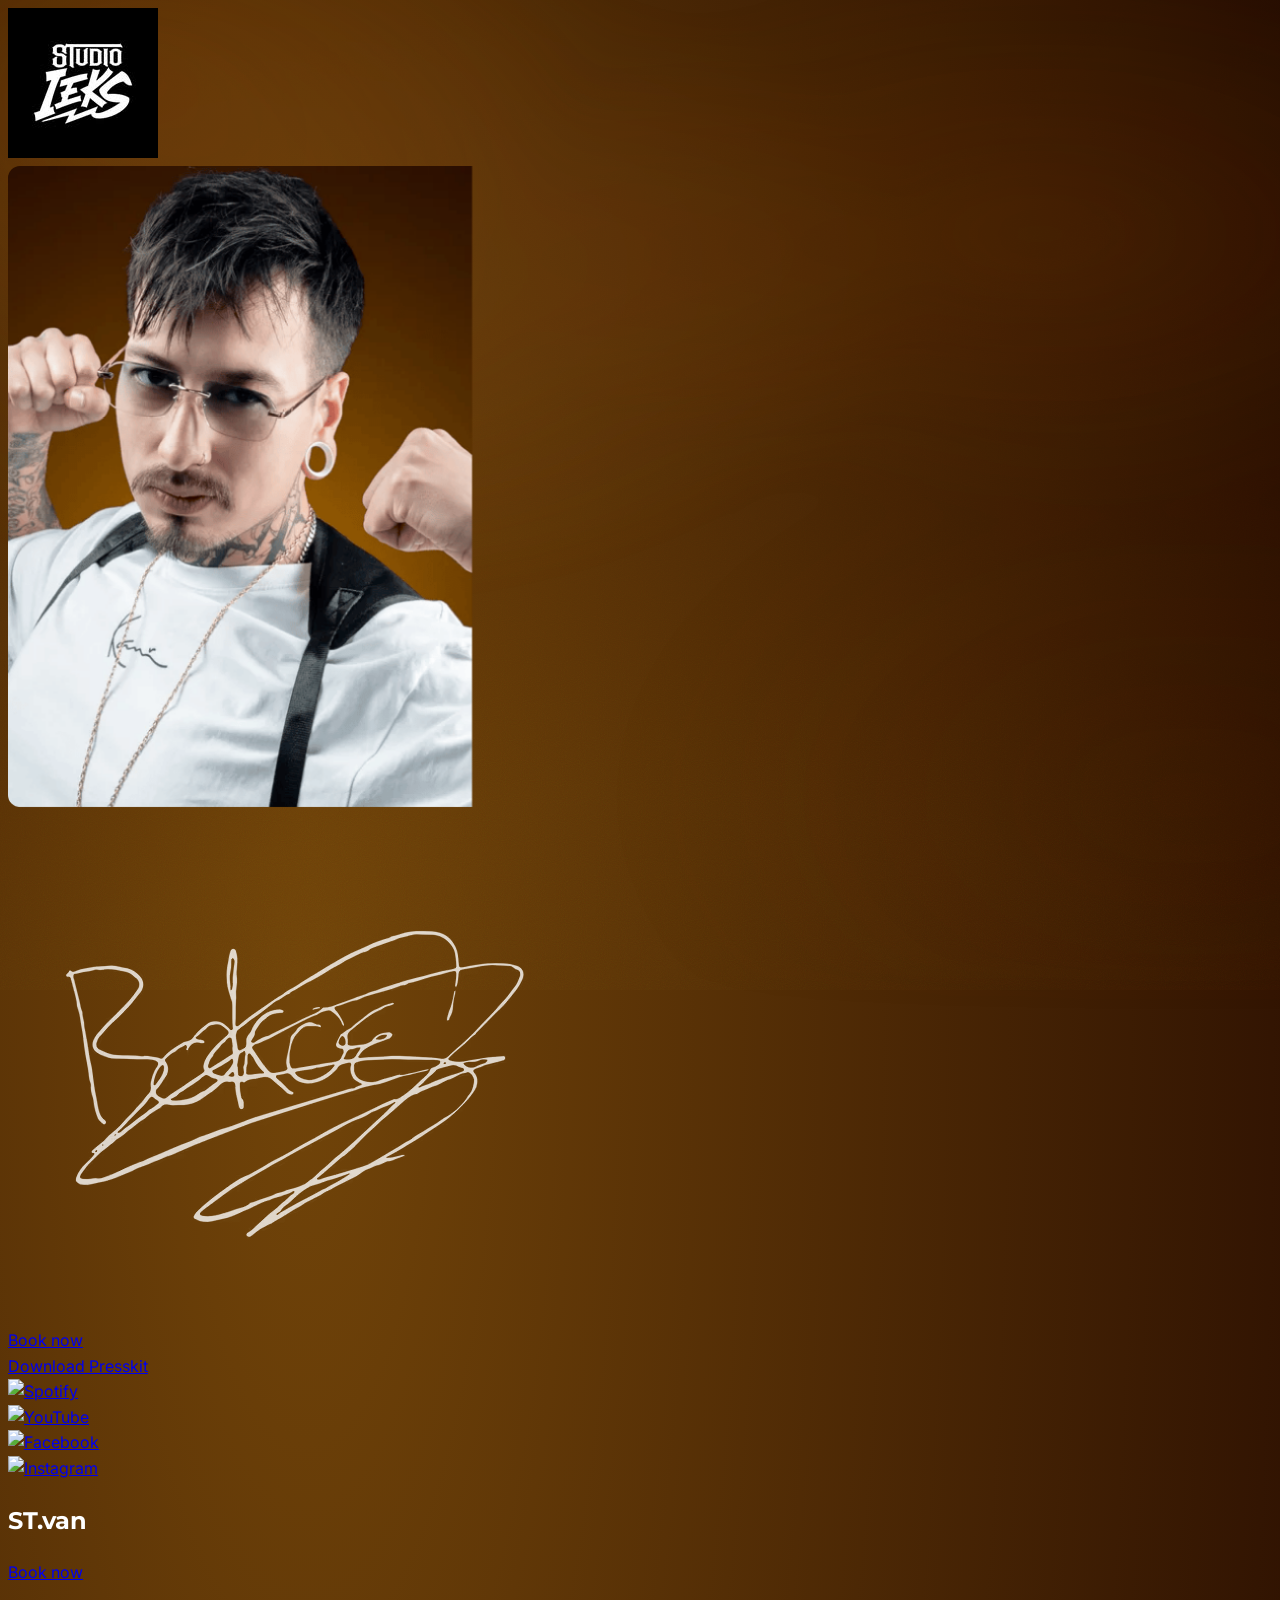
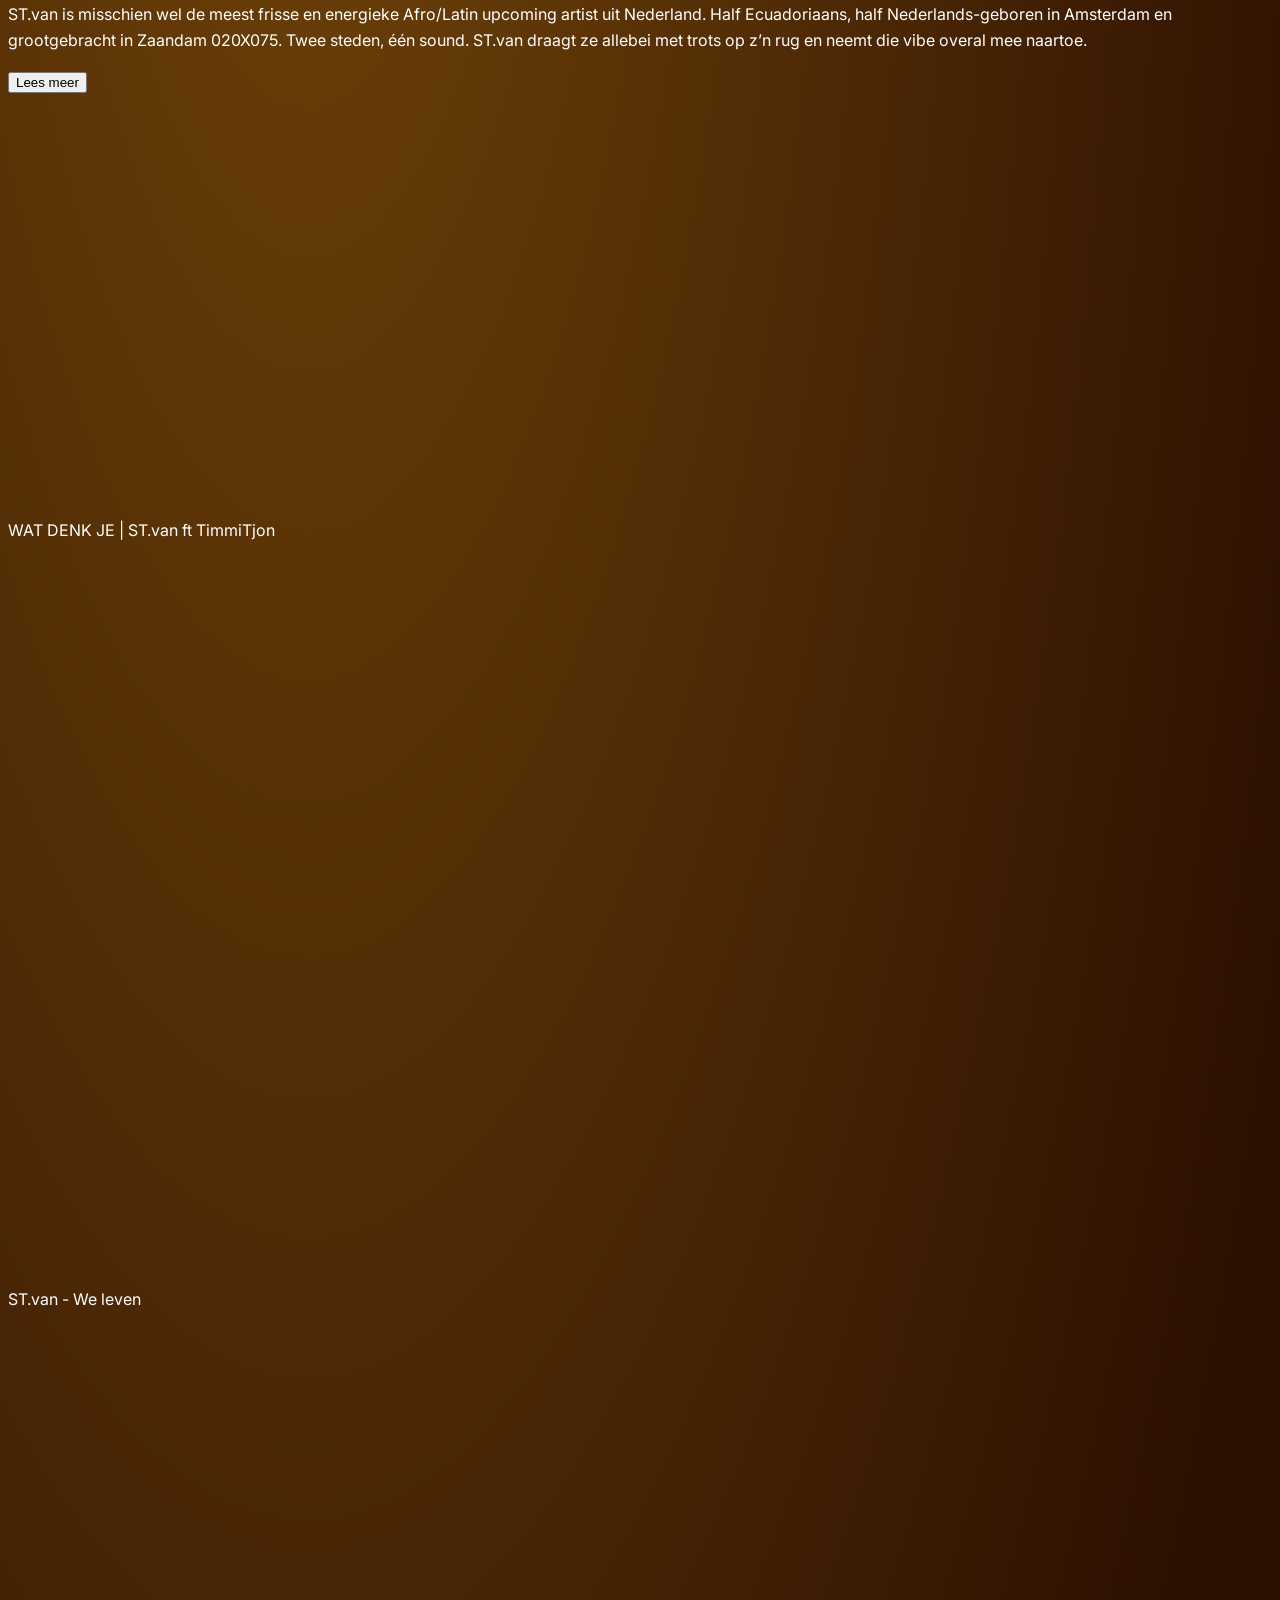
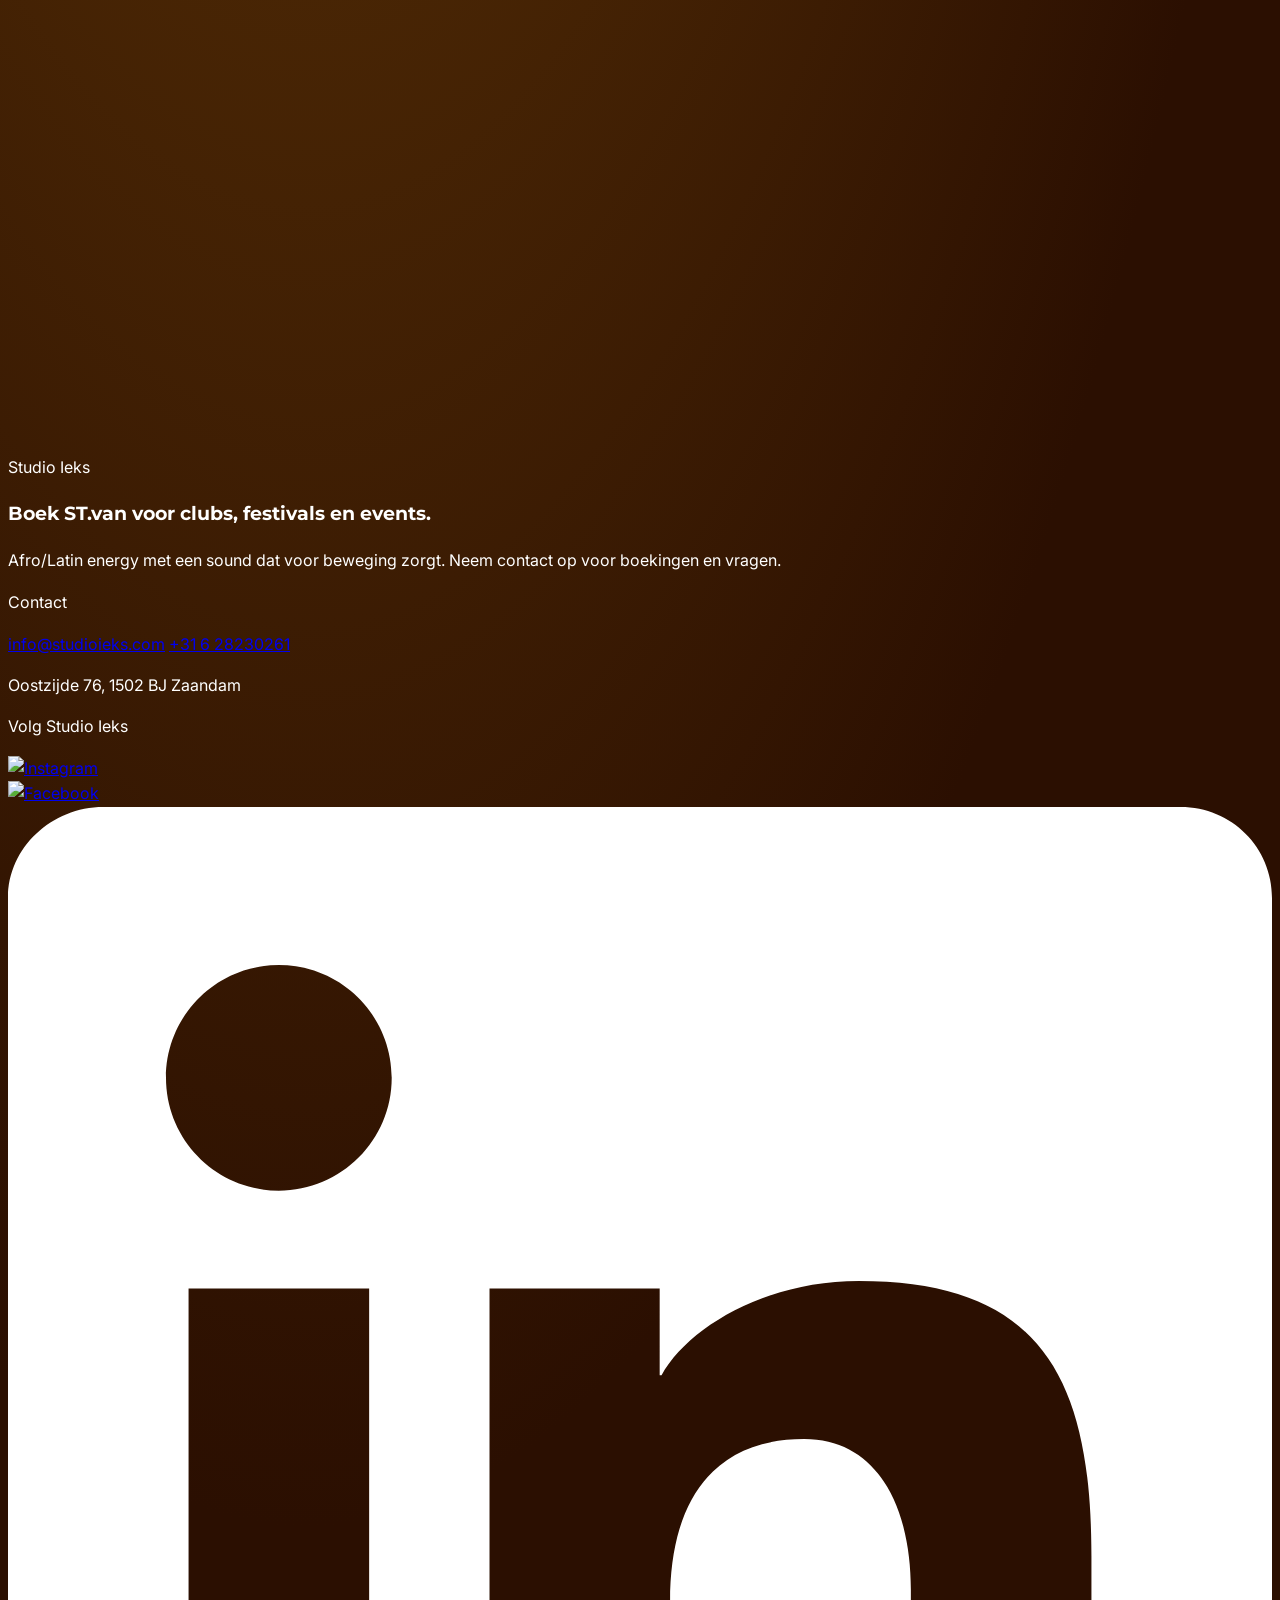
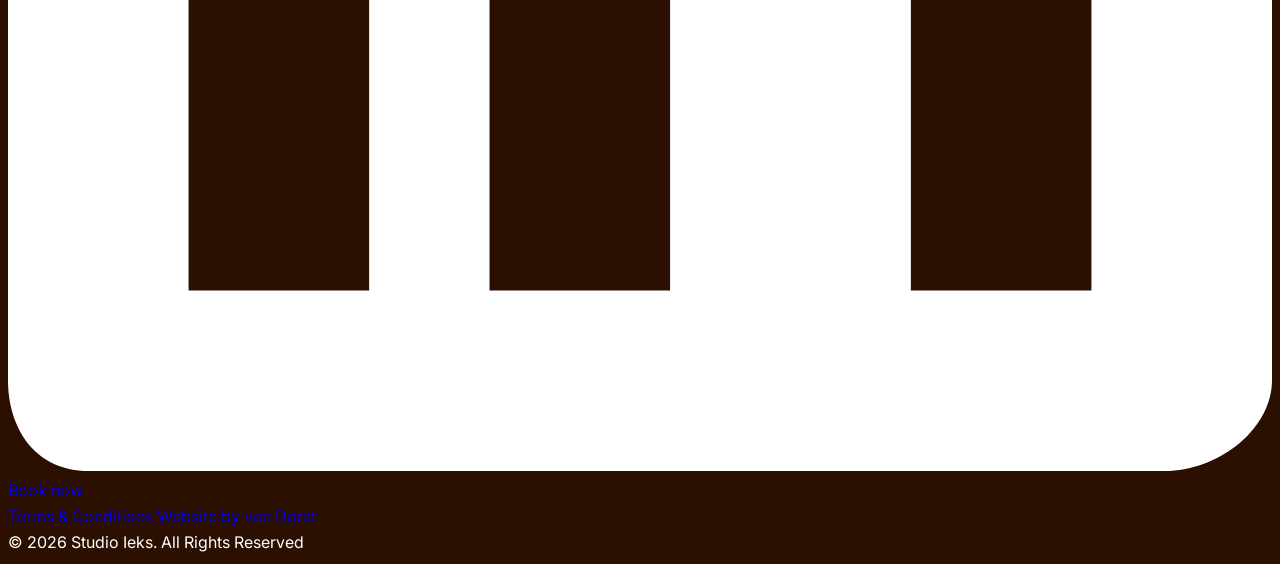
==== src/index.html @ 08482578 "Href fix" ====
﻿<!DOCTYPE html>
<html lang="en">

<head>
  <meta charset="UTF-8" />
  <meta name="viewport" content="width=device-width, initial-scale=1.0" />
  <title>Artist | ST.van</title>
  <link rel="icon" type="image/x-icon" href="./assets/icons/favicon.ico">
  <!-- Google Fonts -->
  <link
    href="https://fonts.googleapis.com/css2?family=Montserrat:wght@300;400;600;700;800&family=Inter:wght@300;400;500;600;700&display=swap"
    rel="stylesheet" />
  <!-- Tailwind CSS CDN -->
  <script src="https://cdn.tailwindcss.com"></script>
  <!-- Font Awesome for social and copy icons -->
  <link rel="stylesheet" href="https://cdnjs.cloudflare.com/ajax/libs/font-awesome/6.5.0/css/all.min.css"
    integrity="sha512-p6w0zg5H10bkYVt/c9lqLDsuyZbEI//F8qS4xdI9gNzZfpm2iACz9G+XvCTe0OPBf2Mfr2ndfJQpe4ef4uHb6w=="
    crossorigin="anonymous" referrerpolicy="no-referrer" />
  <style>
    /* Base colours derived from the original site */
    :root {
      --black: #000;
      --white: #ffffff;
      --grey: #4b4b4b;
      --purp: #60267f;
    }

    body {
      font-family: 'Inter', sans-serif;
      background:
        radial-gradient(118% 96% at 24% 19%, #714409 0%, #2b0f01 72%),
        radial-gradient(82% 68% at 84% 76%, rgba(141, 85, 2, 0.08) 0%, rgba(43, 15, 1, 0) 76%),
        #2b0f01;
      color: var(--white);
      line-height: 1.6;
      position: relative;
      overflow-x: hidden;
    }

    body::before,
    body::after {
      content: "";
      position: fixed;
      inset: -10%;
      z-index: -1;
      pointer-events: none;
    }

    body::before {
      background:
        radial-gradient(135% 118% at 50% 122%, rgba(0, 0, 0, 0) 34%, rgba(0, 0, 0, 0.55) 72%, rgba(0, 0, 0, 0.86) 100%),
        url("data:image/svg+xml,%3Csvg xmlns='http://www.w3.org/2000/svg' width='220' height='220' viewBox='0 0 220 220'%3E%3Cfilter id='n'%3E%3CfeTurbulence type='fractalNoise' baseFrequency='0.95' numOctaves='2' stitchTiles='stitch'/%3E%3C/filter%3E%3Crect width='220' height='220' filter='url(%23n)' opacity='0.72'/%3E%3C/svg%3E");
      background-size: cover, 220px 220px;
      background-repeat: no-repeat, repeat;
      mix-blend-mode: soft-light;
      opacity: 0.24;
      animation: grain-shift 900ms steps(3) infinite;
    }

    body::after {
      background:
        radial-gradient(42% 36% at 16% 14%, rgba(192, 108, 18, 0.18) 0%, rgba(192, 108, 18, 0) 74%),
        radial-gradient(48% 34% at 76% 30%, rgba(168, 80, 15, 0.14) 0%, rgba(168, 80, 15, 0) 76%),
        radial-gradient(54% 44% at 30% 34%, rgba(255, 169, 86, 0.12) 0%, rgba(255, 169, 86, 0) 72%),
        radial-gradient(52% 48% at 86% 82%, rgba(117, 56, 10, 0.08) 0%, rgba(117, 56, 10, 0) 78%);
      filter: blur(18px) saturate(112%);
      opacity: 0.82;
      animation: smoke-drift 18s ease-in-out infinite alternate, spotlight-pulse 8s ease-in-out infinite;
    }

    h1,
    h2,
    h3,
    h4 {
      font-family: 'Montserrat', sans-serif;
    }

    /* Buttons */
    .btn {
      @apply inline-block uppercase tracking-wider font-semibold transition-all duration-300 px-8 py-3 text-sm;
    }

    .btn-primary {
      @apply bg-white text-black border border-transparent hover:px-5;
    }

    .btn-secondary {
      @apply text-white border border-gray-500 hover:border-gray-300 hover:text-gray-300;
    }

    /* Social icon squares */
    .social-icon {
      @apply flex items-center justify-center w-10 h-10 border border-gray-500 rounded transition-colors duration-200;
    }

    .social-icon:hover {
      @apply border-gray-300 text-gray-300;
    }

    /* Footer styling */
    .footer-link {
      @apply hover:text-gray-300 underline underline-offset-2;
    }

    .bio-more {
      overflow: hidden;
      max-height: 0;
      opacity: 0;
      transform: translateY(-6px);
      transition: max-height 420ms ease, opacity 280ms ease, transform 320ms ease;
      will-change: max-height, opacity, transform;
    }

    .bio-more.is-open {
      opacity: 1;
      transform: translateY(0);
    }

    .portrait-frame {
      animation: portrait-enter 1.45s cubic-bezier(0.16, 1, 0.3, 1) both,
        portrait-float-grow 5.2s ease-in-out 1.45s infinite;
      transform-origin: center top;
      overflow: visible;
      will-change: transform;
    }

    .portrait-media {
      position: relative;
      overflow: hidden;
      border-radius: 0.75rem;
    }

    .portrait-media img {
      display: block;
      position: relative;
      z-index: 0;
    }

    .portrait-noise {
      position: absolute;
      inset: 0;
      z-index: 1;
      pointer-events: none;
      background-image: url("https://www.onlygfx.com/wp-content/uploads/2019/02/7-noise-texture-overlays-4.png");
      background-size: cover;
      background-position: center;
      mix-blend-mode: soft-light;
      opacity: 0.4;
      animation: portrait-noise-fade-in 1.1s ease-out 0.45s both;
    }

    .portrait-frame::after {
      content: "";
      position: absolute;
      inset: -20% -0% auto -0%;
      height: 80%;
      z-index: 1;
      background: linear-gradient(180deg,
          rgba(255, 255, 255, 0) 0%,
          rgba(255, 255, 255, 0.2) 45%,
          rgba(255, 255, 255, 0) 100%);
      transform: translateY(120%) skewY(-8deg);
      opacity: 0;
      pointer-events: none;
      mix-blend-mode: screen;
      animation: portrait-gloss 1.1s ease-out 0.25s both;
    }

    .signature-overlay {
      z-index: 2;
      animation: signature-enter 1.5s ease-out 0.5s both;
      will-change: transform, opacity;
    }

    .reveal-item {
      opacity: 0;
      transform: translateY(26px) scale(0.985);
      transition: opacity 620ms ease, transform 680ms cubic-bezier(0.2, 0.8, 0.2, 1);
      transition-delay: var(--reveal-delay, 0ms);
      will-change: opacity, transform;
    }

    .reveal-item.is-visible {
      opacity: 1;
      transform: translateY(0) scale(1);
    }

    .embed-reveal {
      transform: translateY(30px) scale(0.98);
    }

    .embed-reveal.is-visible {
      transform: translateY(0) scale(1);
    }

    .logo-reveal {
      transition: opacity 980ms ease, transform 1100ms cubic-bezier(0.2, 0.8, 0.2, 1);
    }

    .footer-reveal {
      transform: translateY(34px);
    }

    .footer-reveal.is-visible {
      transform: translateY(0);
    }

    .contact-modal {
      position: fixed;
      inset: 0;
      z-index: 200;
      display: flex;
      align-items: center;
      justify-content: center;
      padding: 1rem;
      background: rgba(0, 0, 0, 0.78);
      backdrop-filter: blur(8px);
      opacity: 0;
      visibility: hidden;
      pointer-events: none;
      transition: opacity 280ms ease, visibility 280ms ease;
    }

    .contact-modal.is-open {
      opacity: 1;
      visibility: visible;
      pointer-events: auto;
    }

    .contact-panel {
      width: min(100%, 560px);
      border: 1px solid rgba(255, 255, 255, 0.14);
      background:
        radial-gradient(circle at 10% 0%, rgba(175, 40, 40, 0.2), transparent 52%),
        radial-gradient(circle at 100% 100%, rgba(140, 140, 140, 0.2), transparent 45%),
        #080808;
      border-radius: 18px;
      padding: 1.25rem;
      box-shadow: 0 24px 80px rgba(0, 0, 0, 0.55);
      transform: translateY(20px) scale(0.98);
      transition: transform 280ms ease;
      max-height: calc(100dvh - 2rem);
      overflow-y: auto;
    }

    .contact-modal.is-open .contact-panel {
      transform: translateY(0) scale(1);
    }

    .contact-input {
      width: 100%;
      border: 1px solid rgba(255, 255, 255, 0.2);
      background: rgba(255, 255, 255, 0.03);
      color: var(--white);
      border-radius: 0.75rem;
      padding: 0.75rem 0.875rem;
      font-size: 0.95rem;
      transition: border-color 180ms ease, box-shadow 180ms ease;
    }

    .contact-input:focus {
      outline: none;
      border-color: rgba(255, 255, 255, 0.45);
      box-shadow: 0 0 0 3px rgba(255, 255, 255, 0.1);
    }

    .contact-input::placeholder {
      color: rgba(255, 255, 255, 0.52);
    }

    .contact-note {
      font-size: 0.78rem;
      color: rgba(255, 255, 255, 0.72);
    }

    @keyframes portrait-enter {
      0% {
        transform: translateY(92px) scale(0.92) rotate(-4deg);
        opacity: 0;
        filter: blur(8px) brightness(0.65);
      }

      62% {
        transform: translateY(-8px) scale(1.03) rotate(0.8deg);
        opacity: 1;
        filter: blur(0) brightness(1.08);
      }

      100% {
        transform: translateY(0) scale(1) rotate(0deg);
        opacity: 1;
        filter: blur(0) brightness(1);
      }
    }

    @keyframes portrait-float-grow {

      0%,
      100% {
        transform: translateY(0) scale(1);
      }

      50% {
        transform: translateY(-24px) scale(1.02);
      }
    }

    @keyframes portrait-gloss {
      0% {
        transform: translateY(120%) skewY(-8deg);
        opacity: 0;
      }

      30% {
        opacity: 0.55;
      }

      100% {
        transform: translateY(-35%) skewY(-8deg);
        opacity: 0;
      }
    }

    @keyframes portrait-noise-fade-in {
      0% {
        opacity: 0;
      }

      100% {
        opacity: 0.4;
      }
    }

    @keyframes signature-enter {
      0% {
        transform: translateY(26px) scale(0.97);
        opacity: 0;
      }

      100% {
        transform: translateY(0) scale(1);
        opacity: 0.8;
      }
    }

    @keyframes smoke-drift {
      0% {
        transform: translate3d(-2.2%, -1.4%, 0) scale(1);
      }

      50% {
        transform: translate3d(1.4%, 1.8%, 0) scale(1.03);
      }

      100% {
        transform: translate3d(-1%, 1.1%, 0) scale(1.01);
      }
    }

    @keyframes spotlight-pulse {

      0%,
      100% {
        opacity: 0.76;
      }

      50% {
        opacity: 0.9;
      }
    }

    @keyframes grain-shift {
      0% {
        transform: translate3d(0, 0, 0);
      }

      50% {
        transform: translate3d(-0.6%, 0.5%, 0);
      }

      100% {
        transform: translate3d(0.5%, -0.5%, 0);
      }
    }

    @media (prefers-reduced-motion: reduce) {

      .portrait-frame,
      .portrait-frame::after,
      .portrait-noise,
      .signature-overlay,
      .reveal-item {
        animation: none;
        transition: none;
        opacity: 1;
        transform: none;
      }

      body::before,
      body::after {
        animation: none;
      }
    }
  </style>
</head>

<body>
  <!-- Header -->
  <header class="md:absolute top-0 left-0 w-full px-4 flex items-center justify-center pointer-events-none mx-auto">
    <div class="w-full max-w-7xl flex items-center justify-center">
      <!-- Logo -->
      <div class="flex items-center space-x-3">
        <!-- Replace with downloaded logo if available -->
        <a href="./"
          class="transition-all duration-[400ms] hover:opacity-80 pointer-events-auto reveal-item embed-reveal logo-reveal"
          data-reveal style="--reveal-delay: 0ms;">
          <img src="./assets/images/logo.jpg" alt="StudioIEKS logo" class="h-28 w-auto" />
        </a>
      </div>
    </div>
  </header>

  <!-- Hero section -->
  <section
    class="container mx-auto px-4 pb-10 pt-[15px] flex flex-col md:flex-row items-start gap-12 md:gap-18 lg:gap-24 max-w-7xl">
    <!-- Left column: portrait -->
    <div
      class="flex justify-center pt-10 sm:pt-8 md:pt-20 items-center w-full z-[90] md:w-1/2 md:sticky md:top-8 md:self-start">

      <div class="flex flex-col gap-8">
        <!-- Portrait with signature overlay -->
        <div class="relative flex flex-col justify-center items-center">
          <div class="portrait-frame relative flex justify-end items-end shadow-lg mx-8 sm:mx-0">
            <div class="portrait-media">
              <img src="./assets/images/portrait.png" alt="Artist portrait"
                class="max-w-[350px] sm:max-w-[450px] max-h-[50vh] md:max-h-[60vh] object-cover object-top w-full" />
              <div class="portrait-noise" aria-hidden="true"></div>
            </div>

            <!-- Signature overlay (placed at bottom right) -->
            <div class="signature-overlay absolute max-w-xs bottom-[-55px] right-[-35px]">
              <!-- Use image or text-based signature -->
              <img src="./assets/images/signature.avif" alt="Signature"
                class="w-36 md:w-36 h-auto mix-blend-screen z-[91]" />
            </div>
          </div>
        </div>

        <!-- CTA buttons -->
        <div class="flex flex-col items-start gap-2 reveal-item" data-reveal style="--reveal-delay: 120ms;">
          <div class="w-full flex flex-wrap items-center gap-2 mt-6">
            <a href="#"
              class="w-full lg:w-max btn btn-primary transition-all duration-150 hover:opacity-80 reveal-item js-open-contact"
              data-reveal style="--reveal-delay: 180ms;">
              <div
                class="w-full py-3 px-8 uppercase text-sm tracking-wider bg-white text-center text-black rounded-xl font-semibold transition-all duration-300 hover:px-10">
                Book now
              </div>
            </a>
            <a href="presskit.pdf"
              class="w-full lg:w-max btn btn-primary transition-all duration-150 hover:opacity-80 reveal-item"
              data-reveal style="--reveal-delay: 240ms;">
              <div
                class="w-full py-3 px-8 uppercase text-sm tracking-wider text-center text-white border-[1px] rounded-xl border-white/30 font-semibold transition-all duration-300 hover:px-10">
                Download Presskit
              </div>
            </a>
          </div>
          <div class="flex items-center justify-center flex-wrap gap-2 reveal-item" data-reveal
            style="--reveal-delay: 300ms;">
            <a href="https://open.spotify.com/artist/4udVTEt1fdLiDL9lQuHX2u" aria-label="Spotify" class="relative">
              <div style="clip-path: url(#squircleClip)"
                class="w-10 h-10 bg-gradient-to-br from-green-400 to-green-600 rounded-xl flex items-center justify-center shadow-lg cursor-pointer transform transition-all duration-300 ease-out hover:scale-110 hover:-translate-y-2 hover:shadow-2xl">
                <img src="https://cdn.simpleicons.org/spotify/white" alt="Spotify" class="w-5 h-5" />
              </div>
            </a>
            <a href="https://www.youtube.com/@STvan94" aria-label="YouTube" class="relative">
              <div style="clip-path: url(#squircleClip)"
                class="w-10 h-10 bg-gradient-to-br from-red-600 to-red-800 rounded-xl flex items-center justify-center shadow-lg cursor-pointer transform transition-all duration-300 ease-out hover:scale-110 hover:-translate-y-2 hover:shadow-2xl">
                <img src="https://cdn.simpleicons.org/youtube/white" alt="YouTube" class="w-5 h-5" />
              </div>
            </a>
            <a href="https://www.facebook.com/st.van444" aria-label="Facebook" class="relative">
              <div style="clip-path: url(#squircleClip)"
                class="w-10 h-10 bg-gradient-to-br from-blue-600 to-blue-800 rounded-xl flex items-center justify-center shadow-lg cursor-pointer transform transition-all duration-300 ease-out hover:scale-110 hover:-translate-y-2 hover:shadow-2xl">
                <img src="https://cdn.simpleicons.org/facebook/white" alt="Facebook" class="w-5 h-5" />
              </div>
            </a>
            <a href="https://www.instagram.com/st.van444" aria-label="Instagram" class="relative">
              <div style="clip-path: url(#squircleClip)"
                class="w-10 h-10 bg-gradient-to-br from-[#405DE6] via-[#C13584] via-[#FD1D1D] to-[#FCAF45] rounded-xl flex items-center justify-center shadow-lg cursor-pointer transform transition-all duration-300 ease-out hover:scale-110 hover:-translate-y-2 hover:shadow-2xl">
                <img src="https://cdn.simpleicons.org/instagram/white" alt="Instagram" class="w-5 h-5" />
              </div>
            </a>
          </div>
        </div>
      </div>
    </div>
    <!-- Right column: biography and controls -->
    <div class="container mx-auto w-full flex flex-col md:w-1/2 md:mt-36">
      <div class="w-full flex flex-col gap-4">
        <div class="flex justify-between">
          <h1 class="text-4xl font-semibold tracking-wide mb-6 reveal-item" data-reveal style="--reveal-delay: 80ms;">
            ST.van</h1>
          <a href="#" class="hidden md:block btn btn-primary hover:opacity-80 reveal-item js-open-contact" data-reveal
            style="--reveal-delay: 140ms;">
            <div
              class="py-3 px-8 uppercase text-sm tracking-wider bg-white text-black font-semibold rounded-xl transition-all duration-300 hover:px-10">
              Book now
            </div>
          </a>
        </div>
        <p id="bioExcerpt" class="text-sm tracking-wide reveal-item" data-reveal style="--reveal-delay: 180ms;">
          ST.van is misschien wel de meest frisse en energieke Afro/Latin upcoming artist uit Nederland. Half
          Ecuadoriaans, half Nederlands-geboren in Amsterdam en grootgebracht in Zaandam 020X075. Twee steden, één
          sound. ST.van draagt ze allebei met trots op z’n rug en neemt die vibe overal mee naartoe.
        </p>
        <div id="bioMore" class="bio-more text-sm tracking-wide" aria-hidden="true">
          <p class="mb-4">
            “Ik draag Zaandam en Amsterdam met trots op m’n rug. Overal waar ik kom, je hoort het in de muziek.”
          </p>
          <p class="mb-4">
            Wie ST.van checkt, weet wat je krijgt. Clubvibes, domme dansies, goeie energie en fresh afrobeat sounds die
            je
            niet rustig laten staan. Hij bouwt sets en tracks die voelen als een warme nacht met te veel champagne, te
            veel beweging en precies genoeg brutale melodieën om het smerig lekker te maken. Dit is muziek voor mensen
            die
            niet komen zitten, maar komen springen.
          </p>
          <p>
            Laat je niet misleiden door de losse houding en de party talk. Achter die fun zit iemand die z’n identiteit,
            roots en stad in elke track stopt en precies weet hoe je een room laat draaien. ST.van is geen
            achtergrondmuziek, ST.van is het moment. Disclaimer: kom ‘m checken als je die vunzige deuntjes loeft en zin
            hebt in een avond champagne popping & domme dansies.
          </p>
        </div>
        <span class="reveal-item" data-reveal style="--reveal-delay: 260ms;">
          <button id="toggleMore"
            class="w-max px-6 py-3 border-b-[1px] border-[#8c7070] text-sm uppercase tracking-wide text-white font-medium self-start transition-opacity duration-50 hover:opacity-80">
            Lees meer
          </button>
        </span>
      </div>
      <!-- Spotify embed -->
      <div class="overflow-hidden rounded-lg my-10 reveal-item embed-reveal" data-reveal style="--reveal-delay: 500ms;">
        <iframe src="https://open.spotify.com/embed/artist/4udVTEt1fdLiDL9lQuHX2u" width="100%" height="400"
          frameborder="0" allow="autoplay; clipboard-write; encrypted-media; picture-in-picture" allowfullscreen
          loading="lazy"></iframe>
      </div>
      <p class="mb-3 text-xs md:text-sm uppercase tracking-[0.14em] text-[#d6a565] font-semibold reveal-item"
        data-reveal style="--reveal-delay: 540ms;">
        WAT DENK JE | ST.van ft TimmiTjon
      </p>
      <!-- YouTube embed -->
      <div class="overflow-hidden rounded-lg bg-white/50 w-full rounded-lg overflow-hidden reveal-item embed-reveal"
        data-reveal style="--reveal-delay: 560ms; padding-top: 56.25%; position: relative;">
        <iframe src="https://www.youtube.com/embed/6TP1lIe-ZLk" title="YouTube video" frameborder="0"
          allow="accelerometer; autoplay; clipboard-write; encrypted-media; gyroscope; picture-in-picture"
          allowfullscreen style="position: absolute; top: 0; left: 0; width: 100%; height: 100%;"
          loading="lazy"></iframe>
      </div>
      <p class="mt-5 mb-3 text-xs md:text-sm uppercase tracking-[0.14em] text-[#d6a565] font-semibold reveal-item"
        data-reveal style="--reveal-delay: 600ms;">
        ST.van - We leven
      </p>
      <div class="overflow-hidden rounded-lg bg-white/50 w-full reveal-item embed-reveal" data-reveal
        style="--reveal-delay: 620ms; padding-top: 56.25%; position: relative;">
        <iframe src="https://www.youtube.com/embed/eGV2xKk31F8?si=9cuVMQ8PPA5dZBPg" title="YouTube video 2"
          frameborder="0"
          allow="accelerometer; autoplay; clipboard-write; encrypted-media; gyroscope; picture-in-picture"
          allowfullscreen style="position: absolute; top: 0; left: 0; width: 100%; height: 100%;"
          loading="lazy"></iframe>
      </div>
    </div>
  </section>

  <!-- Footer -->
  <footer class="container max-w-7xl mx-auto px-4 py-10 border-t border-white/20 overflow-hidden reveal-item footer-reveal"
    data-reveal style="--reveal-delay: 120ms;">
    <div class="grid grid-cols-1 md:grid-cols-12 gap-8 text-sm">
      <div class="md:col-span-5 reveal-item" data-reveal style="--reveal-delay: 170ms;">
        <p class="uppercase text-[11px] text-white/55 tracking-[0.2em] font-semibold mb-3">Studio Ieks</p>
        <h3 class="text-sm text-white/70 leading-tight font-semibold mb-2">Boek ST.van voor clubs, festivals en events.
        </h3>
        <p class="text-white/85 max-w-md">
          Afro/Latin energy met een sound dat voor beweging zorgt. Neem contact op voor boekingen en vragen.
        </p>
      </div>

      <div class="md:col-span-4 reveal-item" data-reveal style="--reveal-delay: 220ms;">
        <p class="uppercase text-[11px] tracking-[0.2em] text-white/55 font-semibold mb-3">Contact</p>
        <div class="space-y-2 text-white/80">
          <a href="mailto:info@studioieks.com" class="footer-link block w-max">info@studioieks.com</a>
          <a href="tel:+31628230261" class="footer-link block w-max">+31 6 28230261</a>
          <p class="text-white/60">Oostzijde 76, 1502 BJ Zaandam</p>
        </div>
      </div>

      <div class="md:col-span-3 reveal-item" data-reveal style="--reveal-delay: 270ms;">
        <p class="uppercase text-[11px] tracking-[0.2em] text-white/55 font-semibold mb-3">Volg Studio Ieks</p>
        <div class="flex items-center gap-3 mb-4">
          <a href="https://www.instagram.com/studioieks/" target="_blank" aria-label="Instagram" class="relative">
            <div style="clip-path: url(#squircleClip)"
              class="w-9 h-9 bg-gradient-to-br from-[#405DE6] via-[#C13584] via-[#FD1D1D] to-[#FCAF45] rounded-xl flex items-center justify-center shadow-lg cursor-pointer transform transition-all duration-300 ease-out hover:scale-110 hover:-translate-y-2 hover:shadow-2xl">
              <img src="https://cdn.simpleicons.org/instagram/white" alt="Instagram" class="h-4 h-4" />
            </div>
          </a>
          <a href="https://www.facebook.com/studioieks/" target="_blank" aria-label="Facebook" class="relative">
            <div style="clip-path: url(#squircleClip)"
              class="w-9 h-9 bg-gradient-to-br from-blue-600 to-blue-800 rounded-xl flex items-center justify-center shadow-lg cursor-pointer transform transition-all duration-300 ease-out hover:scale-110 hover:-translate-y-2 hover:shadow-2xl">
              <img src="https://cdn.simpleicons.org/facebook/white" alt="Facebook" class="h-4 h-4" />
            </div>
          </a>
          <a href="https://www.linkedin.com/company/studioieks" target="_blank" aria-label="LinkedIn" class="relative">
            <div style="clip-path: url(#squircleClip)"
              class="w-9 h-9 bg-gradient-to-br from-blue-500 to-blue-700 rounded-xl flex items-center justify-center shadow-lg cursor-pointer transform transition-all duration-300 ease-out hover:scale-110 hover:-translate-y-2 hover:shadow-2xl">
              <svg class="h-4 h-4" xmlns="http://www.w3.org/2000/svg" shape-rendering="geometricPrecision"
                text-rendering="geometricPrecision" image-rendering="optimizeQuality" fill-rule="evenodd"
                clip-rule="evenodd" viewBox="0 0 512 512">
                <path fill="#fff"
                  d="M474.919 0H38.592C17.72 0 0 16.504 0 36.841V475.14C0 495.496 11.629 512 32.492 512h436.327C489.718 512 512 495.496 512 475.14V36.841C512 16.504 495.809 0 474.919 0zM195.043 195.043h68.928v35.136h.755c10.505-18.945 41.541-38.177 79.921-38.177 73.655 0 94.214 39.108 94.214 111.538v135.321h-73.148V316.883c0-32.427-12.947-60.883-43.227-60.883-36.768 0-54.295 24.889-54.295 65.758v117.103h-73.148V195.043zM73.139 438.861h73.148V195.043H73.139v243.818zm82.289-329.148c0 25.258-20.457 45.715-45.715 45.715-25.258 0-45.715-20.457-45.715-45.715 0-25.258 20.457-45.715 45.715-45.715 25.258 0 45.715 20.457 45.715 45.715z" />
              </svg>
            </div>
          </a>
        </div>
        <a href="#"
          class="js-open-contact inline-flex items-center justify-center px-8 py-3 text-xs uppercase tracking-[0.16em] font-semibold border border-white/30 rounded-xl hover:border-white/60 transition-colors">
          Book now
        </a>
      </div>
    </div>

    <div
      class="mt-8 pt-4 border-t border-white/10 flex flex-col md:flex-row md:items-center md:justify-between gap-5 md:gap-3 text-xs text-white/60 reveal-item"
      data-reveal style="--reveal-delay: 320ms;">
      <div class="flex justify-between md:gap-3">
        <a href="https://cdn.prod.website-files.com/67615e8f41f98e91d0261d31" class="footer-link" target="_blank">Terms
          &amp; Conditions</a>
        <a href="https://www.mauricevandorst.com/" class="footer-link order-1" target="_blank">Website by <span
            class="inline-flex text-white/80">van Dorst</span></a>
      </div>
      <span class="text-center md:text-start">© <span id="currentYear"></span> Studio Ieks. All Rights Reserved</span>
    </div>
  </footer>

  <!-- Contact Modal -->
  <div id="contactModal" class="contact-modal" aria-hidden="true">
    <div class="contact-panel">
      <div class="flex items-start justify-between gap-3 mb-5">
        <div>
          <p class="uppercase text-xs tracking-[0.22em] text-white/65">Bookings</p>
          <h2 class="text-2xl font-semibold mt-1">Boekingsformulier</h2>
        </div>
        <button id="closeContactModal" type="button"
          class="w-10 h-10 flex items-center justify-center rounded-full border border-white/20 hover:opacity-80 transition-colors text-white"
          aria-label="Sluit contactformulier">
          <img src="https://api.iconify.design/fa6-solid:xmark.svg?color=%23fff" alt="" aria-hidden="true"
            class="w-5 h-5 opacity-[80%]" />
        </button>
      </div>

      <form id="contactForm" class="space-y-3">
        <div>
          <label for="contactName" class="block text-sm mb-1">Naam</label>
          <input id="contactName" name="name" class="contact-input" type="text" placeholder="" required />
        </div>
        <div class="grid grid-cols-1 sm:grid-cols-2 gap-3">
          <div>
            <label for="contactEmail" class="block text-sm mb-1">E-mail</label>
            <input id="contactEmail" name="email" class="contact-input" type="email" placeholder="" required />
          </div>
          <div>
            <label for="contactPhone" class="block text-sm mb-1">Telefoon</label>
            <input id="contactPhone" name="phone" class="contact-input" type="tel" placeholder="" />
          </div>
        </div>
        <div>
          <label for="contactMessage" class="block text-sm mb-1">Bericht</label>
          <textarea id="contactMessage" name="message" class="contact-input min-h-[140px]"
            placeholder="Vertel kort wat je wilt boeken..." required></textarea>
        </div>

        <div class="flex flex-col sm:flex-row sm:items-center gap-3 pt-2">
          <button id="submitContact" type="submit"
            class="w-full sm:w-auto py-3 px-7 uppercase text-sm tracking-wider bg-white rounded-xl text-black font-semibold transition-all duration-300 hover:px-9">
            Verstuur aanvraag
          </button>
          <button id="mailtoFallback" type="button"
            class="w-full sm:w-auto py-3 px-7 uppercase text-sm tracking-wider text-white border border-white/30 rounded-xl font-semibold transition-all duration-300 hover:border-white/60">
            Open email
          </button>
        </div>
        <p id="contactStatus" class="contact-note pt-1" role="status" aria-live="polite">
          Voor bookings kun je ook mailen of bellen via <a href="tel:+0628230261" class="underline">+06 28230261</a>.
        </p>
      </form>
    </div>
  </div>

  <!-- JavaScript for toggling biography and copying text -->
  <script>
    document.getElementById('currentYear').textContent = new Date().getFullYear();

    const toggleButton = document.getElementById('toggleMore');
    const bioMore = document.getElementById('bioMore');
    let expanded = false;

    function setExpandedState(isExpanded) {
      if (isExpanded) {
        bioMore.classList.add('is-open');
        bioMore.setAttribute('aria-hidden', 'false');
        bioMore.style.maxHeight = `${bioMore.scrollHeight}px`;
        return;
      }

      bioMore.style.maxHeight = `${bioMore.scrollHeight}px`;
      // Force reflow so the collapse transition always starts from the current height.
      bioMore.offsetHeight;
      bioMore.classList.remove('is-open');
      bioMore.setAttribute('aria-hidden', 'true');
      bioMore.style.maxHeight = '0px';
    }

    toggleButton.addEventListener('click', () => {
      expanded = !expanded;
      setExpandedState(expanded);
      toggleButton.textContent = expanded ? 'Lees minder' : 'Lees meer';
    });

    window.addEventListener('resize', () => {
      if (expanded) {
        bioMore.style.maxHeight = `${bioMore.scrollHeight}px`;
      }
    });

    const revealTargets = document.querySelectorAll('[data-reveal]');

    window.addEventListener('load', () => {
      requestAnimationFrame(() => {
        revealTargets.forEach((target) => target.classList.add('is-visible'));
      });
    });

    function copyToClipboard(text) {
      navigator.clipboard
        .writeText(text)
        .then(() => {
          alert('Copied to clipboard');
        })
        .catch((err) => {
          console.error('Failed to copy: ', err);
        });
    }

    const contactModal = document.getElementById('contactModal');
    const contactForm = document.getElementById('contactForm');
    const closeContactModalButton = document.getElementById('closeContactModal');
    const openContactButtons = document.querySelectorAll('.js-open-contact');
    const contactStatus = document.getElementById('contactStatus');
    const submitContactButton = document.getElementById('submitContact');
    const mailtoFallbackButton = document.getElementById('mailtoFallback');

    function buildMailtoUrl() {
      const name = document.getElementById('contactName').value.trim();
      const email = document.getElementById('contactEmail').value.trim();
      const phone = document.getElementById('contactPhone').value.trim();
      const message = document.getElementById('contactMessage').value.trim();

      const subject = encodeURIComponent(`Nieuwe booking aanvraag van ${name || 'websitebezoeker'}`);
      const body = encodeURIComponent(
        `Naam: ${name || '-'}\nE-mail: ${email || '-'}\nTelefoon: ${phone || '-'}\n\nBericht:\n${message || '-'}`
      );

      return `mailto:info@studioieks.com?subject=${subject}&body=${body}`;
    }

    function openContactModal() {
      contactModal.classList.add('is-open');
      contactModal.setAttribute('aria-hidden', 'false');
      document.body.style.overflow = 'hidden';
      document.getElementById('contactName').focus();
    }

    function closeContactModal() {
      contactModal.classList.remove('is-open');
      contactModal.setAttribute('aria-hidden', 'true');
      document.body.style.overflow = '';
    }

    openContactButtons.forEach((button) => {
      button.addEventListener('click', (event) => {
        event.preventDefault();
        openContactModal();
      });
    });

    closeContactModalButton.addEventListener('click', closeContactModal);

    contactModal.addEventListener('click', (event) => {
      if (event.target === contactModal) {
        closeContactModal();
      }
    });

    document.addEventListener('keydown', (event) => {
      if (event.key === 'Escape' && contactModal.classList.contains('is-open')) {
        closeContactModal();
      }
    });

    mailtoFallbackButton.addEventListener('click', () => {
      window.location.href = buildMailtoUrl();
    });

    contactForm.addEventListener('submit', async (event) => {
      event.preventDefault();

      submitContactButton.disabled = true;
      submitContactButton.classList.add('opacity-70', 'cursor-not-allowed');
      contactStatus.textContent = 'Bezig met verzenden...';

      const payload = {
        name: document.getElementById('contactName').value.trim(),
        email: document.getElementById('contactEmail').value.trim(),
        phone: document.getElementById('contactPhone').value.trim(),
        message: document.getElementById('contactMessage').value.trim(),
        _subject: 'Nieuwe booking aanvraag via Studio Ieks',
        _template: 'table',
        _captcha: 'false'
      };

      try {
        const response = await fetch('https://formsubmit.co/ajax/vandorstmaurice@gmail.com', {
          method: 'POST',
          headers: {
            'Content-Type': 'application/json',
            Accept: 'application/json'
          },
          body: JSON.stringify(payload)
        });

        if (!response.ok) {
          throw new Error('FormSubmit request failed');
        }

        contactStatus.textContent = 'Je aanvraag is verzonden. We nemen zo snel mogelijk contact op.';
        contactForm.reset();
      } catch (error) {
        console.error(error);
        contactStatus.textContent =
          'Verzenden via lukte niet. Gebruik de knop "Open e-mail app".';
      } finally {
        submitContactButton.disabled = false;
        submitContactButton.classList.remove('opacity-70', 'cursor-not-allowed');
      }
    });
  </script>
</body>

</html>
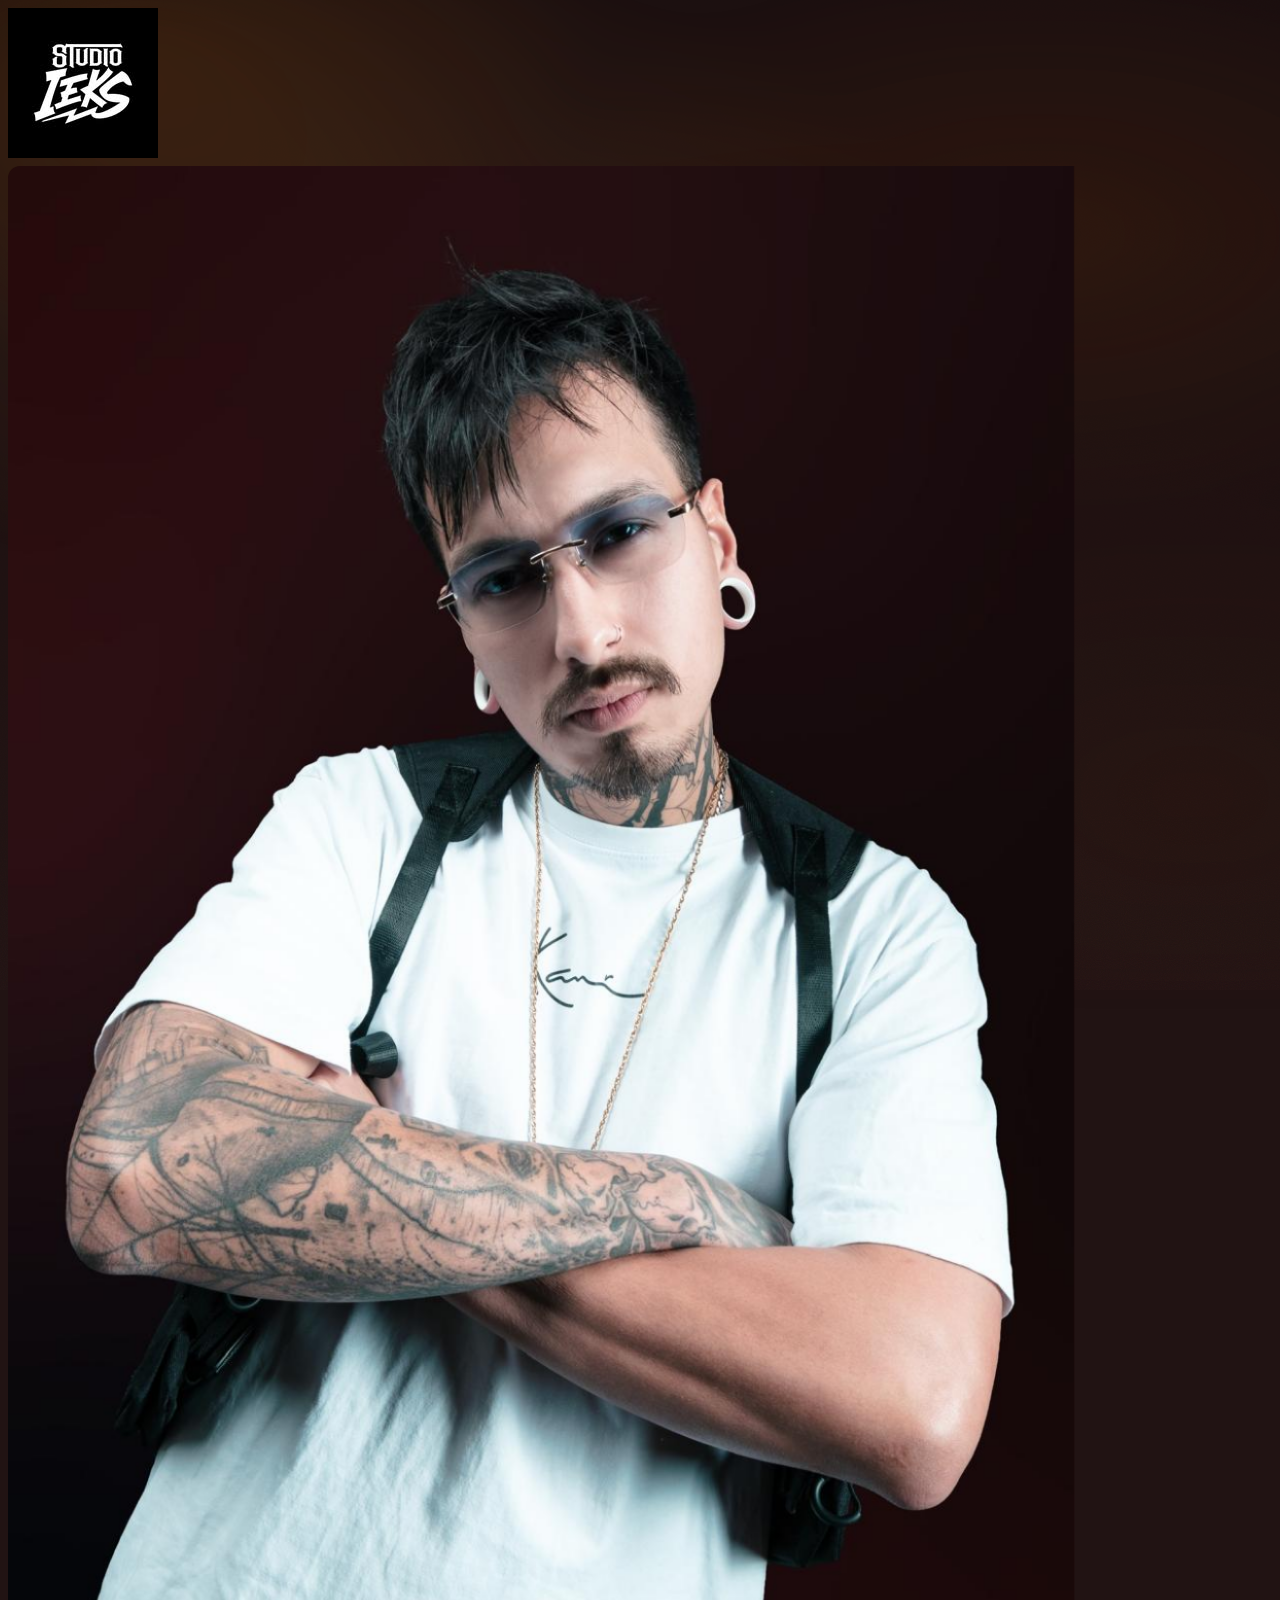
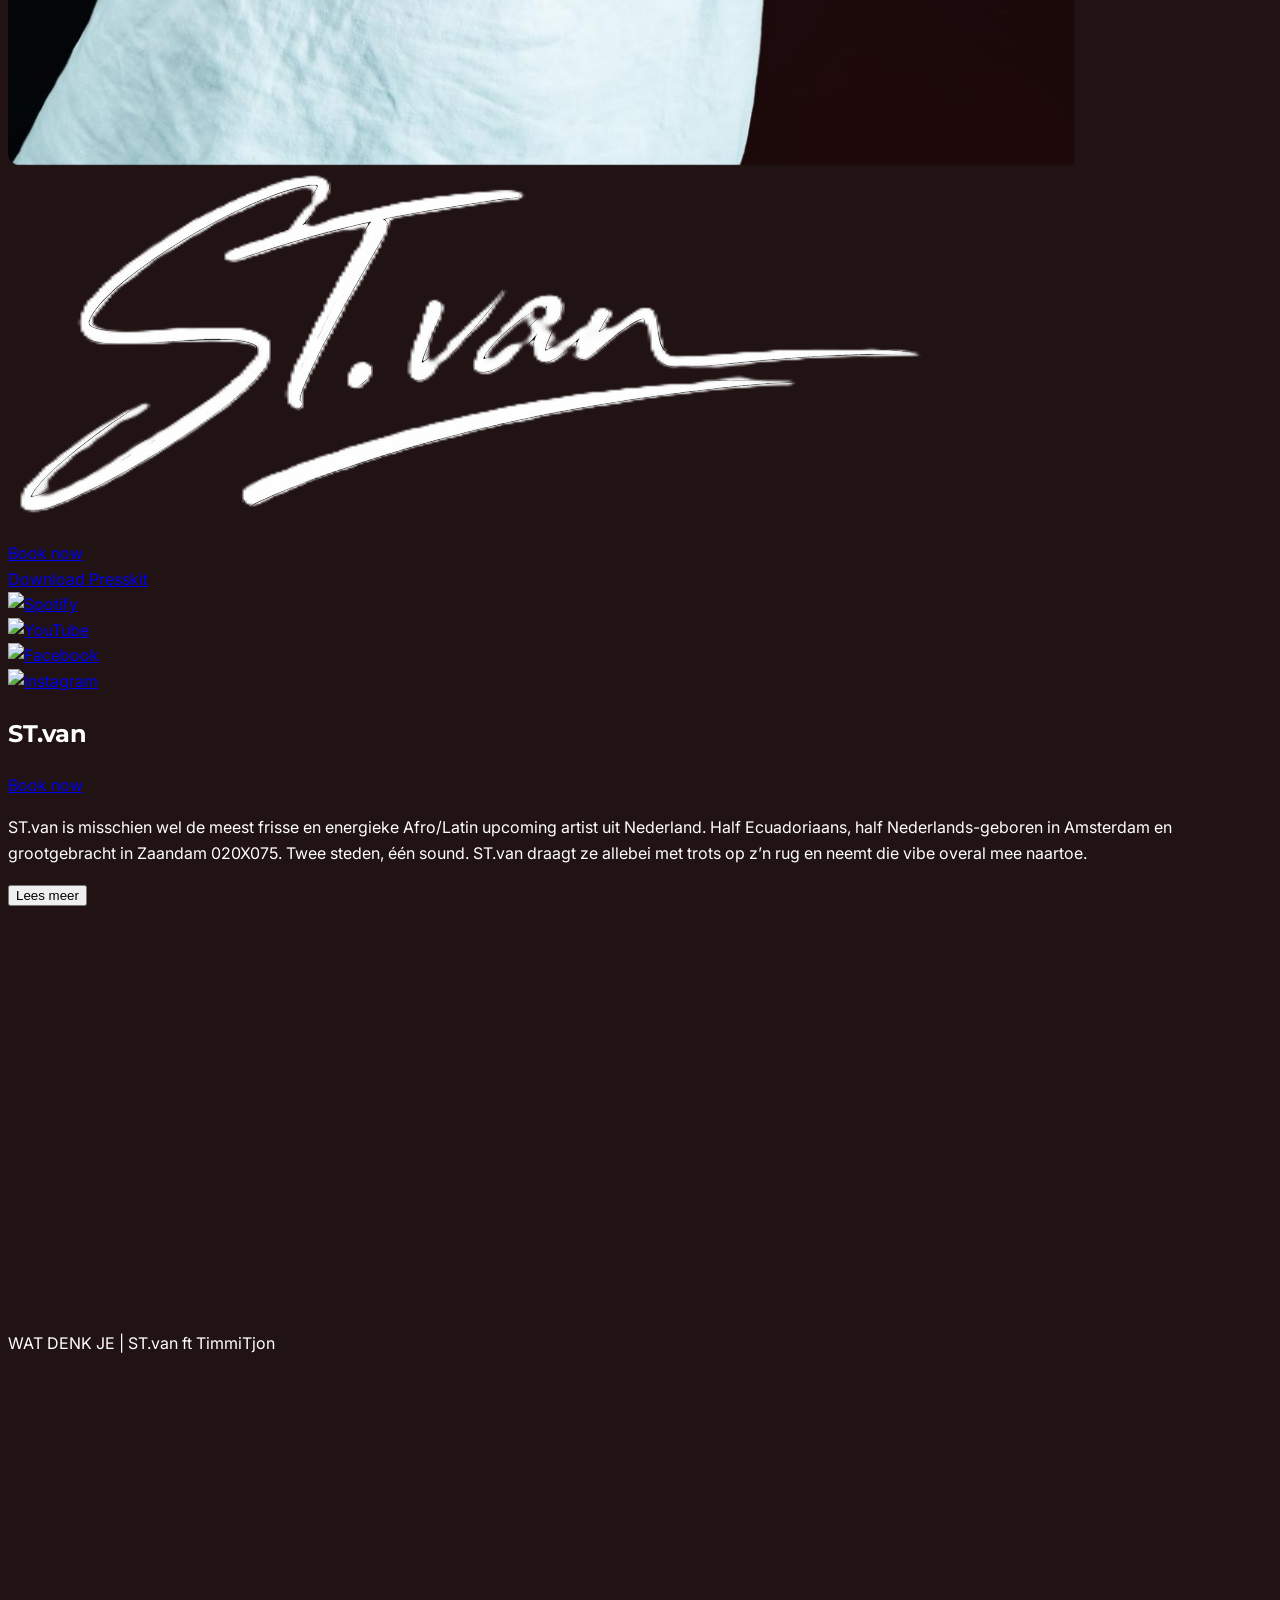
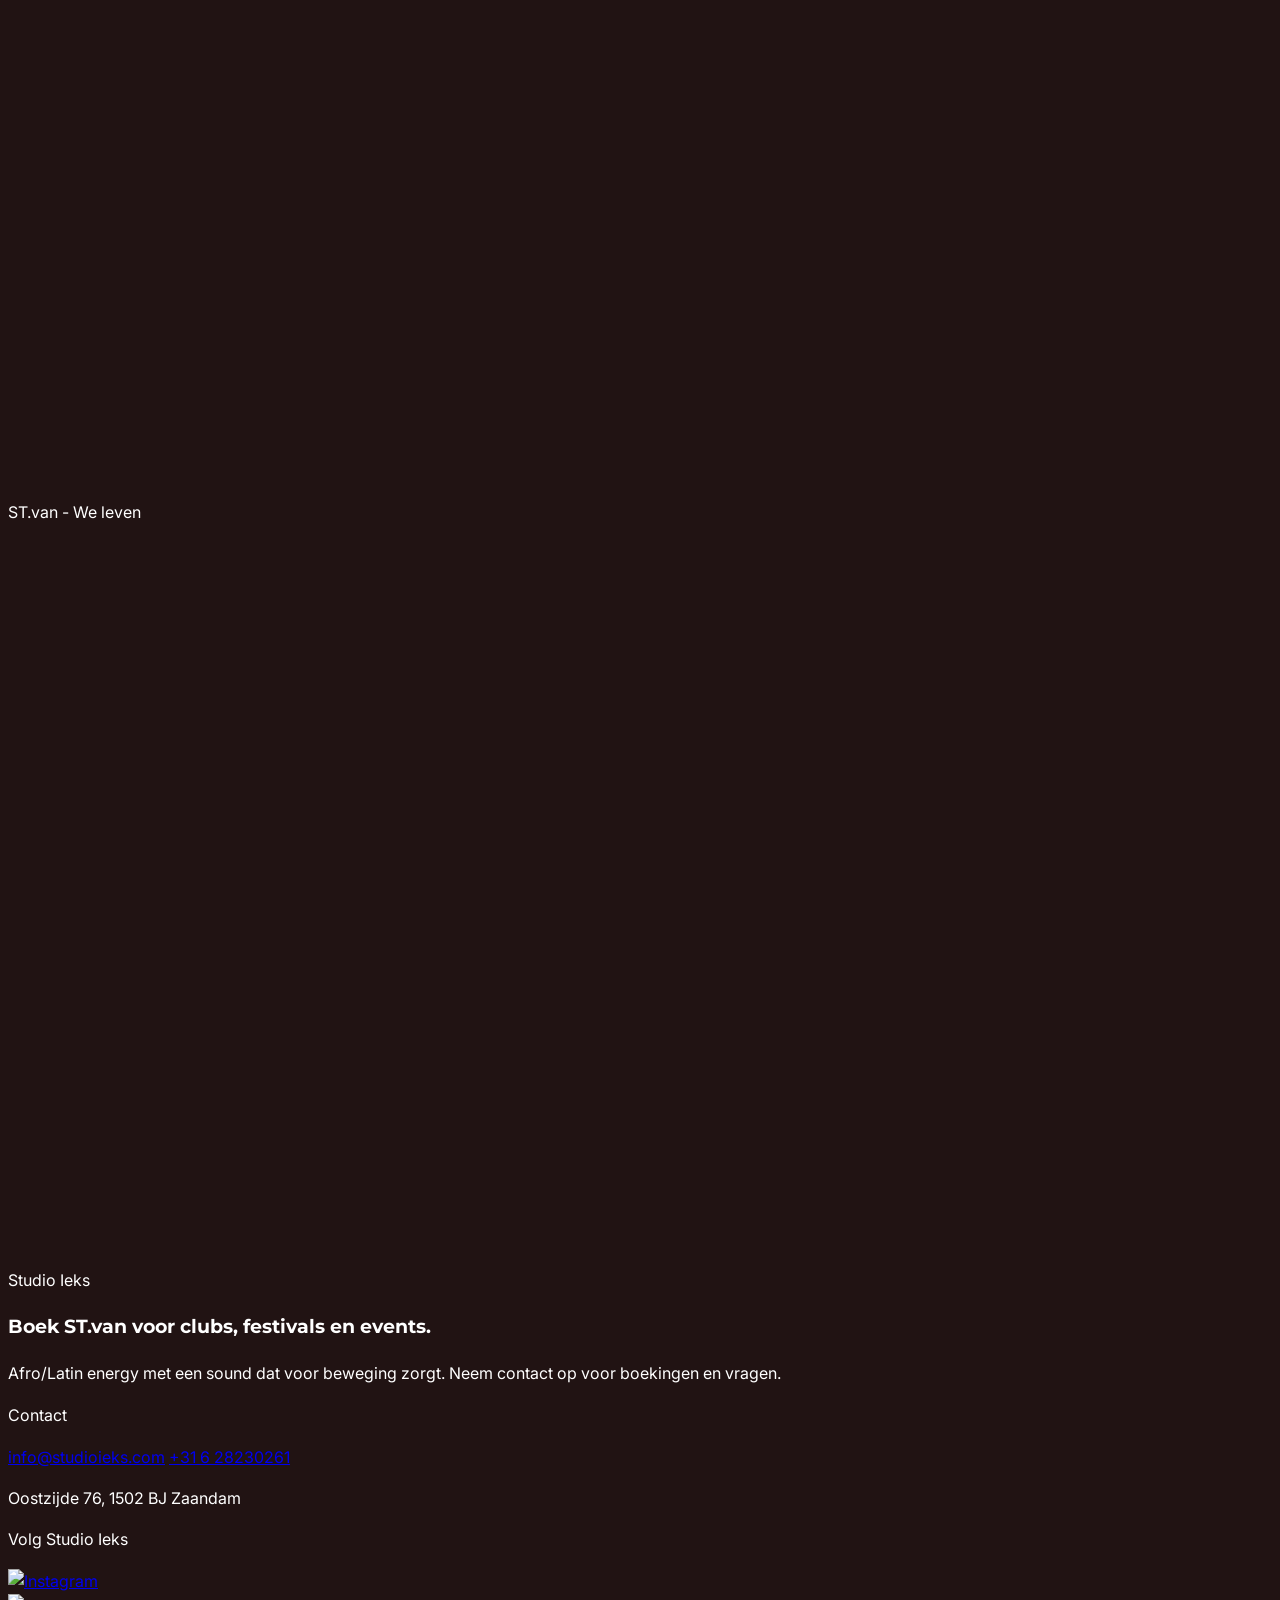
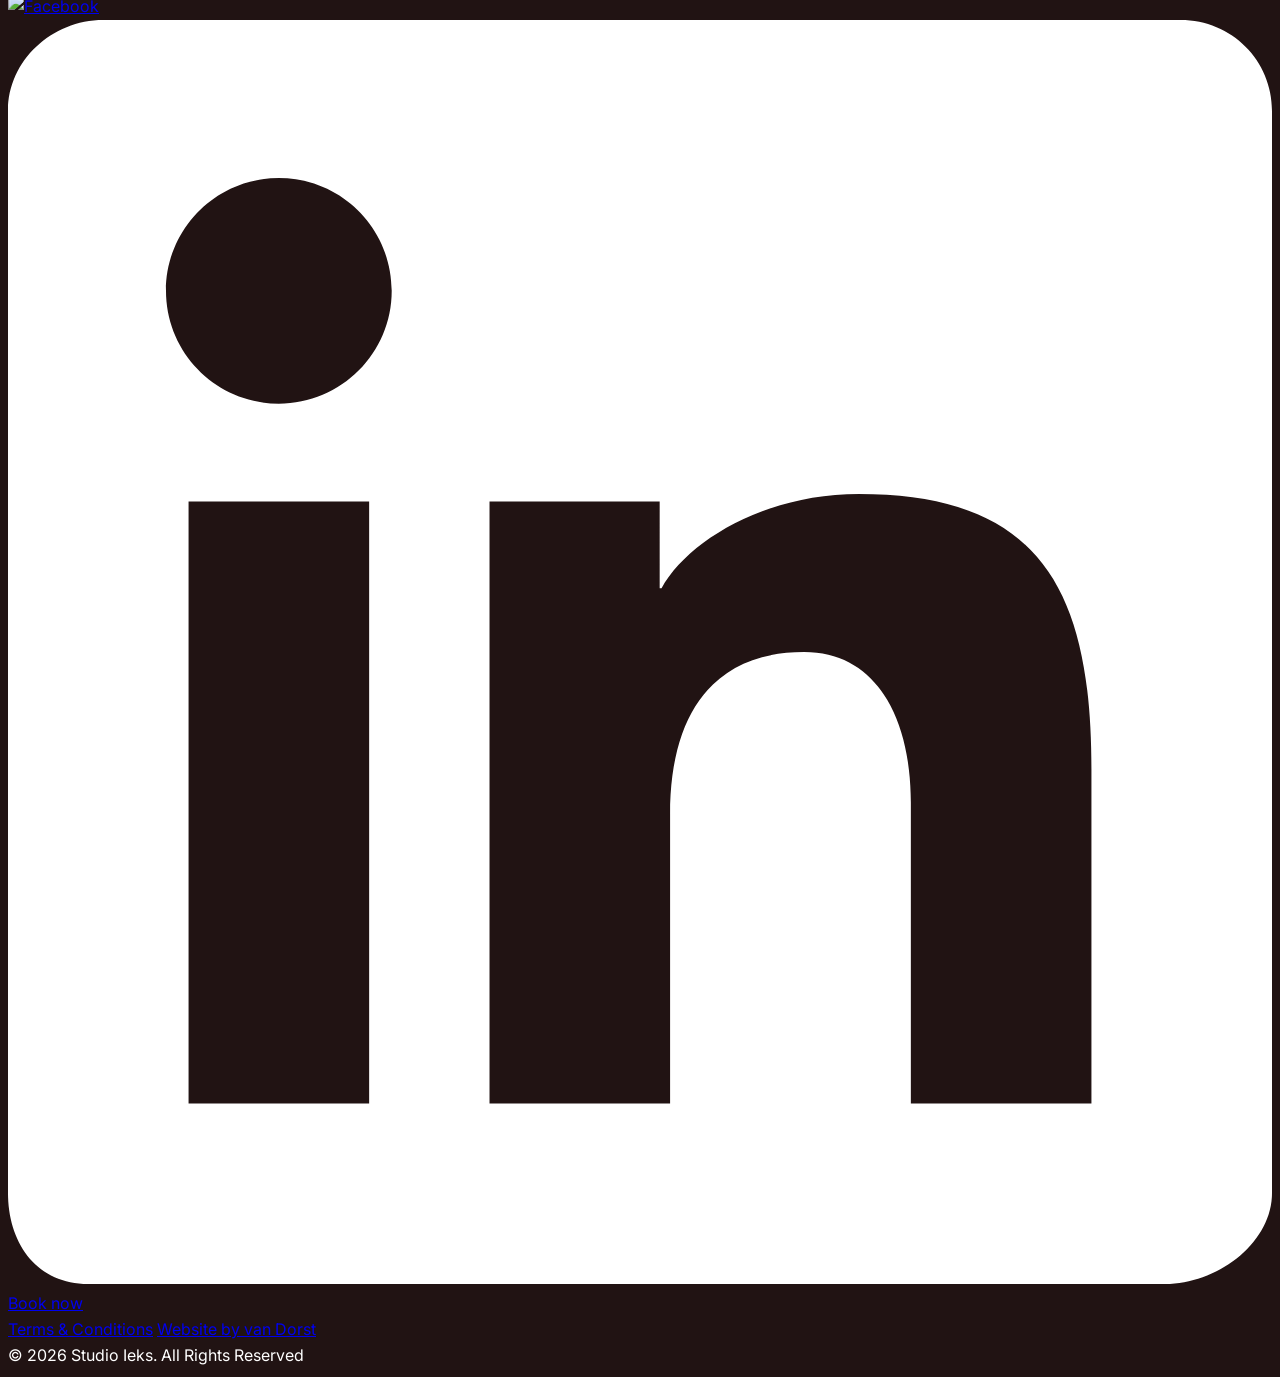
==== commit 3c54c39d: "Improved animations" ====
--- a/src/index.html
+++ b/src/index.html
@@ -28,9 +28,9 @@
     body {
       font-family: 'Inter', sans-serif;
       background:
-        radial-gradient(118% 96% at 24% 19%, #714409 0%, #2b0f01 72%),
+        radial-gradient(118% 96% at 24% 19%, #211313 0%, #211313 72%),
         radial-gradient(82% 68% at 84% 76%, rgba(141, 85, 2, 0.08) 0%, rgba(43, 15, 1, 0) 76%),
-        #2b0f01;
+        #2b0f01; /*#2b0f01;*/
       color: var(--white);
       line-height: 1.6;
       position: relative;
@@ -168,7 +168,7 @@
 
     .signature-overlay {
       z-index: 2;
-      animation: signature-enter 1.5s ease-out 0.5s both;
+      animation: signature-enter 1.5s ease-out 0s both;
       will-change: transform, opacity;
     }
 
@@ -337,9 +337,19 @@
         opacity: 0;
       }
 
+      70% {
+        transform: translateY(0) scale(1);
+        opacity: 0.5;
+      }
+
+      85% {
+        transform: translateY(0) scale(1);
+        opacity: 0.8;
+      }
+
       100% {
         transform: translateY(0) scale(1);
-        opacity: 0.8;
+        opacity: 1;
       }
     }
 
@@ -432,16 +442,16 @@
         <div class="relative flex flex-col justify-center items-center">
           <div class="portrait-frame relative flex justify-end items-end shadow-lg mx-8 sm:mx-0">
             <div class="portrait-media">
-              <img src="./assets/images/portrait.png" alt="Artist portrait"
+              <img src="./assets/images/portrait.jpg" alt="Artist portrait"
                 class="max-w-[350px] sm:max-w-[450px] max-h-[50vh] md:max-h-[60vh] object-cover object-top w-full" />
-              <div class="portrait-noise" aria-hidden="true"></div>
+              <!-- <div class="portrait-noise" aria-hidden="true"></div> -->
             </div>
 
             <!-- Signature overlay (placed at bottom right) -->
-            <div class="signature-overlay absolute max-w-xs bottom-[-55px] right-[-35px]">
+            <div class="signature-overlay absolute max-w-xs bottom-[-30px] md:bottom-[-38px] right-[-36px] rotate-[9deg]">
               <!-- Use image or text-based signature -->
-              <img src="./assets/images/signature.avif" alt="Signature"
-                class="w-36 md:w-36 h-auto mix-blend-screen z-[91]" />
+              <img src="./assets/images/signature.png" alt="Signature"
+                class="w-36 md:w-44 h-auto mix-blend-screen z-[91]" />
             </div>
           </div>
         </div>
@@ -470,7 +480,7 @@
             style="--reveal-delay: 300ms;">
             <a href="https://open.spotify.com/artist/4udVTEt1fdLiDL9lQuHX2u" aria-label="Spotify" class="relative">
               <div style="clip-path: url(#squircleClip)"
-                class="w-10 h-10 bg-gradient-to-br from-green-400 to-green-600 rounded-xl flex items-center justify-center shadow-lg cursor-pointer transform transition-all duration-300 ease-out hover:scale-110 hover:-translate-y-2 hover:shadow-2xl">
+                class="w-10 h-10 bg-gradient-to-br from-green-600 to-green-700 rounded-xl flex items-center justify-center shadow-lg cursor-pointer transform transition-all duration-300 ease-out hover:scale-110 hover:-translate-y-2 hover:shadow-2xl">
                 <img src="https://cdn.simpleicons.org/spotify/white" alt="Spotify" class="w-5 h-5" />
               </div>
             </a>
@@ -734,12 +744,17 @@
     });
 
     const revealTargets = document.querySelectorAll('[data-reveal]');
-
-    window.addEventListener('load', () => {
+    const revealTargetsNow = () => {
       requestAnimationFrame(() => {
         revealTargets.forEach((target) => target.classList.add('is-visible'));
       });
-    });
+    };
+
+    if (document.readyState === 'loading') {
+      document.addEventListener('DOMContentLoaded', revealTargetsNow, { once: true });
+    } else {
+      revealTargetsNow();
+    }
 
     function copyToClipboard(text) {
       navigator.clipboard
@@ -857,4 +872,4 @@
   </script>
 </body>
 
-</html>+</html>
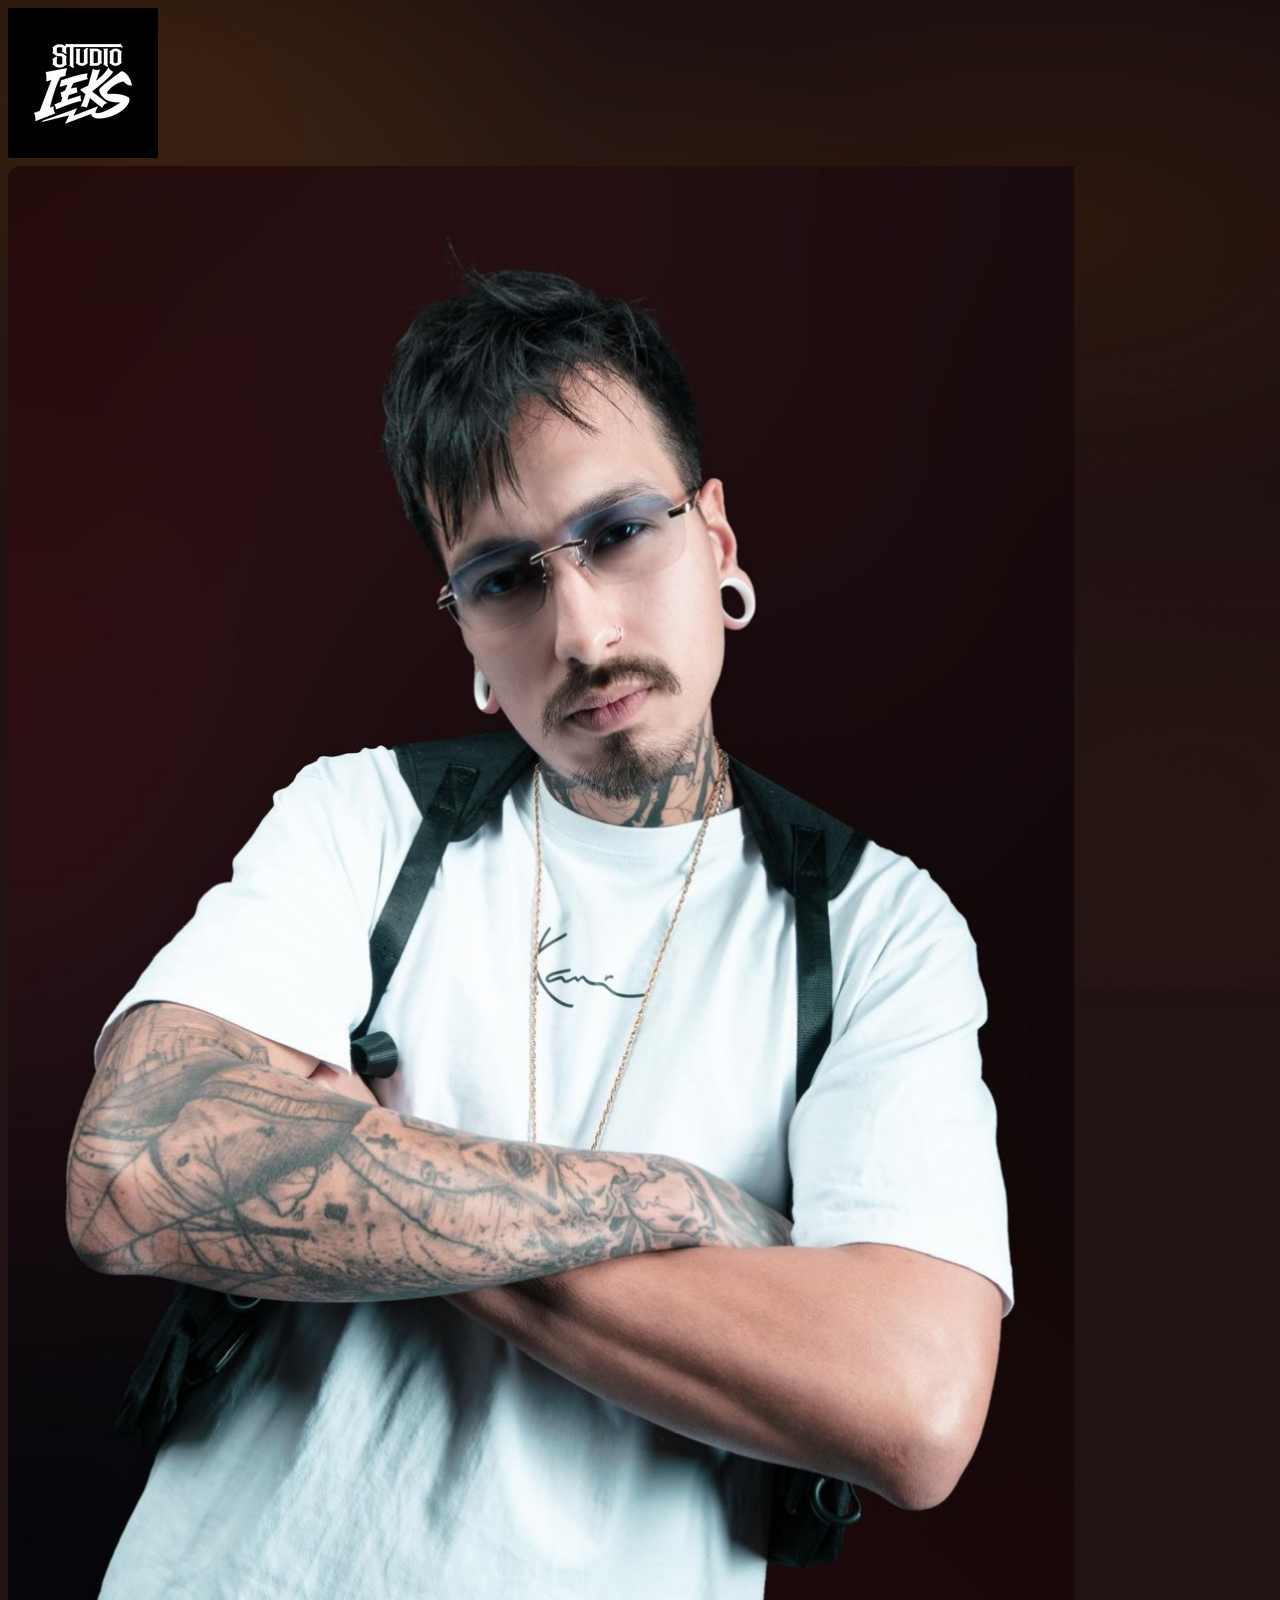
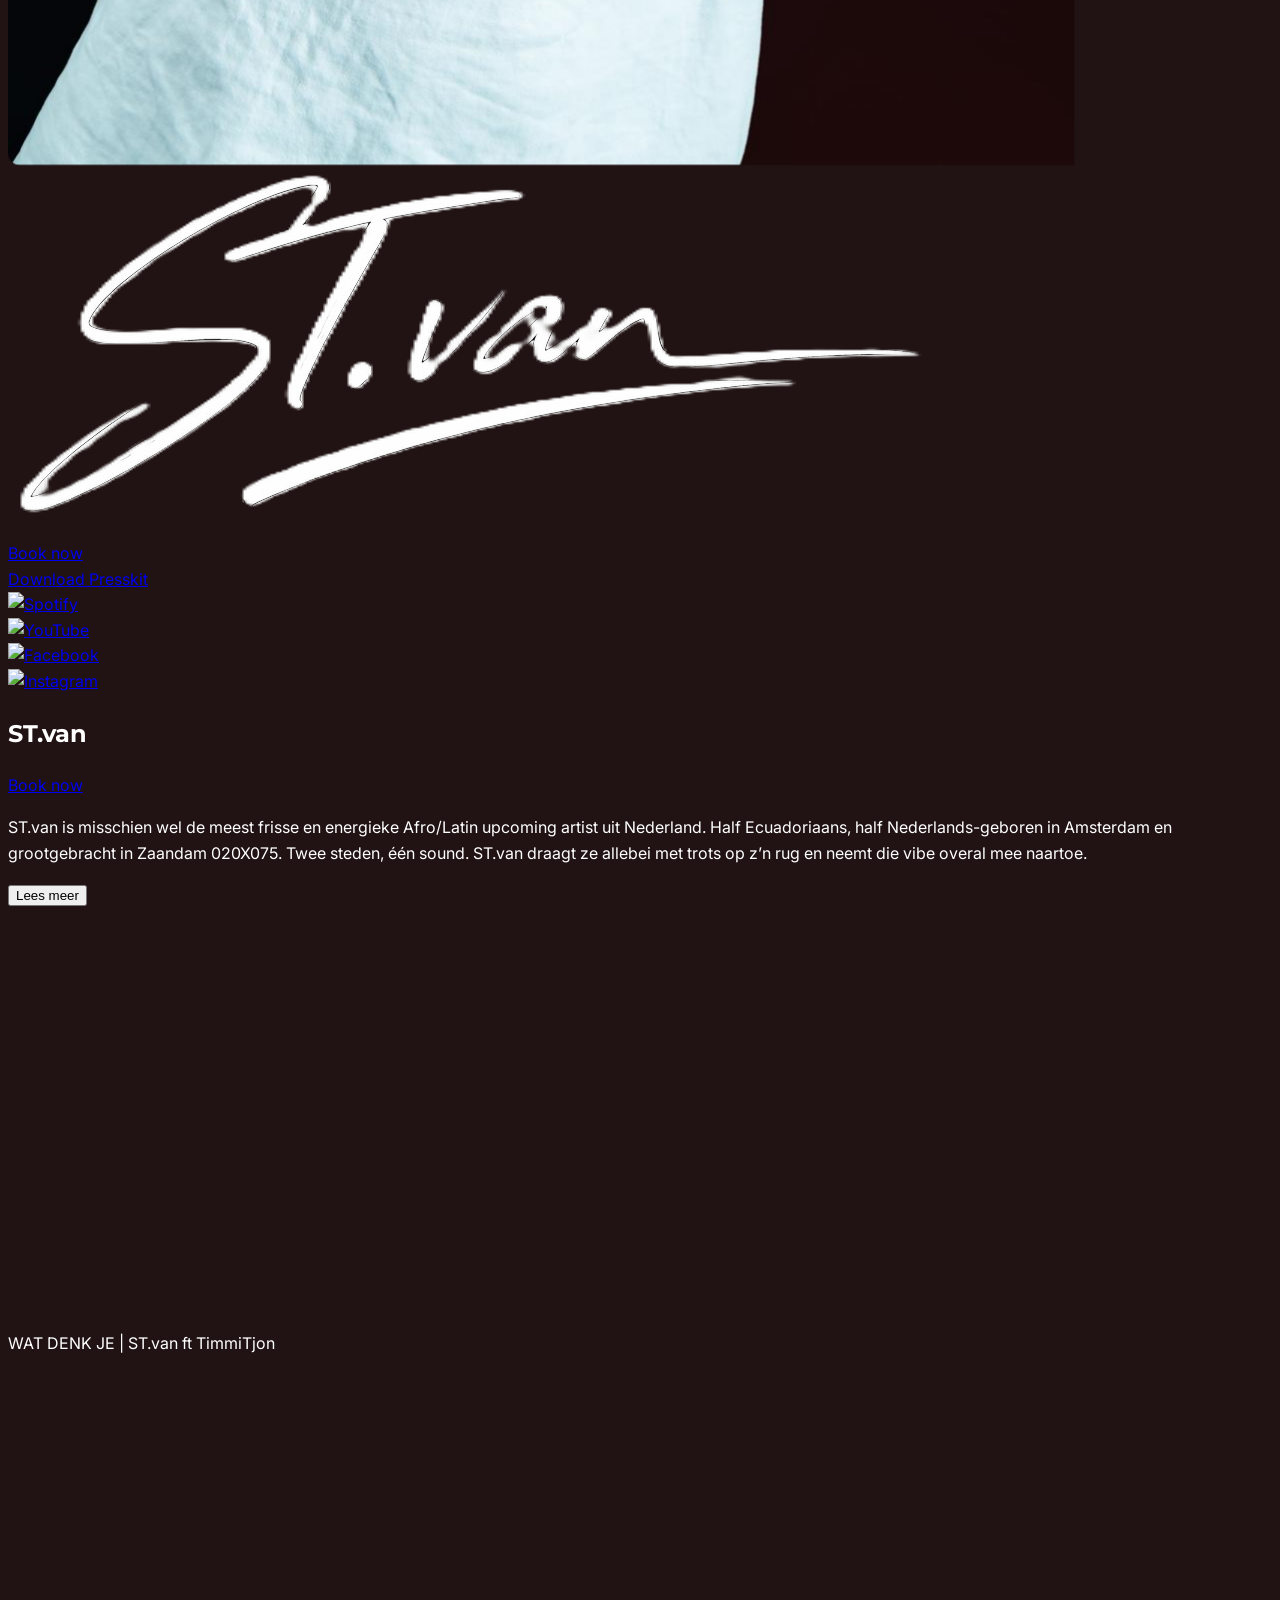
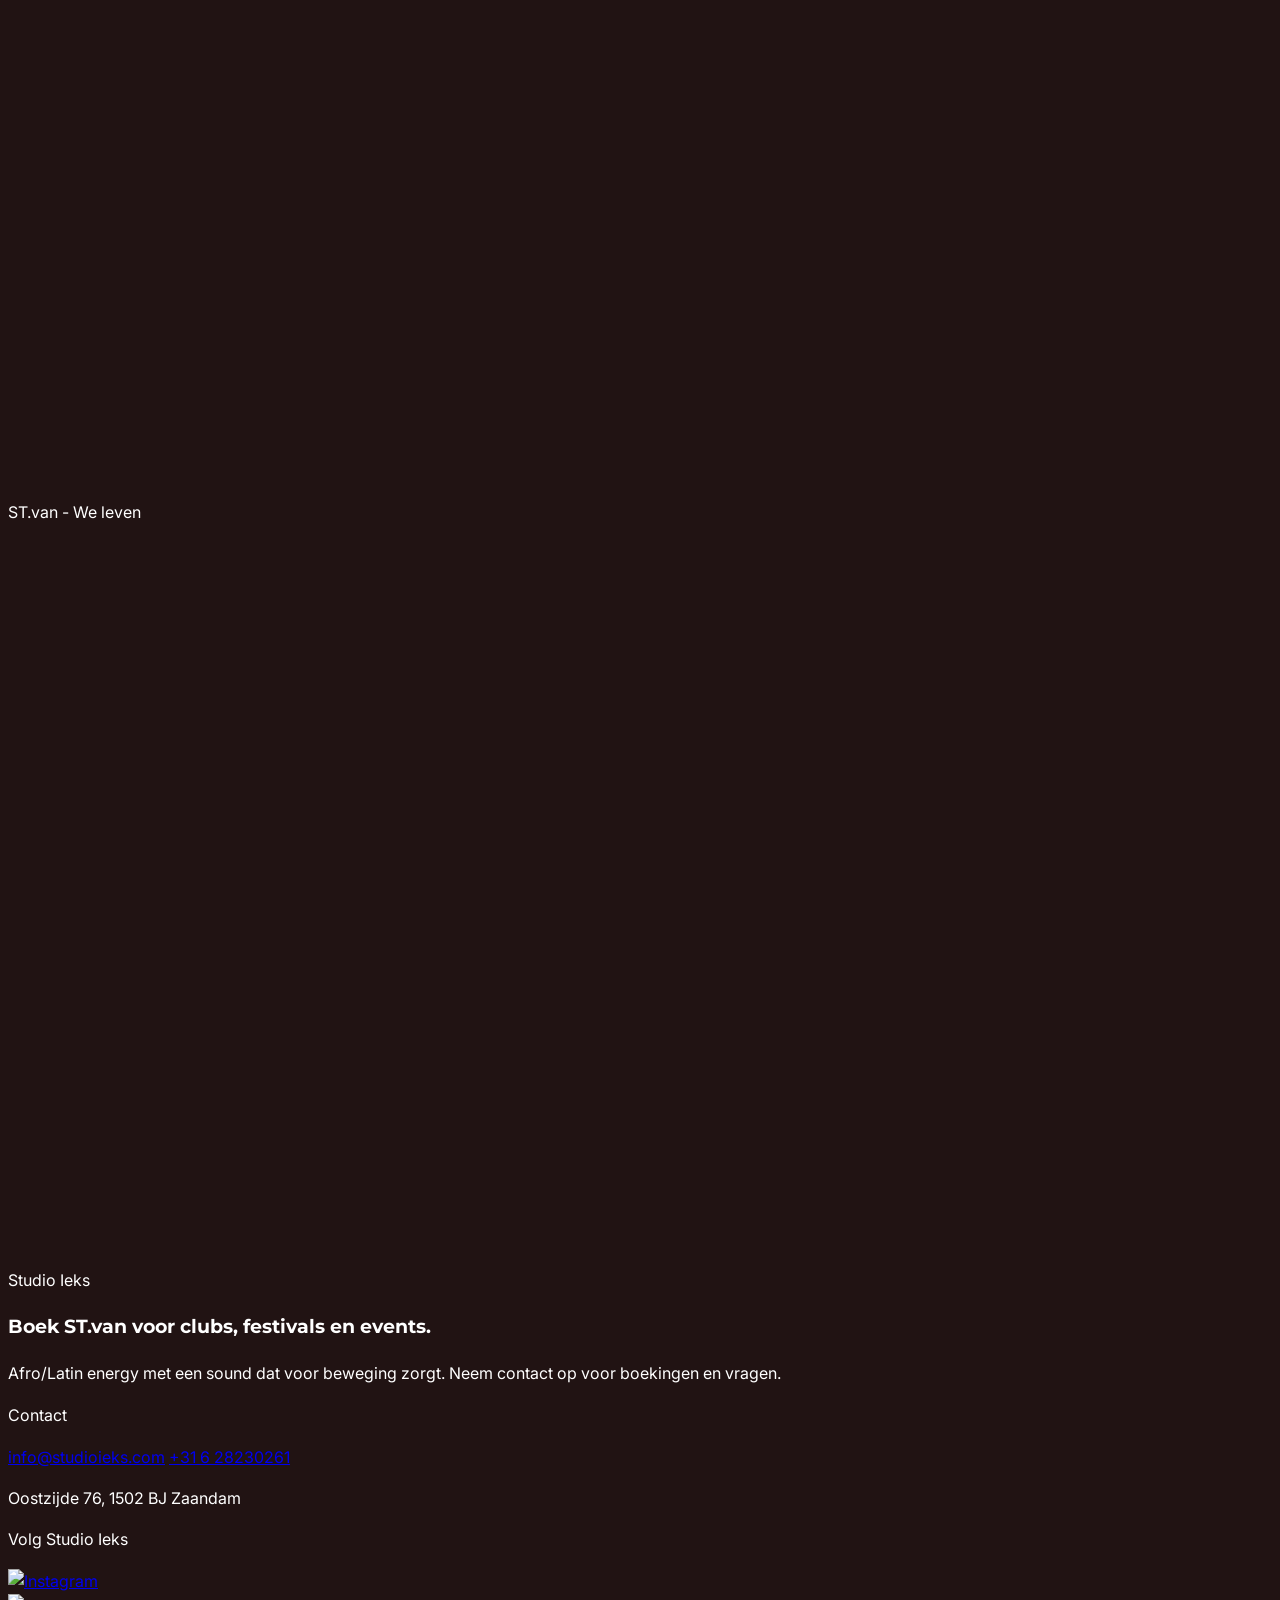
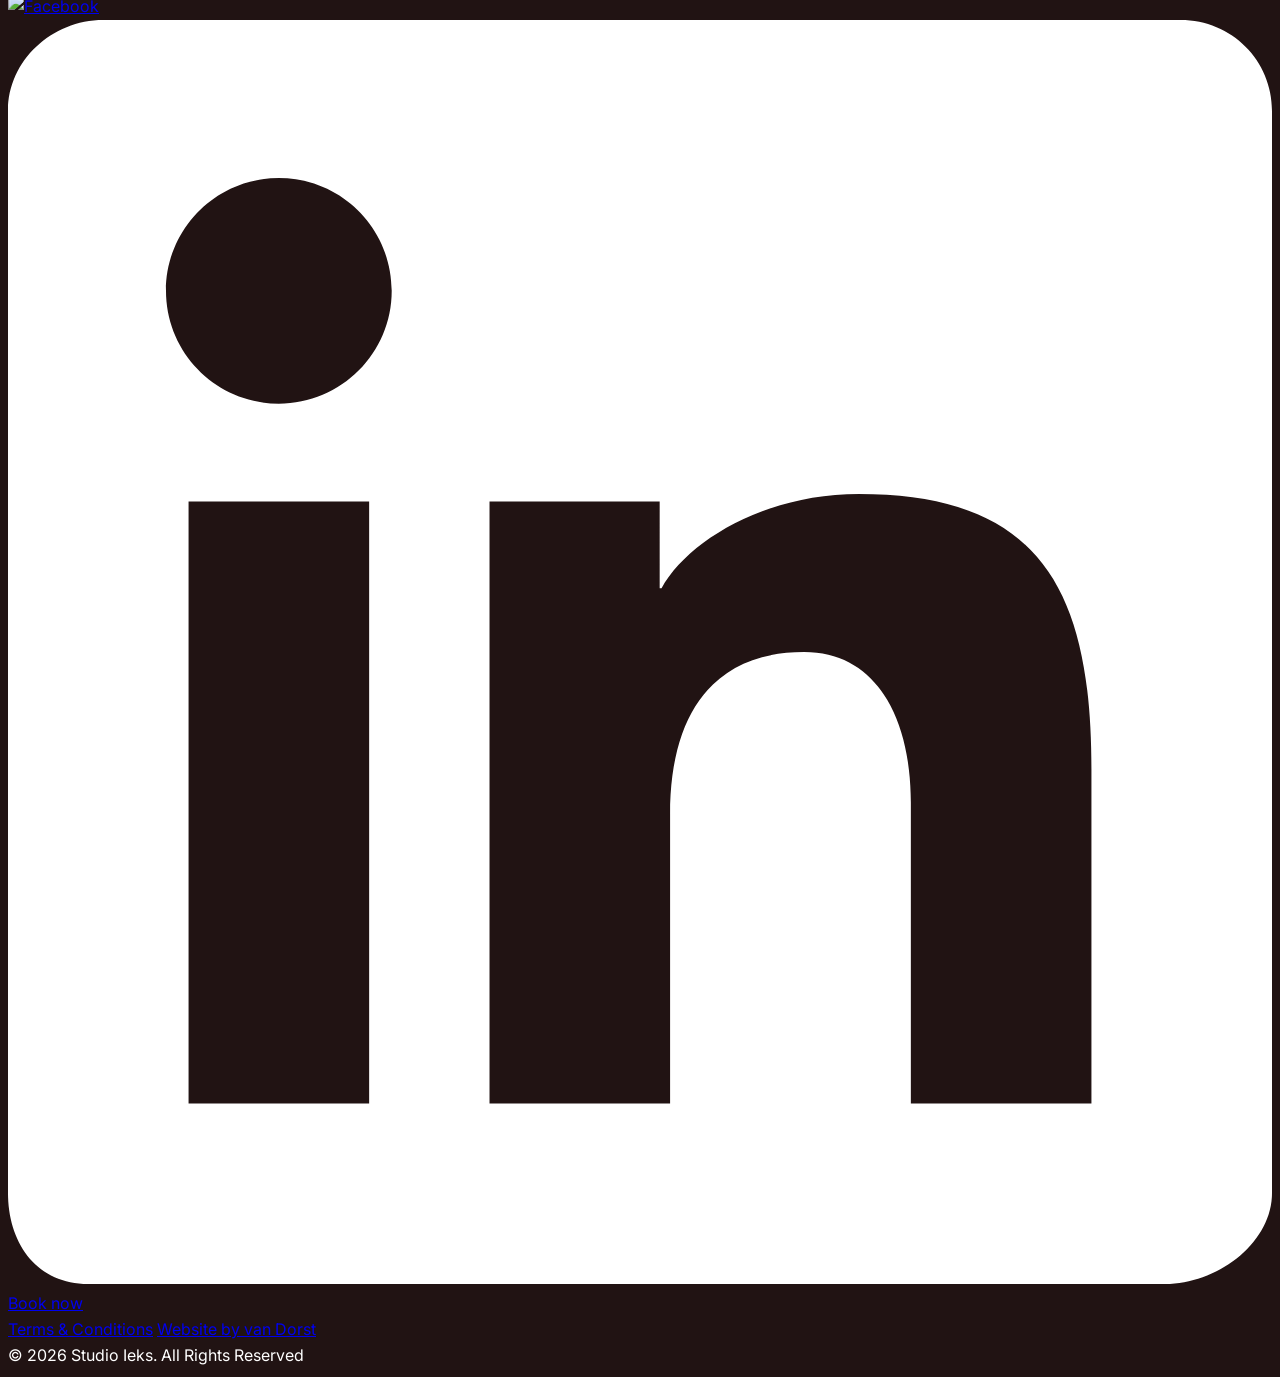
==== commit 7569a258: "Further improved animations" ====
--- a/src/index.html
+++ b/src/index.html
@@ -149,7 +149,7 @@
       animation: portrait-noise-fade-in 1.1s ease-out 0.45s both;
     }
 
-    .portrait-frame::after {
+    .portrait-media::after {
       content: "";
       position: absolute;
       inset: -20% -0% auto -0%;
@@ -163,7 +163,9 @@
       opacity: 0;
       pointer-events: none;
       mix-blend-mode: screen;
-      animation: portrait-gloss 1.1s ease-out 0.25s both;
+      animation:
+        portrait-gloss-initial 1.1s ease-out 0.25s both,
+        portrait-gloss-loop 6s ease-in-out 1.35s infinite;
     }
 
     .signature-overlay {
@@ -194,7 +196,11 @@
     }
 
     .logo-reveal {
+      transform: translateY(-30px) scale(0.98);
       transition: opacity 980ms ease, transform 1100ms cubic-bezier(0.2, 0.8, 0.2, 1);
+    }
+    .logo-reveal.is-visible {
+      transform: translateY(0) scale(1);
     }
 
     .footer-reveal {
@@ -305,7 +311,7 @@
       }
     }
 
-    @keyframes portrait-gloss {
+    @keyframes portrait-gloss-initial {
       0% {
         transform: translateY(120%) skewY(-8deg);
         opacity: 0;
@@ -315,6 +321,24 @@
         opacity: 0.55;
       }
 
+      100% {
+        transform: translateY(-35%) skewY(-8deg);
+        opacity: 0;
+      }
+    }
+
+    @keyframes portrait-gloss-loop {
+      0%,
+      72% {
+        transform: translateY(120%) skewY(-8deg);
+        opacity: 0;
+      }
+
+      82% {
+        opacity: 0.22;
+      }
+
+      92%,
       100% {
         transform: translateY(-35%) skewY(-8deg);
         opacity: 0;
@@ -396,7 +420,7 @@
     @media (prefers-reduced-motion: reduce) {
 
       .portrait-frame,
-      .portrait-frame::after,
+      .portrait-media::after,
       .portrait-noise,
       .signature-overlay,
       .reveal-item {
@@ -422,8 +446,8 @@
       <div class="flex items-center space-x-3">
         <!-- Replace with downloaded logo if available -->
         <a href="./"
-          class="transition-all duration-[400ms] hover:opacity-80 pointer-events-auto reveal-item embed-reveal logo-reveal"
-          data-reveal style="--reveal-delay: 0ms;">
+          class="transition-all duration-[400ms] hover:opacity-80 pointer-events-auto reveal-item logo-reveal"
+          data-reveal data-reveal-logo style="--reveal-delay: 0ms;">
           <img src="./assets/images/logo.jpg" alt="StudioIEKS logo" class="h-28 w-auto" />
         </a>
       </div>
@@ -743,10 +767,22 @@
       }
     });
 
-    const revealTargets = document.querySelectorAll('[data-reveal]');
+    const LOGO_DELAY_MS = 100;
+    const REST_DELAY_MS = 340;
+    const logoRevealTarget = document.querySelector('[data-reveal-logo]');
+    const revealTargets = Array.from(document.querySelectorAll('[data-reveal]'))
+      .filter((target) => !target.hasAttribute('data-reveal-logo'));
     const revealTargetsNow = () => {
       requestAnimationFrame(() => {
-        revealTargets.forEach((target) => target.classList.add('is-visible'));
+        if (logoRevealTarget) {
+          setTimeout(() => {
+            logoRevealTarget.classList.add('is-visible');
+          }, LOGO_DELAY_MS);
+        }
+
+        setTimeout(() => {
+          revealTargets.forEach((target) => target.classList.add('is-visible'));
+        }, REST_DELAY_MS);
       });
     };
 
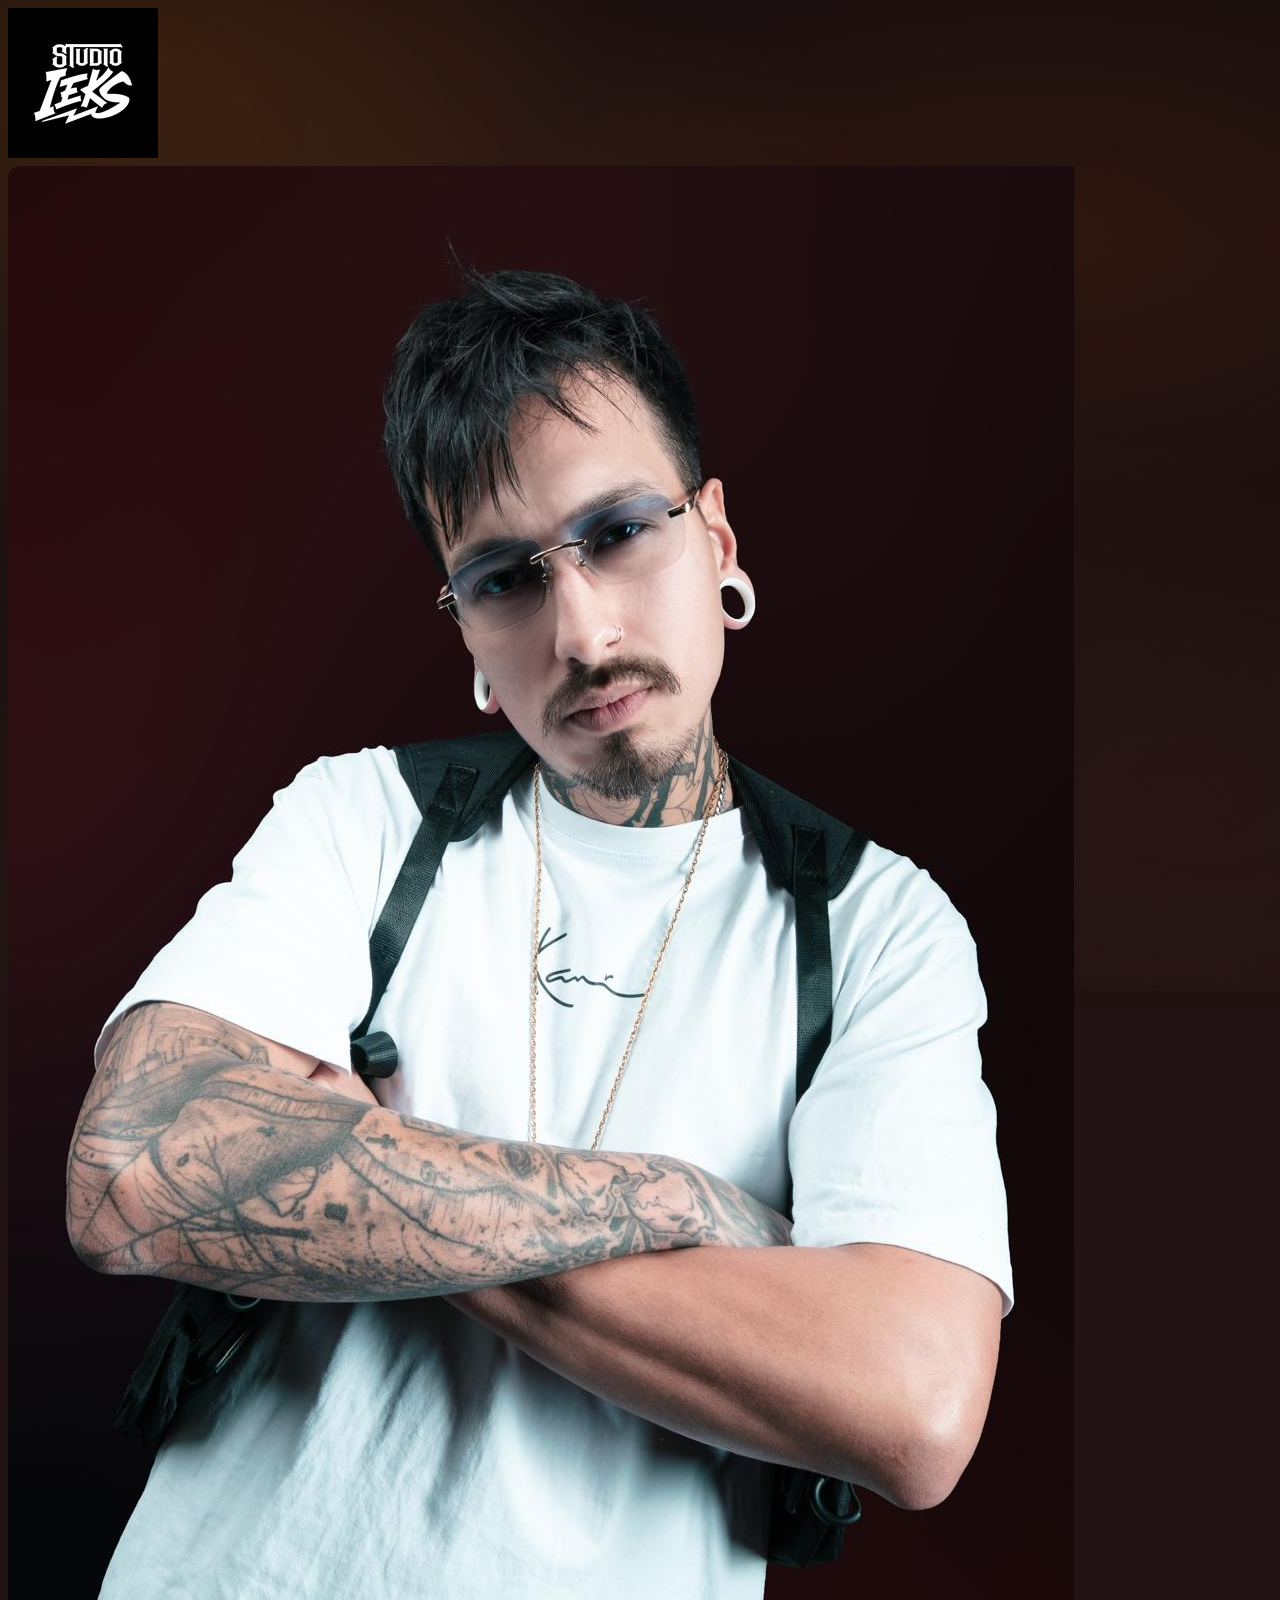
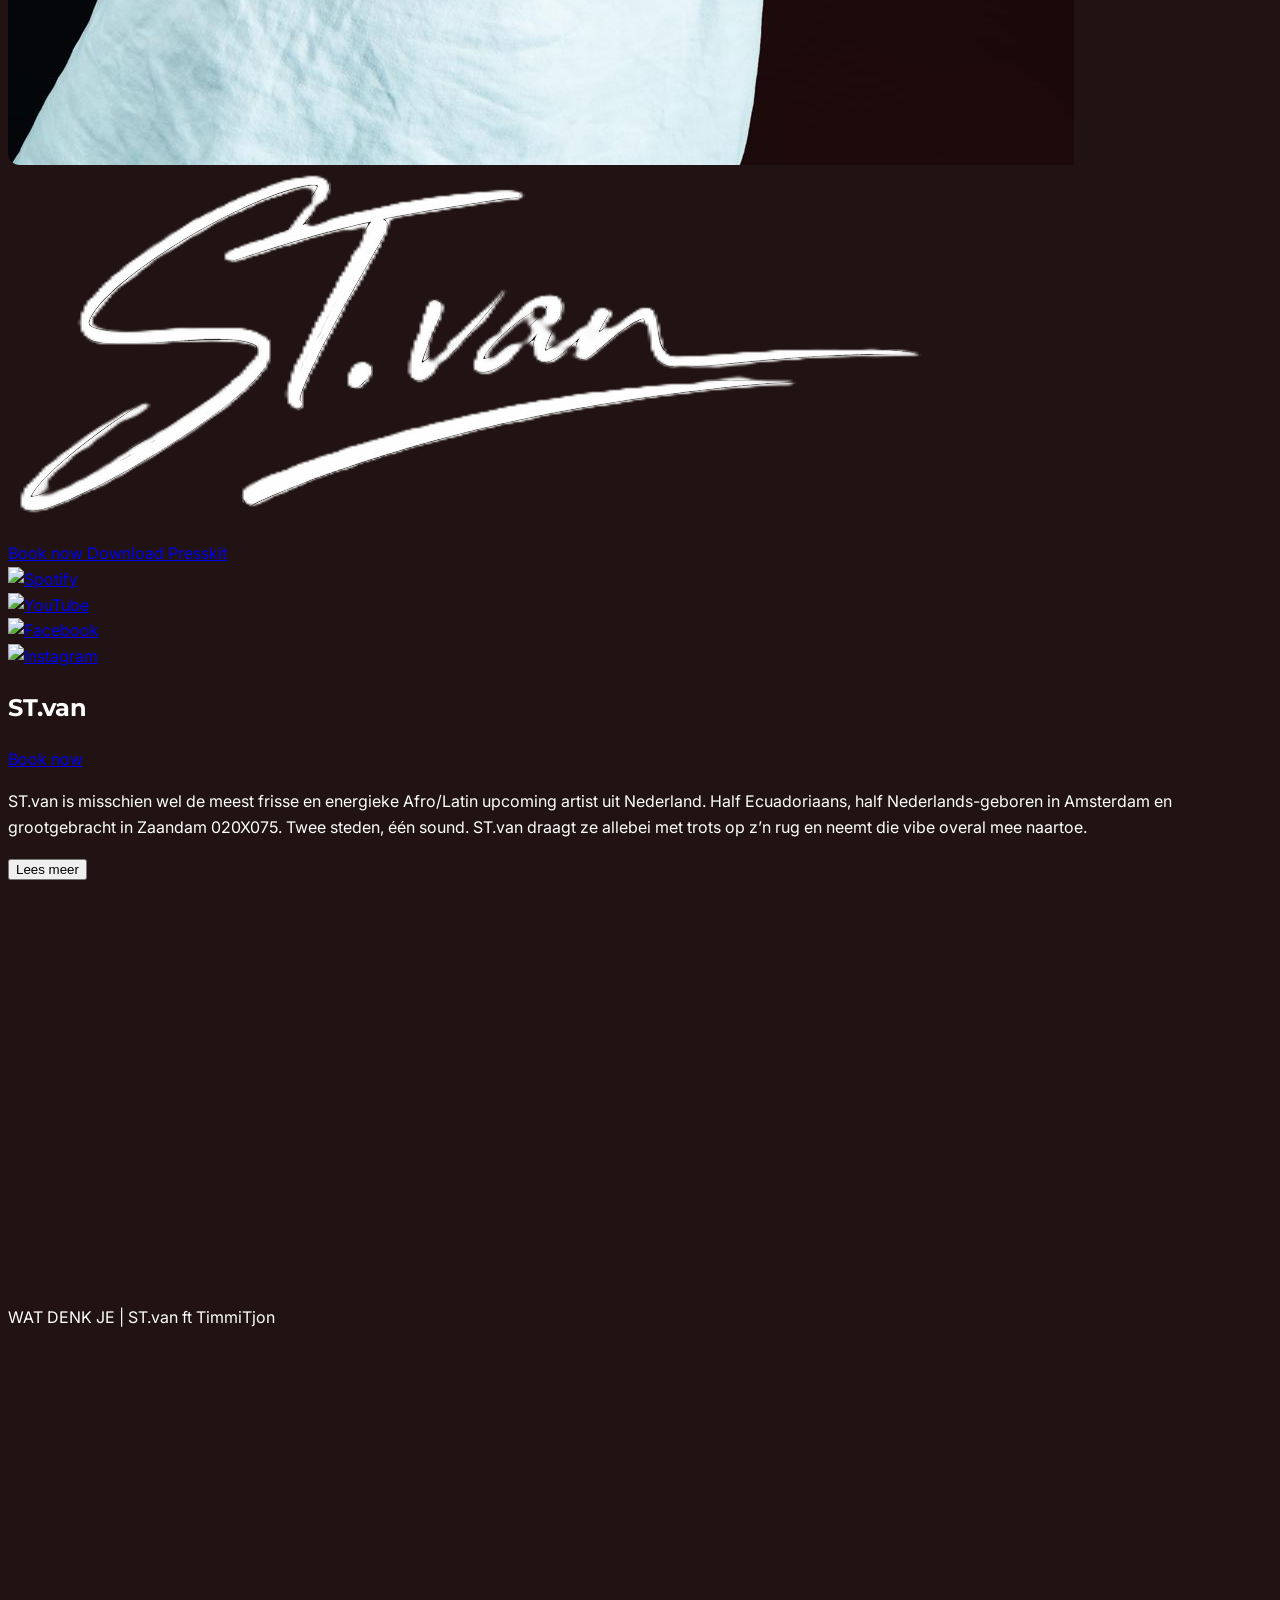
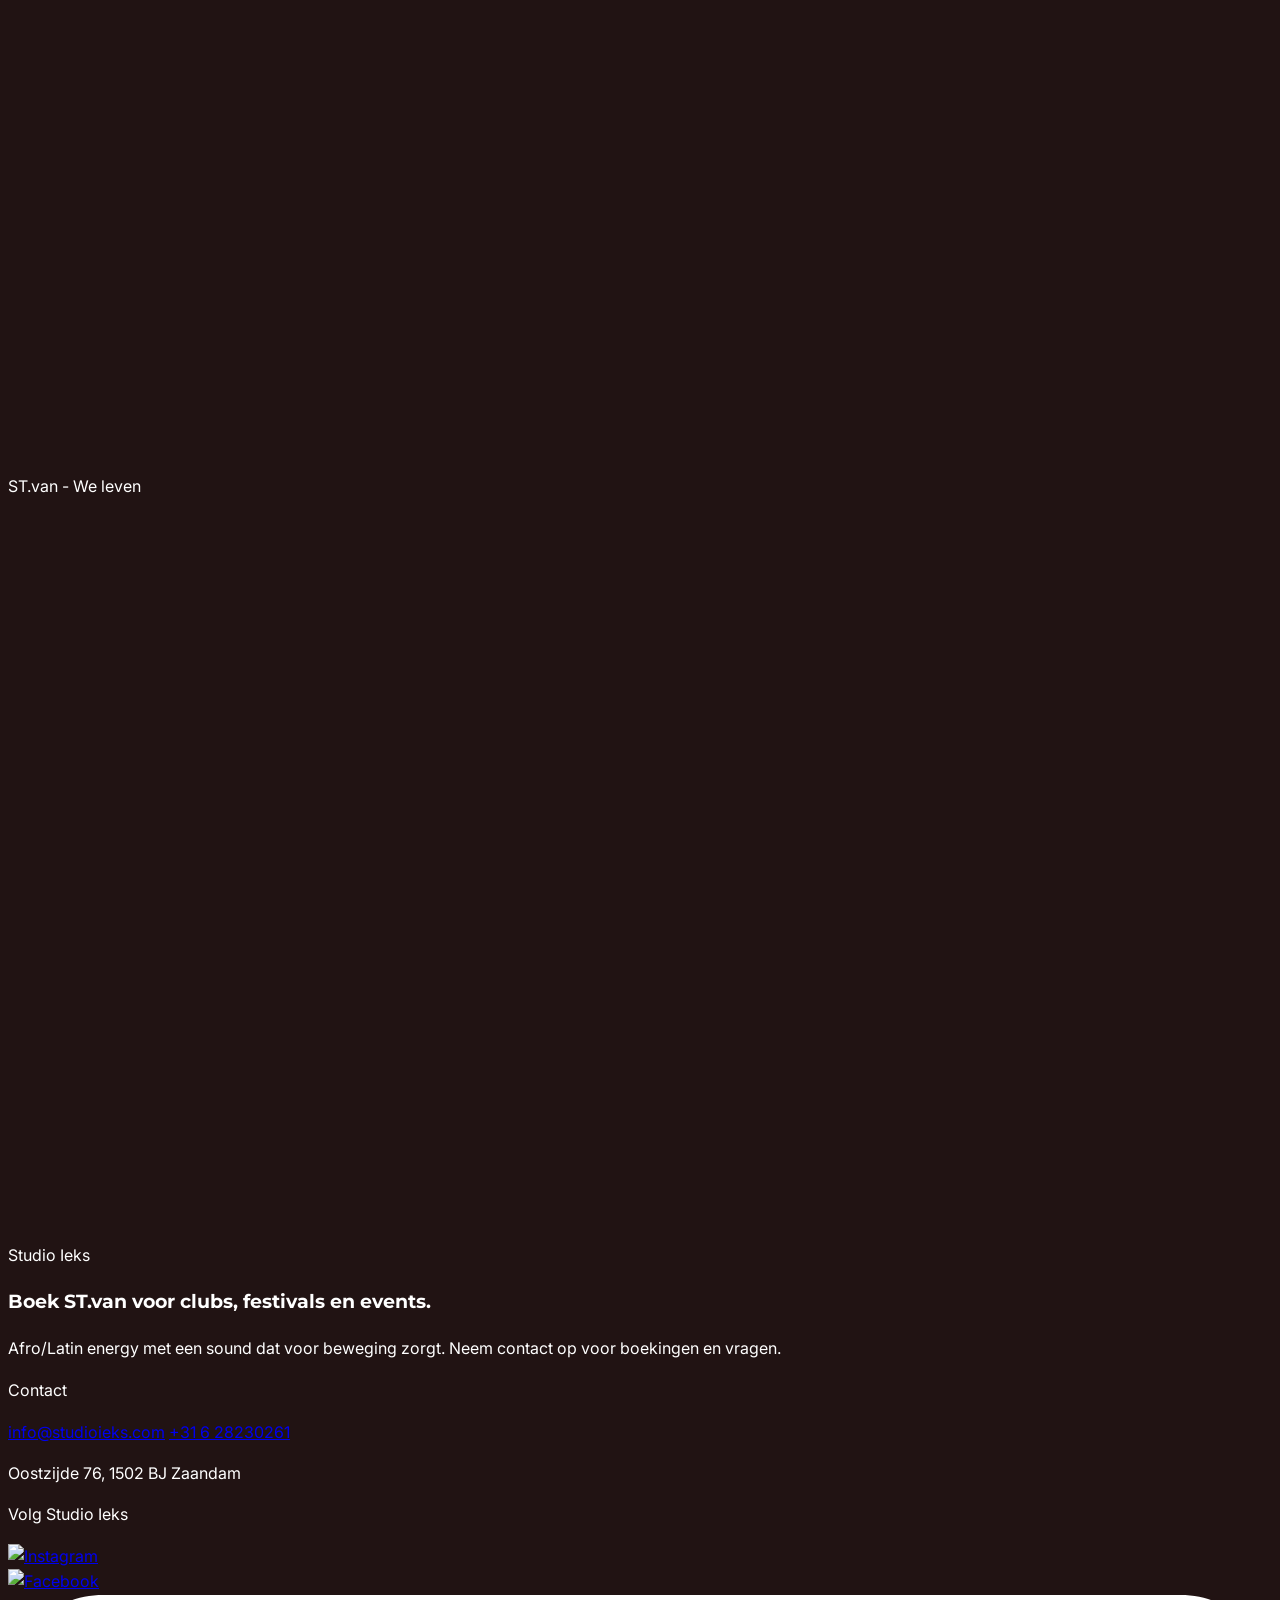
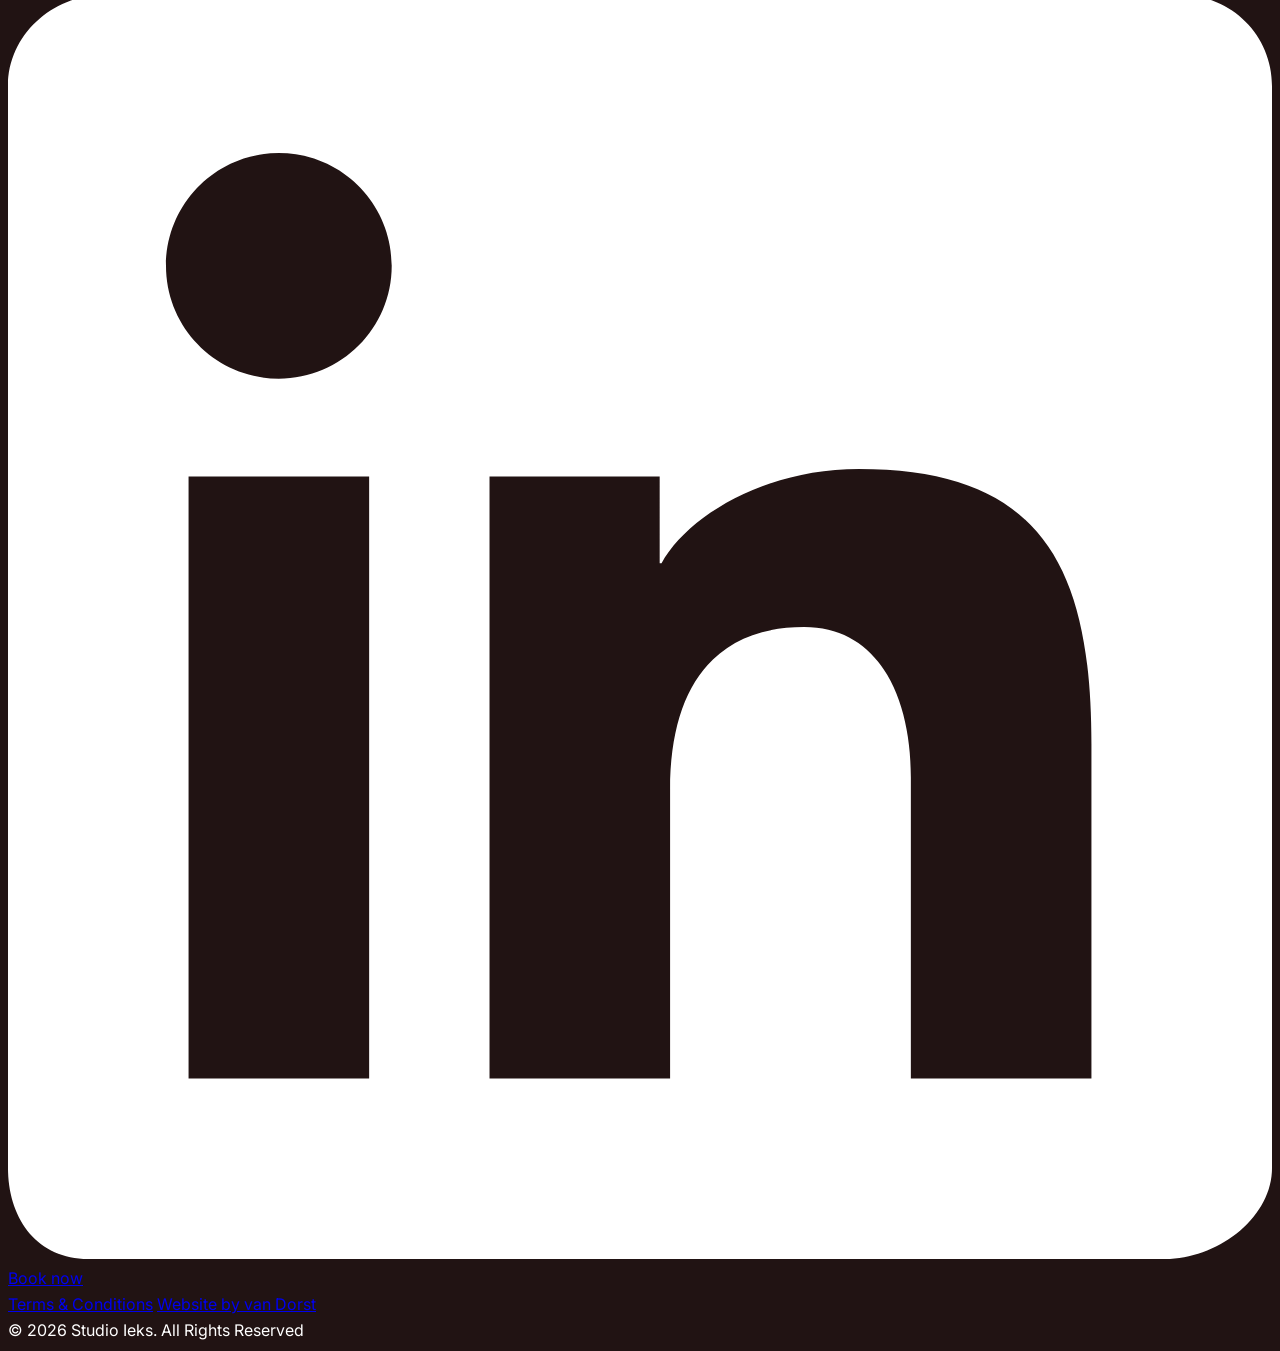
==== commit 86082df9: "Code cleanup" ====
--- a/src/index.html
+++ b/src/index.html
@@ -1,4 +1,4 @@
-﻿<!DOCTYPE html>
+<!DOCTYPE html>
 <html lang="en">
 
 <head>
@@ -10,432 +10,7 @@
   <link
     href="https://fonts.googleapis.com/css2?family=Montserrat:wght@300;400;600;700;800&family=Inter:wght@300;400;500;600;700&display=swap"
     rel="stylesheet" />
-  <!-- Tailwind CSS CDN -->
-  <script src="https://cdn.tailwindcss.com"></script>
-  <!-- Font Awesome for social and copy icons -->
-  <link rel="stylesheet" href="https://cdnjs.cloudflare.com/ajax/libs/font-awesome/6.5.0/css/all.min.css"
-    integrity="sha512-p6w0zg5H10bkYVt/c9lqLDsuyZbEI//F8qS4xdI9gNzZfpm2iACz9G+XvCTe0OPBf2Mfr2ndfJQpe4ef4uHb6w=="
-    crossorigin="anonymous" referrerpolicy="no-referrer" />
-  <style>
-    /* Base colours derived from the original site */
-    :root {
-      --black: #000;
-      --white: #ffffff;
-      --grey: #4b4b4b;
-      --purp: #60267f;
-    }
-
-    body {
-      font-family: 'Inter', sans-serif;
-      background:
-        radial-gradient(118% 96% at 24% 19%, #211313 0%, #211313 72%),
-        radial-gradient(82% 68% at 84% 76%, rgba(141, 85, 2, 0.08) 0%, rgba(43, 15, 1, 0) 76%),
-        #2b0f01; /*#2b0f01;*/
-      color: var(--white);
-      line-height: 1.6;
-      position: relative;
-      overflow-x: hidden;
-    }
-
-    body::before,
-    body::after {
-      content: "";
-      position: fixed;
-      inset: -10%;
-      z-index: -1;
-      pointer-events: none;
-    }
-
-    body::before {
-      background:
-        radial-gradient(135% 118% at 50% 122%, rgba(0, 0, 0, 0) 34%, rgba(0, 0, 0, 0.55) 72%, rgba(0, 0, 0, 0.86) 100%),
-        url("data:image/svg+xml,%3Csvg xmlns='http://www.w3.org/2000/svg' width='220' height='220' viewBox='0 0 220 220'%3E%3Cfilter id='n'%3E%3CfeTurbulence type='fractalNoise' baseFrequency='0.95' numOctaves='2' stitchTiles='stitch'/%3E%3C/filter%3E%3Crect width='220' height='220' filter='url(%23n)' opacity='0.72'/%3E%3C/svg%3E");
-      background-size: cover, 220px 220px;
-      background-repeat: no-repeat, repeat;
-      mix-blend-mode: soft-light;
-      opacity: 0.24;
-      animation: grain-shift 900ms steps(3) infinite;
-    }
-
-    body::after {
-      background:
-        radial-gradient(42% 36% at 16% 14%, rgba(192, 108, 18, 0.18) 0%, rgba(192, 108, 18, 0) 74%),
-        radial-gradient(48% 34% at 76% 30%, rgba(168, 80, 15, 0.14) 0%, rgba(168, 80, 15, 0) 76%),
-        radial-gradient(54% 44% at 30% 34%, rgba(255, 169, 86, 0.12) 0%, rgba(255, 169, 86, 0) 72%),
-        radial-gradient(52% 48% at 86% 82%, rgba(117, 56, 10, 0.08) 0%, rgba(117, 56, 10, 0) 78%);
-      filter: blur(18px) saturate(112%);
-      opacity: 0.82;
-      animation: smoke-drift 18s ease-in-out infinite alternate, spotlight-pulse 8s ease-in-out infinite;
-    }
-
-    h1,
-    h2,
-    h3,
-    h4 {
-      font-family: 'Montserrat', sans-serif;
-    }
-
-    /* Buttons */
-    .btn {
-      @apply inline-block uppercase tracking-wider font-semibold transition-all duration-300 px-8 py-3 text-sm;
-    }
-
-    .btn-primary {
-      @apply bg-white text-black border border-transparent hover:px-5;
-    }
-
-    .btn-secondary {
-      @apply text-white border border-gray-500 hover:border-gray-300 hover:text-gray-300;
-    }
-
-    /* Social icon squares */
-    .social-icon {
-      @apply flex items-center justify-center w-10 h-10 border border-gray-500 rounded transition-colors duration-200;
-    }
-
-    .social-icon:hover {
-      @apply border-gray-300 text-gray-300;
-    }
-
-    /* Footer styling */
-    .footer-link {
-      @apply hover:text-gray-300 underline underline-offset-2;
-    }
-
-    .bio-more {
-      overflow: hidden;
-      max-height: 0;
-      opacity: 0;
-      transform: translateY(-6px);
-      transition: max-height 420ms ease, opacity 280ms ease, transform 320ms ease;
-      will-change: max-height, opacity, transform;
-    }
-
-    .bio-more.is-open {
-      opacity: 1;
-      transform: translateY(0);
-    }
-
-    .portrait-frame {
-      animation: portrait-enter 1.45s cubic-bezier(0.16, 1, 0.3, 1) both,
-        portrait-float-grow 5.2s ease-in-out 1.45s infinite;
-      transform-origin: center top;
-      overflow: visible;
-      will-change: transform;
-    }
-
-    .portrait-media {
-      position: relative;
-      overflow: hidden;
-      border-radius: 0.75rem;
-    }
-
-    .portrait-media img {
-      display: block;
-      position: relative;
-      z-index: 0;
-    }
-
-    .portrait-noise {
-      position: absolute;
-      inset: 0;
-      z-index: 1;
-      pointer-events: none;
-      background-image: url("https://www.onlygfx.com/wp-content/uploads/2019/02/7-noise-texture-overlays-4.png");
-      background-size: cover;
-      background-position: center;
-      mix-blend-mode: soft-light;
-      opacity: 0.4;
-      animation: portrait-noise-fade-in 1.1s ease-out 0.45s both;
-    }
-
-    .portrait-media::after {
-      content: "";
-      position: absolute;
-      inset: -20% -0% auto -0%;
-      height: 80%;
-      z-index: 1;
-      background: linear-gradient(180deg,
-          rgba(255, 255, 255, 0) 0%,
-          rgba(255, 255, 255, 0.2) 45%,
-          rgba(255, 255, 255, 0) 100%);
-      transform: translateY(120%) skewY(-8deg);
-      opacity: 0;
-      pointer-events: none;
-      mix-blend-mode: screen;
-      animation:
-        portrait-gloss-initial 1.1s ease-out 0.25s both,
-        portrait-gloss-loop 6s ease-in-out 1.35s infinite;
-    }
-
-    .signature-overlay {
-      z-index: 2;
-      animation: signature-enter 1.5s ease-out 0s both;
-      will-change: transform, opacity;
-    }
-
-    .reveal-item {
-      opacity: 0;
-      transform: translateY(26px) scale(0.985);
-      transition: opacity 620ms ease, transform 680ms cubic-bezier(0.2, 0.8, 0.2, 1);
-      transition-delay: var(--reveal-delay, 0ms);
-      will-change: opacity, transform;
-    }
-
-    .reveal-item.is-visible {
-      opacity: 1;
-      transform: translateY(0) scale(1);
-    }
-
-    .embed-reveal {
-      transform: translateY(30px) scale(0.98);
-    }
-
-    .embed-reveal.is-visible {
-      transform: translateY(0) scale(1);
-    }
-
-    .logo-reveal {
-      transform: translateY(-30px) scale(0.98);
-      transition: opacity 980ms ease, transform 1100ms cubic-bezier(0.2, 0.8, 0.2, 1);
-    }
-    .logo-reveal.is-visible {
-      transform: translateY(0) scale(1);
-    }
-
-    .footer-reveal {
-      transform: translateY(34px);
-    }
-
-    .footer-reveal.is-visible {
-      transform: translateY(0);
-    }
-
-    .contact-modal {
-      position: fixed;
-      inset: 0;
-      z-index: 200;
-      display: flex;
-      align-items: center;
-      justify-content: center;
-      padding: 1rem;
-      background: rgba(0, 0, 0, 0.78);
-      backdrop-filter: blur(8px);
-      opacity: 0;
-      visibility: hidden;
-      pointer-events: none;
-      transition: opacity 280ms ease, visibility 280ms ease;
-    }
-
-    .contact-modal.is-open {
-      opacity: 1;
-      visibility: visible;
-      pointer-events: auto;
-    }
-
-    .contact-panel {
-      width: min(100%, 560px);
-      border: 1px solid rgba(255, 255, 255, 0.14);
-      background:
-        radial-gradient(circle at 10% 0%, rgba(175, 40, 40, 0.2), transparent 52%),
-        radial-gradient(circle at 100% 100%, rgba(140, 140, 140, 0.2), transparent 45%),
-        #080808;
-      border-radius: 18px;
-      padding: 1.25rem;
-      box-shadow: 0 24px 80px rgba(0, 0, 0, 0.55);
-      transform: translateY(20px) scale(0.98);
-      transition: transform 280ms ease;
-      max-height: calc(100dvh - 2rem);
-      overflow-y: auto;
-    }
-
-    .contact-modal.is-open .contact-panel {
-      transform: translateY(0) scale(1);
-    }
-
-    .contact-input {
-      width: 100%;
-      border: 1px solid rgba(255, 255, 255, 0.2);
-      background: rgba(255, 255, 255, 0.03);
-      color: var(--white);
-      border-radius: 0.75rem;
-      padding: 0.75rem 0.875rem;
-      font-size: 0.95rem;
-      transition: border-color 180ms ease, box-shadow 180ms ease;
-    }
-
-    .contact-input:focus {
-      outline: none;
-      border-color: rgba(255, 255, 255, 0.45);
-      box-shadow: 0 0 0 3px rgba(255, 255, 255, 0.1);
-    }
-
-    .contact-input::placeholder {
-      color: rgba(255, 255, 255, 0.52);
-    }
-
-    .contact-note {
-      font-size: 0.78rem;
-      color: rgba(255, 255, 255, 0.72);
-    }
-
-    @keyframes portrait-enter {
-      0% {
-        transform: translateY(92px) scale(0.92) rotate(-4deg);
-        opacity: 0;
-        filter: blur(8px) brightness(0.65);
-      }
-
-      62% {
-        transform: translateY(-8px) scale(1.03) rotate(0.8deg);
-        opacity: 1;
-        filter: blur(0) brightness(1.08);
-      }
-
-      100% {
-        transform: translateY(0) scale(1) rotate(0deg);
-        opacity: 1;
-        filter: blur(0) brightness(1);
-      }
-    }
-
-    @keyframes portrait-float-grow {
-
-      0%,
-      100% {
-        transform: translateY(0) scale(1);
-      }
-
-      50% {
-        transform: translateY(-24px) scale(1.02);
-      }
-    }
-
-    @keyframes portrait-gloss-initial {
-      0% {
-        transform: translateY(120%) skewY(-8deg);
-        opacity: 0;
-      }
-
-      30% {
-        opacity: 0.55;
-      }
-
-      100% {
-        transform: translateY(-35%) skewY(-8deg);
-        opacity: 0;
-      }
-    }
-
-    @keyframes portrait-gloss-loop {
-      0%,
-      72% {
-        transform: translateY(120%) skewY(-8deg);
-        opacity: 0;
-      }
-
-      82% {
-        opacity: 0.22;
-      }
-
-      92%,
-      100% {
-        transform: translateY(-35%) skewY(-8deg);
-        opacity: 0;
-      }
-    }
-
-    @keyframes portrait-noise-fade-in {
-      0% {
-        opacity: 0;
-      }
-
-      100% {
-        opacity: 0.4;
-      }
-    }
-
-    @keyframes signature-enter {
-      0% {
-        transform: translateY(26px) scale(0.97);
-        opacity: 0;
-      }
-
-      70% {
-        transform: translateY(0) scale(1);
-        opacity: 0.5;
-      }
-
-      85% {
-        transform: translateY(0) scale(1);
-        opacity: 0.8;
-      }
-
-      100% {
-        transform: translateY(0) scale(1);
-        opacity: 1;
-      }
-    }
-
-    @keyframes smoke-drift {
-      0% {
-        transform: translate3d(-2.2%, -1.4%, 0) scale(1);
-      }
-
-      50% {
-        transform: translate3d(1.4%, 1.8%, 0) scale(1.03);
-      }
-
-      100% {
-        transform: translate3d(-1%, 1.1%, 0) scale(1.01);
-      }
-    }
-
-    @keyframes spotlight-pulse {
-
-      0%,
-      100% {
-        opacity: 0.76;
-      }
-
-      50% {
-        opacity: 0.9;
-      }
-    }
-
-    @keyframes grain-shift {
-      0% {
-        transform: translate3d(0, 0, 0);
-      }
-
-      50% {
-        transform: translate3d(-0.6%, 0.5%, 0);
-      }
-
-      100% {
-        transform: translate3d(0.5%, -0.5%, 0);
-      }
-    }
-
-    @media (prefers-reduced-motion: reduce) {
-
-      .portrait-frame,
-      .portrait-media::after,
-      .portrait-noise,
-      .signature-overlay,
-      .reveal-item {
-        animation: none;
-        transition: none;
-        opacity: 1;
-        transform: none;
-      }
-
-      body::before,
-      body::after {
-        animation: none;
-      }
-    }
-  </style>
+  <link rel="stylesheet" href="./css/main.css" />
 </head>
 
 <body>
@@ -447,7 +22,7 @@
         <!-- Replace with downloaded logo if available -->
         <a href="./"
           class="transition-all duration-[400ms] hover:opacity-80 pointer-events-auto reveal-item logo-reveal"
-          data-reveal data-reveal-logo style="--reveal-delay: 0ms;">
+          data-reveal data-reveal-logo data-reveal-delay="0">
           <img src="./assets/images/logo.jpg" alt="StudioIEKS logo" class="h-28 w-auto" />
         </a>
       </div>
@@ -481,48 +56,38 @@
         </div>
 
         <!-- CTA buttons -->
-        <div class="flex flex-col items-start gap-2 reveal-item" data-reveal style="--reveal-delay: 120ms;">
+        <div class="flex flex-col items-start gap-2 reveal-item" data-reveal data-reveal-delay="120">
           <div class="w-full flex flex-wrap items-center gap-2 mt-6">
             <a href="#"
-              class="w-full lg:w-max btn btn-primary transition-all duration-150 hover:opacity-80 reveal-item js-open-contact"
-              data-reveal style="--reveal-delay: 180ms;">
-              <div
-                class="w-full py-3 px-8 uppercase text-sm tracking-wider bg-white text-center text-black rounded-xl font-semibold transition-all duration-300 hover:px-10">
-                Book now
-              </div>
+              class="w-full lg:w-max btn btn-primary rounded-xl text-center transition-all duration-150 hover:opacity-80 reveal-item js-open-contact"
+              data-reveal data-reveal-delay="180">
+              Book now
             </a>
             <a href="presskit.pdf"
-              class="w-full lg:w-max btn btn-primary transition-all duration-150 hover:opacity-80 reveal-item"
-              data-reveal style="--reveal-delay: 240ms;">
-              <div
-                class="w-full py-3 px-8 uppercase text-sm tracking-wider text-center text-white border-[1px] rounded-xl border-white/30 font-semibold transition-all duration-300 hover:px-10">
-                Download Presskit
-              </div>
+              class="w-full lg:w-max btn btn-secondary rounded-xl text-center transition-all duration-150 hover:opacity-80 reveal-item"
+              data-reveal data-reveal-delay="240">
+              Download Presskit
             </a>
           </div>
           <div class="flex items-center justify-center flex-wrap gap-2 reveal-item" data-reveal
-            style="--reveal-delay: 300ms;">
+            data-reveal-delay="300">
             <a href="https://open.spotify.com/artist/4udVTEt1fdLiDL9lQuHX2u" aria-label="Spotify" class="relative">
-              <div style="clip-path: url(#squircleClip)"
-                class="w-10 h-10 bg-gradient-to-br from-green-600 to-green-700 rounded-xl flex items-center justify-center shadow-lg cursor-pointer transform transition-all duration-300 ease-out hover:scale-110 hover:-translate-y-2 hover:shadow-2xl">
+              <div class="squircle-clip w-10 h-10 bg-gradient-to-br from-green-600 to-green-700 rounded-xl flex items-center justify-center shadow-lg cursor-pointer transform transition-all duration-300 ease-out hover:scale-110 hover:-translate-y-2 hover:shadow-2xl">
                 <img src="https://cdn.simpleicons.org/spotify/white" alt="Spotify" class="w-5 h-5" />
               </div>
             </a>
             <a href="https://www.youtube.com/@STvan94" aria-label="YouTube" class="relative">
-              <div style="clip-path: url(#squircleClip)"
-                class="w-10 h-10 bg-gradient-to-br from-red-600 to-red-800 rounded-xl flex items-center justify-center shadow-lg cursor-pointer transform transition-all duration-300 ease-out hover:scale-110 hover:-translate-y-2 hover:shadow-2xl">
+              <div class="squircle-clip w-10 h-10 bg-gradient-to-br from-red-600 to-red-800 rounded-xl flex items-center justify-center shadow-lg cursor-pointer transform transition-all duration-300 ease-out hover:scale-110 hover:-translate-y-2 hover:shadow-2xl">
                 <img src="https://cdn.simpleicons.org/youtube/white" alt="YouTube" class="w-5 h-5" />
               </div>
             </a>
             <a href="https://www.facebook.com/st.van444" aria-label="Facebook" class="relative">
-              <div style="clip-path: url(#squircleClip)"
-                class="w-10 h-10 bg-gradient-to-br from-blue-600 to-blue-800 rounded-xl flex items-center justify-center shadow-lg cursor-pointer transform transition-all duration-300 ease-out hover:scale-110 hover:-translate-y-2 hover:shadow-2xl">
+              <div class="squircle-clip w-10 h-10 bg-gradient-to-br from-blue-600 to-blue-800 rounded-xl flex items-center justify-center shadow-lg cursor-pointer transform transition-all duration-300 ease-out hover:scale-110 hover:-translate-y-2 hover:shadow-2xl">
                 <img src="https://cdn.simpleicons.org/facebook/white" alt="Facebook" class="w-5 h-5" />
               </div>
             </a>
             <a href="https://www.instagram.com/st.van444" aria-label="Instagram" class="relative">
-              <div style="clip-path: url(#squircleClip)"
-                class="w-10 h-10 bg-gradient-to-br from-[#405DE6] via-[#C13584] via-[#FD1D1D] to-[#FCAF45] rounded-xl flex items-center justify-center shadow-lg cursor-pointer transform transition-all duration-300 ease-out hover:scale-110 hover:-translate-y-2 hover:shadow-2xl">
+              <div class="squircle-clip w-10 h-10 bg-gradient-to-br from-[#405DE6] via-[#C13584] via-[#FD1D1D] to-[#FCAF45] rounded-xl flex items-center justify-center shadow-lg cursor-pointer transform transition-all duration-300 ease-out hover:scale-110 hover:-translate-y-2 hover:shadow-2xl">
                 <img src="https://cdn.simpleicons.org/instagram/white" alt="Instagram" class="w-5 h-5" />
               </div>
             </a>
@@ -534,17 +99,17 @@
     <div class="container mx-auto w-full flex flex-col md:w-1/2 md:mt-36">
       <div class="w-full flex flex-col gap-4">
         <div class="flex justify-between">
-          <h1 class="text-4xl font-semibold tracking-wide mb-6 reveal-item" data-reveal style="--reveal-delay: 80ms;">
+          <h1 class="text-4xl font-semibold tracking-wide mb-6 reveal-item" data-reveal data-reveal-delay="80">
             ST.van</h1>
           <a href="#" class="hidden md:block btn btn-primary hover:opacity-80 reveal-item js-open-contact" data-reveal
-            style="--reveal-delay: 140ms;">
+            data-reveal-delay="140">
             <div
               class="py-3 px-8 uppercase text-sm tracking-wider bg-white text-black font-semibold rounded-xl transition-all duration-300 hover:px-10">
               Book now
             </div>
           </a>
         </div>
-        <p id="bioExcerpt" class="text-sm tracking-wide reveal-item" data-reveal style="--reveal-delay: 180ms;">
+        <p id="bioExcerpt" class="text-sm tracking-wide reveal-item" data-reveal data-reveal-delay="180">
           ST.van is misschien wel de meest frisse en energieke Afro/Latin upcoming artist uit Nederland. Half
           Ecuadoriaans, half Nederlands-geboren in Amsterdam en grootgebracht in Zaandam 020X075. Twee steden, één
           sound. ST.van draagt ze allebei met trots op z’n rug en neemt die vibe overal mee naartoe.
@@ -568,7 +133,7 @@
             hebt in een avond champagne popping & domme dansies.
           </p>
         </div>
-        <span class="reveal-item" data-reveal style="--reveal-delay: 260ms;">
+        <span class="reveal-item" data-reveal data-reveal-delay="260">
           <button id="toggleMore"
             class="w-max px-6 py-3 border-b-[1px] border-[#8c7070] text-sm uppercase tracking-wide text-white font-medium self-start transition-opacity duration-50 hover:opacity-80">
             Lees meer
@@ -576,33 +141,33 @@
         </span>
       </div>
       <!-- Spotify embed -->
-      <div class="overflow-hidden rounded-lg my-10 reveal-item embed-reveal" data-reveal style="--reveal-delay: 500ms;">
+      <div class="overflow-hidden rounded-lg my-10 reveal-item embed-reveal" data-reveal data-reveal-delay="500">
         <iframe src="https://open.spotify.com/embed/artist/4udVTEt1fdLiDL9lQuHX2u" width="100%" height="400"
           frameborder="0" allow="autoplay; clipboard-write; encrypted-media; picture-in-picture" allowfullscreen
           loading="lazy"></iframe>
       </div>
       <p class="mb-3 text-xs md:text-sm uppercase tracking-[0.14em] text-[#d6a565] font-semibold reveal-item"
-        data-reveal style="--reveal-delay: 540ms;">
+        data-reveal data-reveal-delay="540">
         WAT DENK JE | ST.van ft TimmiTjon
       </p>
       <!-- YouTube embed -->
-      <div class="overflow-hidden rounded-lg bg-white/50 w-full rounded-lg overflow-hidden reveal-item embed-reveal"
-        data-reveal style="--reveal-delay: 560ms; padding-top: 56.25%; position: relative;">
+      <div class="overflow-hidden rounded-lg bg-white/50 w-full reveal-item embed-reveal embed-16by9"
+        data-reveal data-reveal-delay="560">
         <iframe src="https://www.youtube.com/embed/6TP1lIe-ZLk" title="YouTube video" frameborder="0"
           allow="accelerometer; autoplay; clipboard-write; encrypted-media; gyroscope; picture-in-picture"
-          allowfullscreen style="position: absolute; top: 0; left: 0; width: 100%; height: 100%;"
+          allowfullscreen class="embed-frame"
           loading="lazy"></iframe>
       </div>
       <p class="mt-5 mb-3 text-xs md:text-sm uppercase tracking-[0.14em] text-[#d6a565] font-semibold reveal-item"
-        data-reveal style="--reveal-delay: 600ms;">
+        data-reveal data-reveal-delay="600">
         ST.van - We leven
       </p>
-      <div class="overflow-hidden rounded-lg bg-white/50 w-full reveal-item embed-reveal" data-reveal
-        style="--reveal-delay: 620ms; padding-top: 56.25%; position: relative;">
+      <div class="overflow-hidden rounded-lg bg-white/50 w-full reveal-item embed-reveal embed-16by9" data-reveal
+        data-reveal-delay="620">
         <iframe src="https://www.youtube.com/embed/eGV2xKk31F8?si=9cuVMQ8PPA5dZBPg" title="YouTube video 2"
           frameborder="0"
           allow="accelerometer; autoplay; clipboard-write; encrypted-media; gyroscope; picture-in-picture"
-          allowfullscreen style="position: absolute; top: 0; left: 0; width: 100%; height: 100%;"
+          allowfullscreen class="embed-frame"
           loading="lazy"></iframe>
       </div>
     </div>
@@ -610,9 +175,9 @@
 
   <!-- Footer -->
   <footer class="container max-w-7xl mx-auto px-4 py-10 border-t border-white/20 overflow-hidden reveal-item footer-reveal"
-    data-reveal style="--reveal-delay: 120ms;">
+    data-reveal data-reveal-delay="120">
     <div class="grid grid-cols-1 md:grid-cols-12 gap-8 text-sm">
-      <div class="md:col-span-5 reveal-item" data-reveal style="--reveal-delay: 170ms;">
+      <div class="md:col-span-5 reveal-item" data-reveal data-reveal-delay="170">
         <p class="uppercase text-[11px] text-white/55 tracking-[0.2em] font-semibold mb-3">Studio Ieks</p>
         <h3 class="text-sm text-white/70 leading-tight font-semibold mb-2">Boek ST.van voor clubs, festivals en events.
         </h3>
@@ -621,7 +186,7 @@
         </p>
       </div>
 
-      <div class="md:col-span-4 reveal-item" data-reveal style="--reveal-delay: 220ms;">
+      <div class="md:col-span-4 reveal-item" data-reveal data-reveal-delay="220">
         <p class="uppercase text-[11px] tracking-[0.2em] text-white/55 font-semibold mb-3">Contact</p>
         <div class="space-y-2 text-white/80">
           <a href="mailto:info@studioieks.com" class="footer-link block w-max">info@studioieks.com</a>
@@ -630,24 +195,21 @@
         </div>
       </div>
 
-      <div class="md:col-span-3 reveal-item" data-reveal style="--reveal-delay: 270ms;">
+      <div class="md:col-span-3 reveal-item" data-reveal data-reveal-delay="270">
         <p class="uppercase text-[11px] tracking-[0.2em] text-white/55 font-semibold mb-3">Volg Studio Ieks</p>
         <div class="flex items-center gap-3 mb-4">
           <a href="https://www.instagram.com/studioieks/" target="_blank" aria-label="Instagram" class="relative">
-            <div style="clip-path: url(#squircleClip)"
-              class="w-9 h-9 bg-gradient-to-br from-[#405DE6] via-[#C13584] via-[#FD1D1D] to-[#FCAF45] rounded-xl flex items-center justify-center shadow-lg cursor-pointer transform transition-all duration-300 ease-out hover:scale-110 hover:-translate-y-2 hover:shadow-2xl">
+            <div class="squircle-clip w-9 h-9 bg-gradient-to-br from-[#405DE6] via-[#C13584] via-[#FD1D1D] to-[#FCAF45] rounded-xl flex items-center justify-center shadow-lg cursor-pointer transform transition-all duration-300 ease-out hover:scale-110 hover:-translate-y-2 hover:shadow-2xl">
               <img src="https://cdn.simpleicons.org/instagram/white" alt="Instagram" class="h-4 h-4" />
             </div>
           </a>
           <a href="https://www.facebook.com/studioieks/" target="_blank" aria-label="Facebook" class="relative">
-            <div style="clip-path: url(#squircleClip)"
-              class="w-9 h-9 bg-gradient-to-br from-blue-600 to-blue-800 rounded-xl flex items-center justify-center shadow-lg cursor-pointer transform transition-all duration-300 ease-out hover:scale-110 hover:-translate-y-2 hover:shadow-2xl">
+            <div class="squircle-clip w-9 h-9 bg-gradient-to-br from-blue-600 to-blue-800 rounded-xl flex items-center justify-center shadow-lg cursor-pointer transform transition-all duration-300 ease-out hover:scale-110 hover:-translate-y-2 hover:shadow-2xl">
               <img src="https://cdn.simpleicons.org/facebook/white" alt="Facebook" class="h-4 h-4" />
             </div>
           </a>
           <a href="https://www.linkedin.com/company/studioieks" target="_blank" aria-label="LinkedIn" class="relative">
-            <div style="clip-path: url(#squircleClip)"
-              class="w-9 h-9 bg-gradient-to-br from-blue-500 to-blue-700 rounded-xl flex items-center justify-center shadow-lg cursor-pointer transform transition-all duration-300 ease-out hover:scale-110 hover:-translate-y-2 hover:shadow-2xl">
+            <div class="squircle-clip w-9 h-9 bg-gradient-to-br from-blue-500 to-blue-700 rounded-xl flex items-center justify-center shadow-lg cursor-pointer transform transition-all duration-300 ease-out hover:scale-110 hover:-translate-y-2 hover:shadow-2xl">
               <svg class="h-4 h-4" xmlns="http://www.w3.org/2000/svg" shape-rendering="geometricPrecision"
                 text-rendering="geometricPrecision" image-rendering="optimizeQuality" fill-rule="evenodd"
                 clip-rule="evenodd" viewBox="0 0 512 512">
@@ -666,7 +228,7 @@
 
     <div
       class="mt-8 pt-4 border-t border-white/10 flex flex-col md:flex-row md:items-center md:justify-between gap-5 md:gap-3 text-xs text-white/60 reveal-item"
-      data-reveal style="--reveal-delay: 320ms;">
+      data-reveal data-reveal-delay="320">
       <div class="flex justify-between md:gap-3">
         <a href="https://cdn.prod.website-files.com/67615e8f41f98e91d0261d31" class="footer-link" target="_blank">Terms
           &amp; Conditions</a>
@@ -732,180 +294,7 @@
   </div>
 
   <!-- JavaScript for toggling biography and copying text -->
-  <script>
-    document.getElementById('currentYear').textContent = new Date().getFullYear();
-
-    const toggleButton = document.getElementById('toggleMore');
-    const bioMore = document.getElementById('bioMore');
-    let expanded = false;
-
-    function setExpandedState(isExpanded) {
-      if (isExpanded) {
-        bioMore.classList.add('is-open');
-        bioMore.setAttribute('aria-hidden', 'false');
-        bioMore.style.maxHeight = `${bioMore.scrollHeight}px`;
-        return;
-      }
-
-      bioMore.style.maxHeight = `${bioMore.scrollHeight}px`;
-      // Force reflow so the collapse transition always starts from the current height.
-      bioMore.offsetHeight;
-      bioMore.classList.remove('is-open');
-      bioMore.setAttribute('aria-hidden', 'true');
-      bioMore.style.maxHeight = '0px';
-    }
-
-    toggleButton.addEventListener('click', () => {
-      expanded = !expanded;
-      setExpandedState(expanded);
-      toggleButton.textContent = expanded ? 'Lees minder' : 'Lees meer';
-    });
-
-    window.addEventListener('resize', () => {
-      if (expanded) {
-        bioMore.style.maxHeight = `${bioMore.scrollHeight}px`;
-      }
-    });
-
-    const LOGO_DELAY_MS = 100;
-    const REST_DELAY_MS = 340;
-    const logoRevealTarget = document.querySelector('[data-reveal-logo]');
-    const revealTargets = Array.from(document.querySelectorAll('[data-reveal]'))
-      .filter((target) => !target.hasAttribute('data-reveal-logo'));
-    const revealTargetsNow = () => {
-      requestAnimationFrame(() => {
-        if (logoRevealTarget) {
-          setTimeout(() => {
-            logoRevealTarget.classList.add('is-visible');
-          }, LOGO_DELAY_MS);
-        }
-
-        setTimeout(() => {
-          revealTargets.forEach((target) => target.classList.add('is-visible'));
-        }, REST_DELAY_MS);
-      });
-    };
-
-    if (document.readyState === 'loading') {
-      document.addEventListener('DOMContentLoaded', revealTargetsNow, { once: true });
-    } else {
-      revealTargetsNow();
-    }
-
-    function copyToClipboard(text) {
-      navigator.clipboard
-        .writeText(text)
-        .then(() => {
-          alert('Copied to clipboard');
-        })
-        .catch((err) => {
-          console.error('Failed to copy: ', err);
-        });
-    }
-
-    const contactModal = document.getElementById('contactModal');
-    const contactForm = document.getElementById('contactForm');
-    const closeContactModalButton = document.getElementById('closeContactModal');
-    const openContactButtons = document.querySelectorAll('.js-open-contact');
-    const contactStatus = document.getElementById('contactStatus');
-    const submitContactButton = document.getElementById('submitContact');
-    const mailtoFallbackButton = document.getElementById('mailtoFallback');
-
-    function buildMailtoUrl() {
-      const name = document.getElementById('contactName').value.trim();
-      const email = document.getElementById('contactEmail').value.trim();
-      const phone = document.getElementById('contactPhone').value.trim();
-      const message = document.getElementById('contactMessage').value.trim();
-
-      const subject = encodeURIComponent(`Nieuwe booking aanvraag van ${name || 'websitebezoeker'}`);
-      const body = encodeURIComponent(
-        `Naam: ${name || '-'}\nE-mail: ${email || '-'}\nTelefoon: ${phone || '-'}\n\nBericht:\n${message || '-'}`
-      );
-
-      return `mailto:info@studioieks.com?subject=${subject}&body=${body}`;
-    }
-
-    function openContactModal() {
-      contactModal.classList.add('is-open');
-      contactModal.setAttribute('aria-hidden', 'false');
-      document.body.style.overflow = 'hidden';
-      document.getElementById('contactName').focus();
-    }
-
-    function closeContactModal() {
-      contactModal.classList.remove('is-open');
-      contactModal.setAttribute('aria-hidden', 'true');
-      document.body.style.overflow = '';
-    }
-
-    openContactButtons.forEach((button) => {
-      button.addEventListener('click', (event) => {
-        event.preventDefault();
-        openContactModal();
-      });
-    });
-
-    closeContactModalButton.addEventListener('click', closeContactModal);
-
-    contactModal.addEventListener('click', (event) => {
-      if (event.target === contactModal) {
-        closeContactModal();
-      }
-    });
-
-    document.addEventListener('keydown', (event) => {
-      if (event.key === 'Escape' && contactModal.classList.contains('is-open')) {
-        closeContactModal();
-      }
-    });
-
-    mailtoFallbackButton.addEventListener('click', () => {
-      window.location.href = buildMailtoUrl();
-    });
-
-    contactForm.addEventListener('submit', async (event) => {
-      event.preventDefault();
-
-      submitContactButton.disabled = true;
-      submitContactButton.classList.add('opacity-70', 'cursor-not-allowed');
-      contactStatus.textContent = 'Bezig met verzenden...';
-
-      const payload = {
-        name: document.getElementById('contactName').value.trim(),
-        email: document.getElementById('contactEmail').value.trim(),
-        phone: document.getElementById('contactPhone').value.trim(),
-        message: document.getElementById('contactMessage').value.trim(),
-        _subject: 'Nieuwe booking aanvraag via Studio Ieks',
-        _template: 'table',
-        _captcha: 'false'
-      };
-
-      try {
-        const response = await fetch('https://formsubmit.co/ajax/vandorstmaurice@gmail.com', {
-          method: 'POST',
-          headers: {
-            'Content-Type': 'application/json',
-            Accept: 'application/json'
-          },
-          body: JSON.stringify(payload)
-        });
-
-        if (!response.ok) {
-          throw new Error('FormSubmit request failed');
-        }
-
-        contactStatus.textContent = 'Je aanvraag is verzonden. We nemen zo snel mogelijk contact op.';
-        contactForm.reset();
-      } catch (error) {
-        console.error(error);
-        contactStatus.textContent =
-          'Verzenden via lukte niet. Gebruik de knop "Open e-mail app".';
-      } finally {
-        submitContactButton.disabled = false;
-        submitContactButton.classList.remove('opacity-70', 'cursor-not-allowed');
-      }
-    });
-  </script>
+  <script src="./js/main.js" defer></script>
 </body>
 
 </html>
--- a/src/css/main.css
+++ b/src/css/main.css
@@ -0,0 +1,5 @@
+@import "./styles.css";
+
+@tailwind base;
+@tailwind components;
+@tailwind utilities;
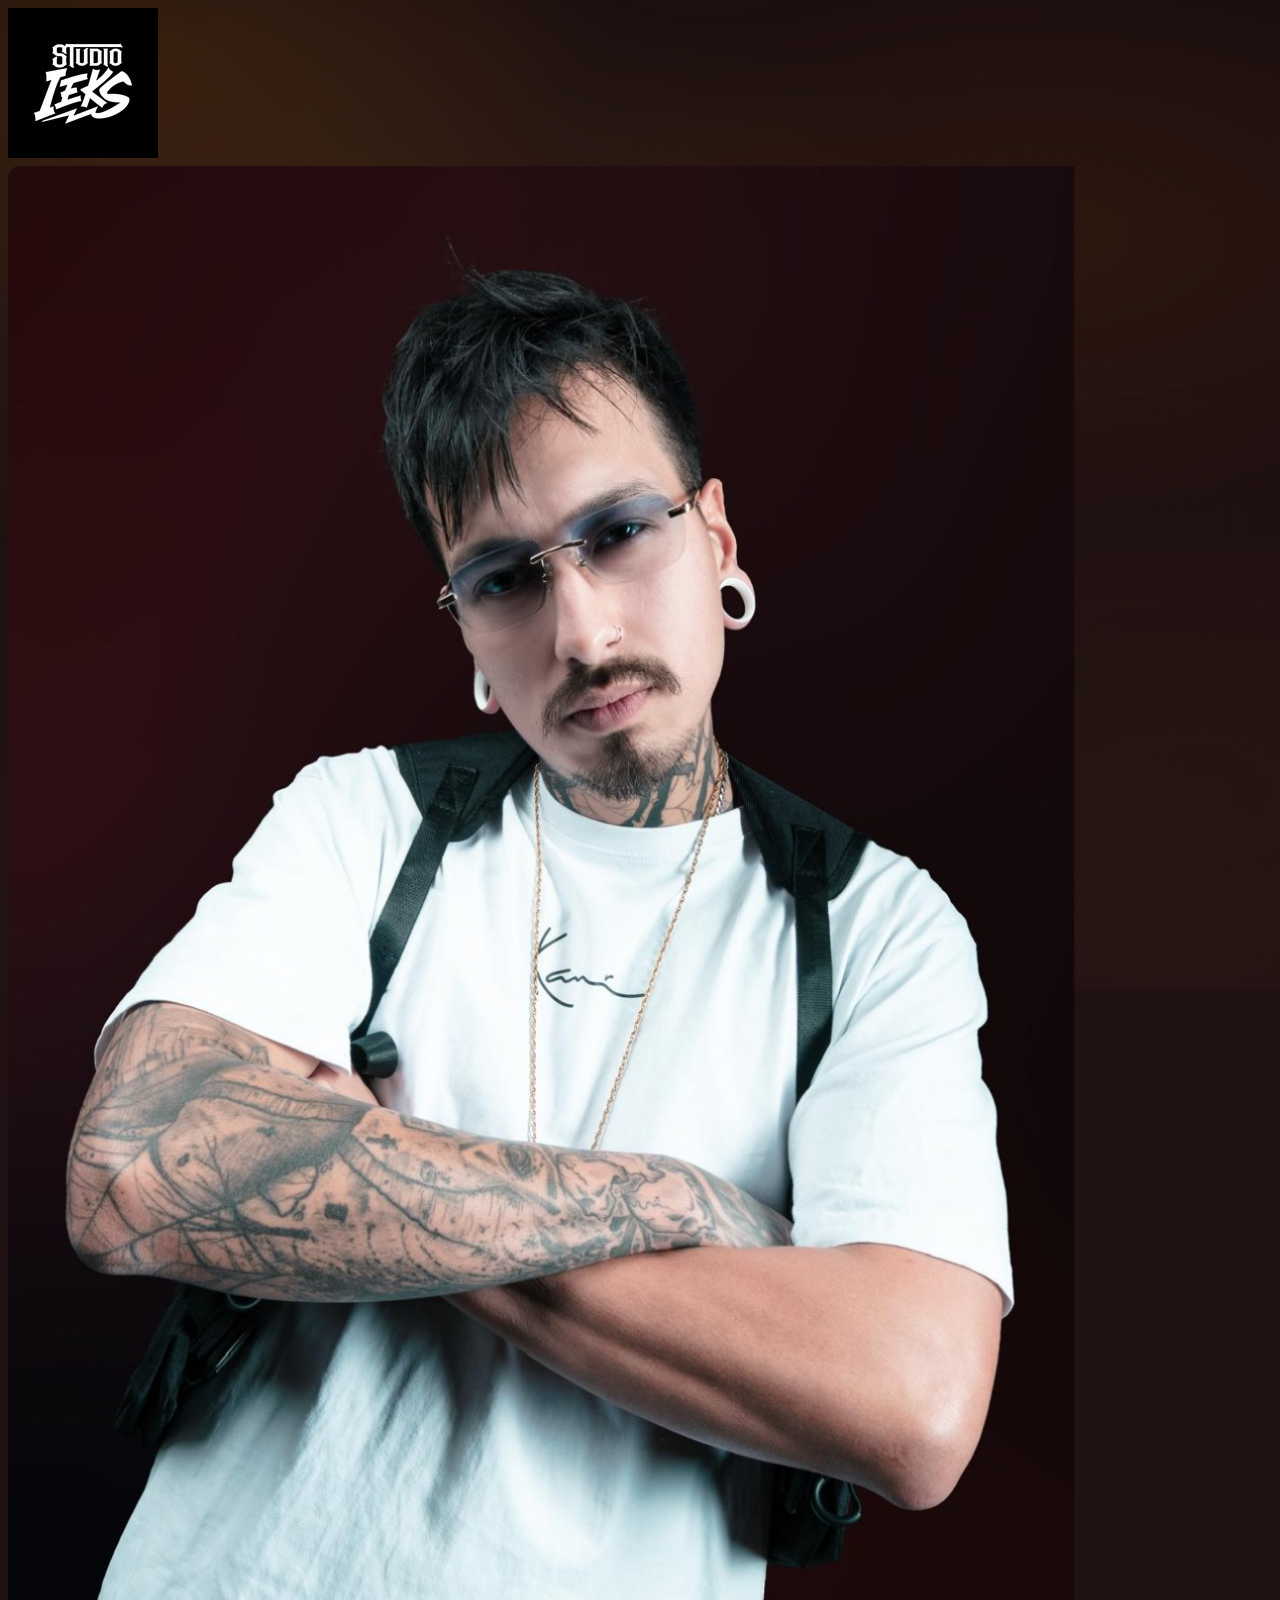
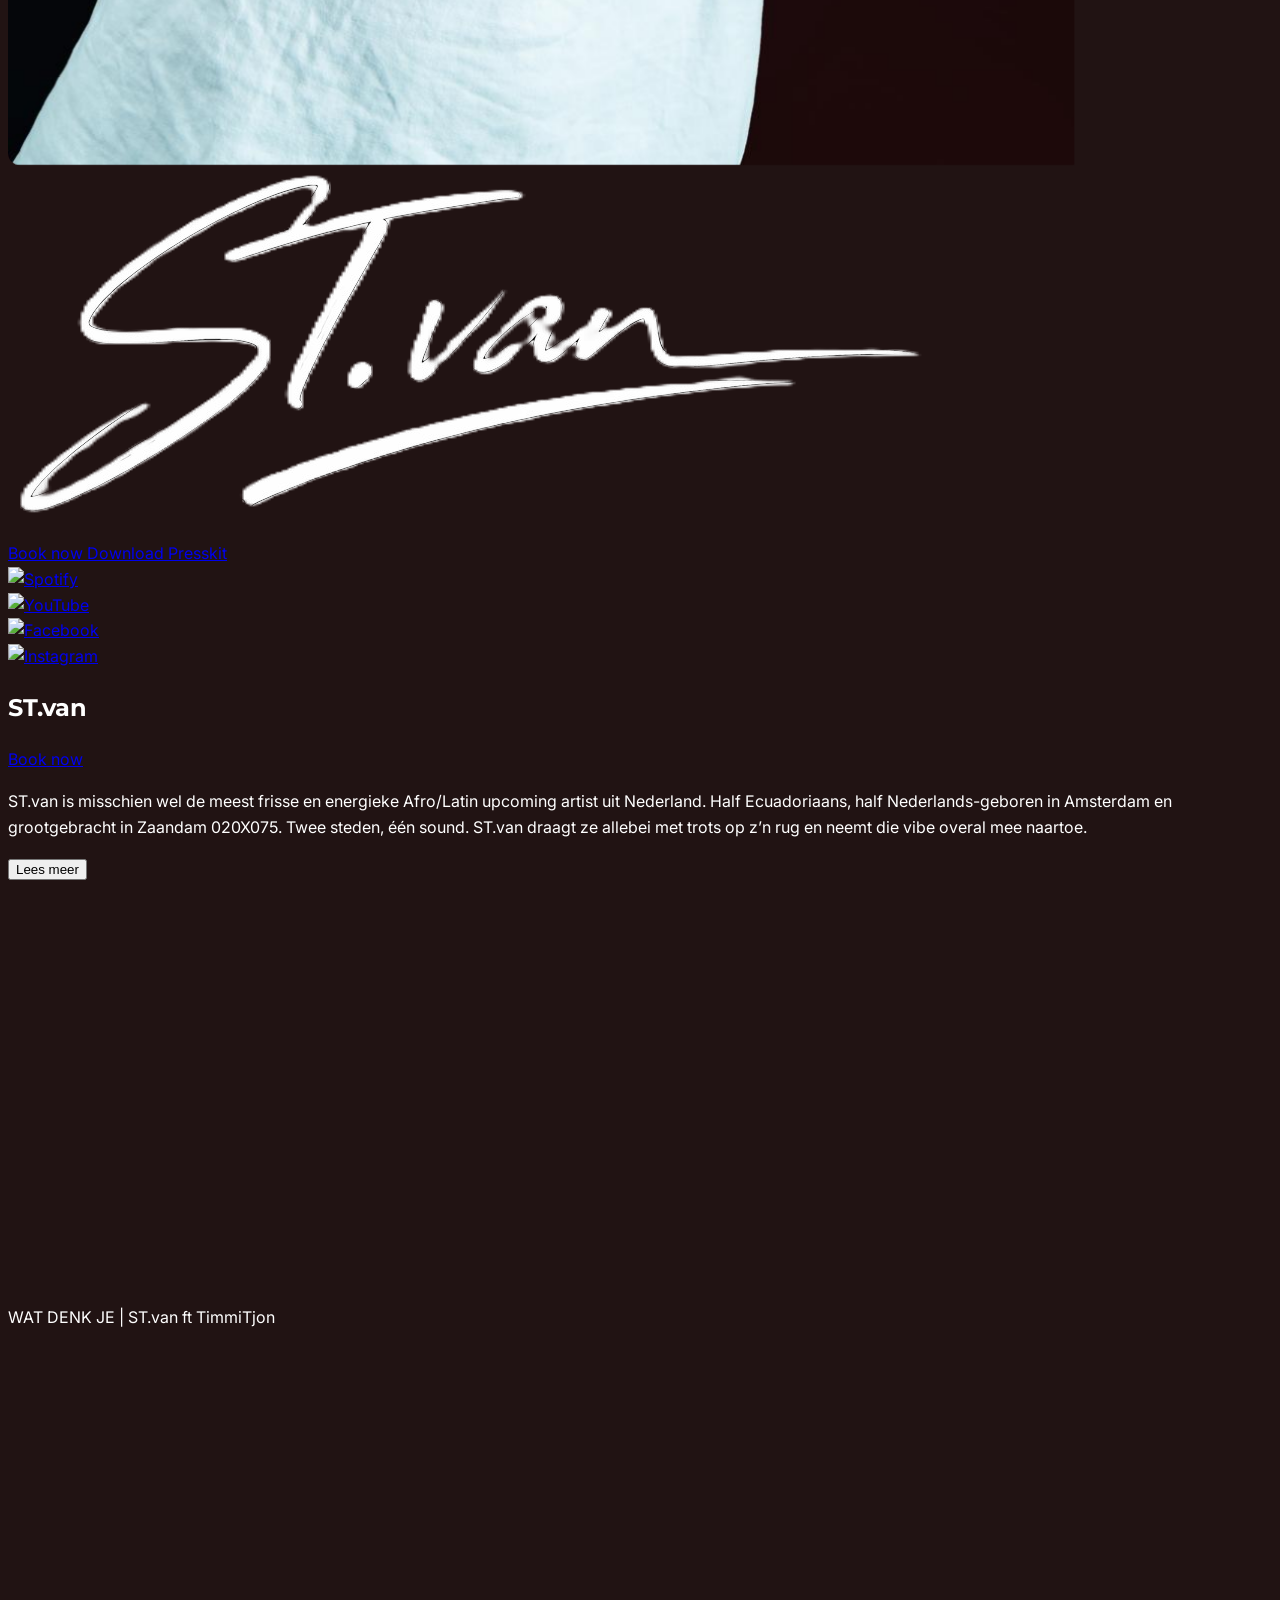
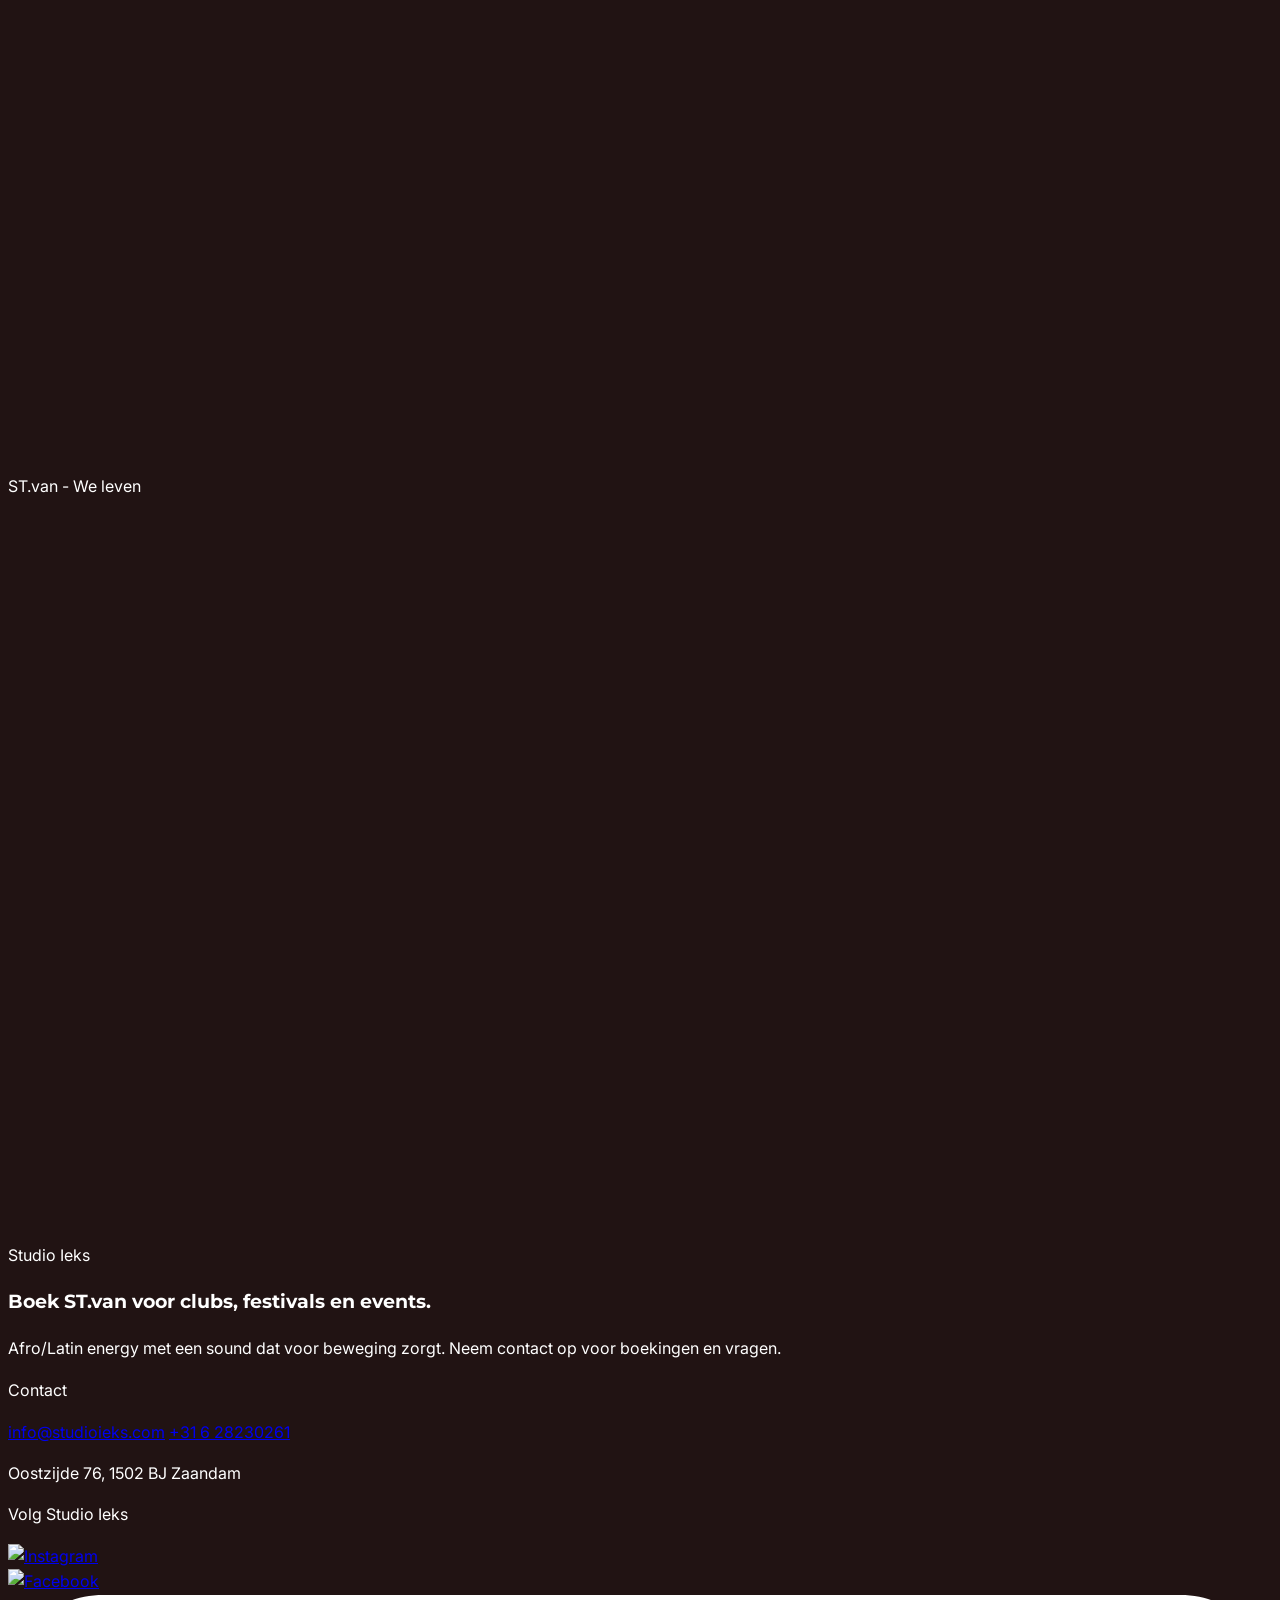
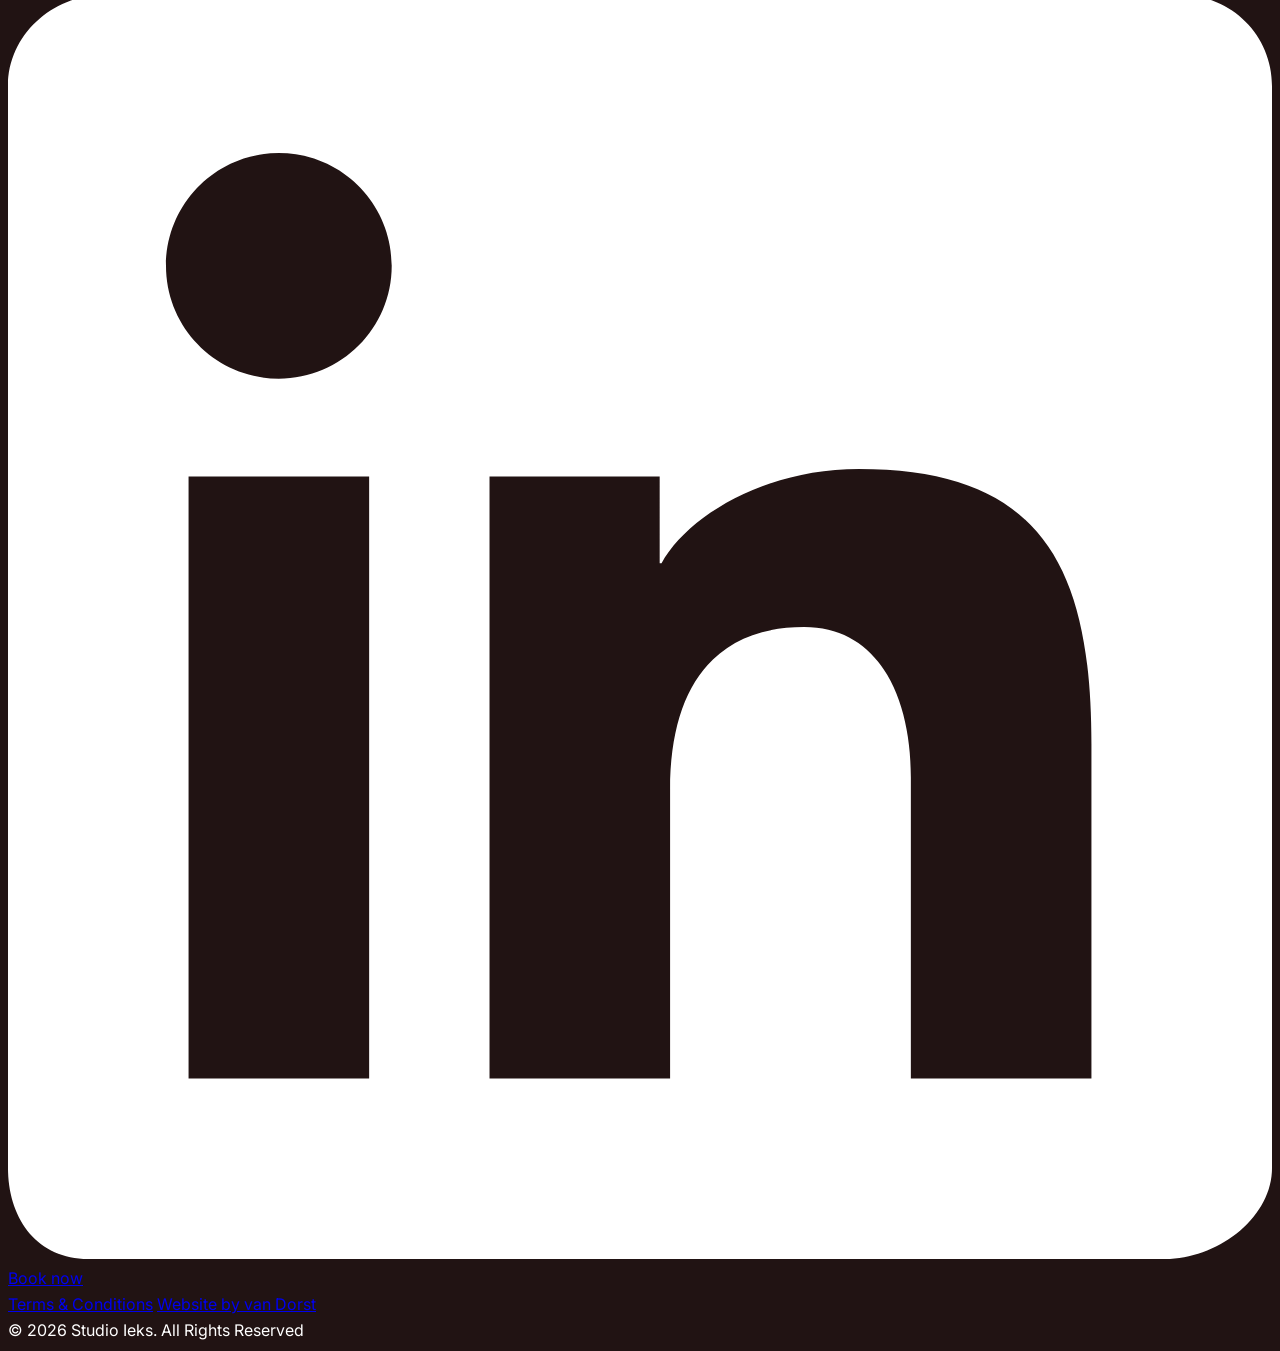
==== commit c51981bf: "Improved styling + animations" ====
--- a/src/index.html
+++ b/src/index.html
@@ -59,12 +59,12 @@
         <div class="flex flex-col items-start gap-2 reveal-item" data-reveal data-reveal-delay="120">
           <div class="w-full flex flex-wrap items-center gap-2 mt-6">
             <a href="#"
-              class="w-full lg:w-max btn btn-primary rounded-xl text-center transition-all duration-150 hover:opacity-80 reveal-item js-open-contact"
+              class="w-full lg:w-max inline-flex items-center justify-center min-h-[46px] px-6 py-3 rounded-xl text-[0.78rem] leading-none font-bold uppercase tracking-[0.14em] bg-white text-black border border-white/95 shadow-lg transition-all duration-300 ease-out hover:-translate-y-[1px] hover:shadow-2xl hover:bg-[#f8f8f8] hover:opacity-90 focus-visible:outline-none focus-visible:ring-2 focus-visible:ring-white/40 text-center reveal-item js-open-contact"
               data-reveal data-reveal-delay="180">
               Book now
             </a>
-            <a href="presskit.pdf"
-              class="w-full lg:w-max btn btn-secondary rounded-xl text-center transition-all duration-150 hover:opacity-80 reveal-item"
+            <a href="./assets/files/presskit.pdf" target="_blank" rel="noopener noreferrer"
+              class="w-full lg:w-max inline-flex items-center justify-center min-h-[46px] px-6 py-3 rounded-xl text-[0.78rem] leading-none font-bold uppercase tracking-[0.14em] bg-white/[0.02] text-white border border-white/45 shadow-lg transition-all duration-300 ease-out hover:-translate-y-[1px] hover:shadow-2xl hover:bg-white/10 hover:border-white/85 focus-visible:outline-none focus-visible:ring-2 focus-visible:ring-white/40 reveal-item"
               data-reveal data-reveal-delay="240">
               Download Presskit
             </a>
@@ -72,22 +72,22 @@
           <div class="flex items-center justify-center flex-wrap gap-2 reveal-item" data-reveal
             data-reveal-delay="300">
             <a href="https://open.spotify.com/artist/4udVTEt1fdLiDL9lQuHX2u" aria-label="Spotify" class="relative">
-              <div class="squircle-clip w-10 h-10 bg-gradient-to-br from-green-600 to-green-700 rounded-xl flex items-center justify-center shadow-lg cursor-pointer transform transition-all duration-300 ease-out hover:scale-110 hover:-translate-y-2 hover:shadow-2xl">
+              <div class="squircle-clip w-10 h-10 bg-gradient-to-br from-green-600 to-green-700 rounded-xl flex items-center justify-center shadow-lg cursor-pointer transform transition-all duration-300 ease-out hover:scale-105 hover:-translate-y-[2px] hover:shadow-2xl">
                 <img src="https://cdn.simpleicons.org/spotify/white" alt="Spotify" class="w-5 h-5" />
               </div>
             </a>
             <a href="https://www.youtube.com/@STvan94" aria-label="YouTube" class="relative">
-              <div class="squircle-clip w-10 h-10 bg-gradient-to-br from-red-600 to-red-800 rounded-xl flex items-center justify-center shadow-lg cursor-pointer transform transition-all duration-300 ease-out hover:scale-110 hover:-translate-y-2 hover:shadow-2xl">
+              <div class="squircle-clip w-10 h-10 bg-gradient-to-br from-red-600 to-red-800 rounded-xl flex items-center justify-center shadow-lg cursor-pointer transform transition-all duration-300 ease-out hover:scale-105 hover:-translate-y-[2px] hover:shadow-2xl">
                 <img src="https://cdn.simpleicons.org/youtube/white" alt="YouTube" class="w-5 h-5" />
               </div>
             </a>
             <a href="https://www.facebook.com/st.van444" aria-label="Facebook" class="relative">
-              <div class="squircle-clip w-10 h-10 bg-gradient-to-br from-blue-600 to-blue-800 rounded-xl flex items-center justify-center shadow-lg cursor-pointer transform transition-all duration-300 ease-out hover:scale-110 hover:-translate-y-2 hover:shadow-2xl">
+              <div class="squircle-clip w-10 h-10 bg-gradient-to-br from-blue-600 to-blue-800 rounded-xl flex items-center justify-center shadow-lg cursor-pointer transform transition-all duration-300 ease-out hover:scale-105 hover:-translate-y-[2px] hover:shadow-2xl">
                 <img src="https://cdn.simpleicons.org/facebook/white" alt="Facebook" class="w-5 h-5" />
               </div>
             </a>
             <a href="https://www.instagram.com/st.van444" aria-label="Instagram" class="relative">
-              <div class="squircle-clip w-10 h-10 bg-gradient-to-br from-[#405DE6] via-[#C13584] via-[#FD1D1D] to-[#FCAF45] rounded-xl flex items-center justify-center shadow-lg cursor-pointer transform transition-all duration-300 ease-out hover:scale-110 hover:-translate-y-2 hover:shadow-2xl">
+              <div class="squircle-clip w-10 h-10 bg-gradient-to-br from-[#405DE6] via-[#C13584] via-[#FD1D1D] to-[#FCAF45] rounded-xl flex items-center justify-center shadow-lg cursor-pointer transform transition-all duration-300 ease-out hover:scale-105 hover:-translate-y-[2px] hover:shadow-2xl">
                 <img src="https://cdn.simpleicons.org/instagram/white" alt="Instagram" class="w-5 h-5" />
               </div>
             </a>
@@ -101,12 +101,11 @@
         <div class="flex justify-between">
           <h1 class="text-4xl font-semibold tracking-wide mb-6 reveal-item" data-reveal data-reveal-delay="80">
             ST.van</h1>
-          <a href="#" class="hidden md:block btn btn-primary hover:opacity-80 reveal-item js-open-contact" data-reveal
+          <a href="#"
+            class="hidden md:inline-flex h-max items-center justify-center min-h-[46px] px-6 py-3 rounded-xl text-[0.78rem] leading-none font-bold uppercase tracking-[0.14em] bg-white text-black border border-white/95 shadow-lg transition-all duration-300 ease-out hover:-translate-y-[1px] hover:shadow-2xl hover:bg-[#f8f8f8] hover:opacity-90 focus-visible:outline-none focus-visible:ring-2 focus-visible:ring-white/40 reveal-item js-open-contact"
+            data-reveal
             data-reveal-delay="140">
-            <div
-              class="py-3 px-8 uppercase text-sm tracking-wider bg-white text-black font-semibold rounded-xl transition-all duration-300 hover:px-10">
-              Book now
-            </div>
+            Book now
           </a>
         </div>
         <p id="bioExcerpt" class="text-sm tracking-wide reveal-item" data-reveal data-reveal-delay="180">
@@ -199,17 +198,17 @@
         <p class="uppercase text-[11px] tracking-[0.2em] text-white/55 font-semibold mb-3">Volg Studio Ieks</p>
         <div class="flex items-center gap-3 mb-4">
           <a href="https://www.instagram.com/studioieks/" target="_blank" aria-label="Instagram" class="relative">
-            <div class="squircle-clip w-9 h-9 bg-gradient-to-br from-[#405DE6] via-[#C13584] via-[#FD1D1D] to-[#FCAF45] rounded-xl flex items-center justify-center shadow-lg cursor-pointer transform transition-all duration-300 ease-out hover:scale-110 hover:-translate-y-2 hover:shadow-2xl">
+            <div class="squircle-clip w-9 h-9 bg-gradient-to-br from-[#405DE6] via-[#C13584] via-[#FD1D1D] to-[#FCAF45] rounded-xl flex items-center justify-center shadow-lg cursor-pointer transform transition-all duration-300 ease-out hover:scale-105 hover:-translate-y-[2px] hover:shadow-2xl">
               <img src="https://cdn.simpleicons.org/instagram/white" alt="Instagram" class="h-4 h-4" />
             </div>
           </a>
           <a href="https://www.facebook.com/studioieks/" target="_blank" aria-label="Facebook" class="relative">
-            <div class="squircle-clip w-9 h-9 bg-gradient-to-br from-blue-600 to-blue-800 rounded-xl flex items-center justify-center shadow-lg cursor-pointer transform transition-all duration-300 ease-out hover:scale-110 hover:-translate-y-2 hover:shadow-2xl">
+            <div class="squircle-clip w-9 h-9 bg-gradient-to-br from-blue-600 to-blue-800 rounded-xl flex items-center justify-center shadow-lg cursor-pointer transform transition-all duration-300 ease-out hover:scale-105 hover:-translate-y-[2px] hover:shadow-2xl">
               <img src="https://cdn.simpleicons.org/facebook/white" alt="Facebook" class="h-4 h-4" />
             </div>
           </a>
           <a href="https://www.linkedin.com/company/studioieks" target="_blank" aria-label="LinkedIn" class="relative">
-            <div class="squircle-clip w-9 h-9 bg-gradient-to-br from-blue-500 to-blue-700 rounded-xl flex items-center justify-center shadow-lg cursor-pointer transform transition-all duration-300 ease-out hover:scale-110 hover:-translate-y-2 hover:shadow-2xl">
+            <div class="squircle-clip w-9 h-9 bg-gradient-to-br from-blue-500 to-blue-700 rounded-xl flex items-center justify-center shadow-lg cursor-pointer transform transition-all duration-300 ease-out hover:scale-105 hover:-translate-y-[2px] hover:shadow-2xl">
               <svg class="h-4 h-4" xmlns="http://www.w3.org/2000/svg" shape-rendering="geometricPrecision"
                 text-rendering="geometricPrecision" image-rendering="optimizeQuality" fill-rule="evenodd"
                 clip-rule="evenodd" viewBox="0 0 512 512">
@@ -220,7 +219,7 @@
           </a>
         </div>
         <a href="#"
-          class="js-open-contact inline-flex items-center justify-center px-8 py-3 text-xs uppercase tracking-[0.16em] font-semibold border border-white/30 rounded-xl hover:border-white/60 transition-colors">
+          class="js-open-contact inline-flex items-center justify-center min-h-[46px] px-6 py-3 rounded-xl text-[0.78rem] leading-none font-bold uppercase tracking-[0.14em] bg-white/[0.02] text-white border border-white/45 shadow-lg transition-all duration-300 ease-out hover:-translate-y-[1px] hover:shadow-2xl hover:bg-white/10 hover:border-white/85 focus-visible:outline-none focus-visible:ring-2 focus-visible:ring-white/40">
           Book now
         </a>
       </div>
@@ -232,8 +231,8 @@
       <div class="flex justify-between md:gap-3">
         <a href="https://cdn.prod.website-files.com/67615e8f41f98e91d0261d31" class="footer-link" target="_blank">Terms
           &amp; Conditions</a>
-        <a href="https://www.mauricevandorst.com/" class="footer-link order-1" target="_blank">Website by <span
-            class="inline-flex text-white/80">van Dorst</span></a>
+        <a href="https://www.mauricevandorst.com/" class="group order-1" target="_blank">Website by <span
+            class="inline-flex footer-link text-white/80 group-hover:text-white">van Dorst</span></a>
       </div>
       <span class="text-center md:text-start">© <span id="currentYear"></span> Studio Ieks. All Rights Reserved</span>
     </div>
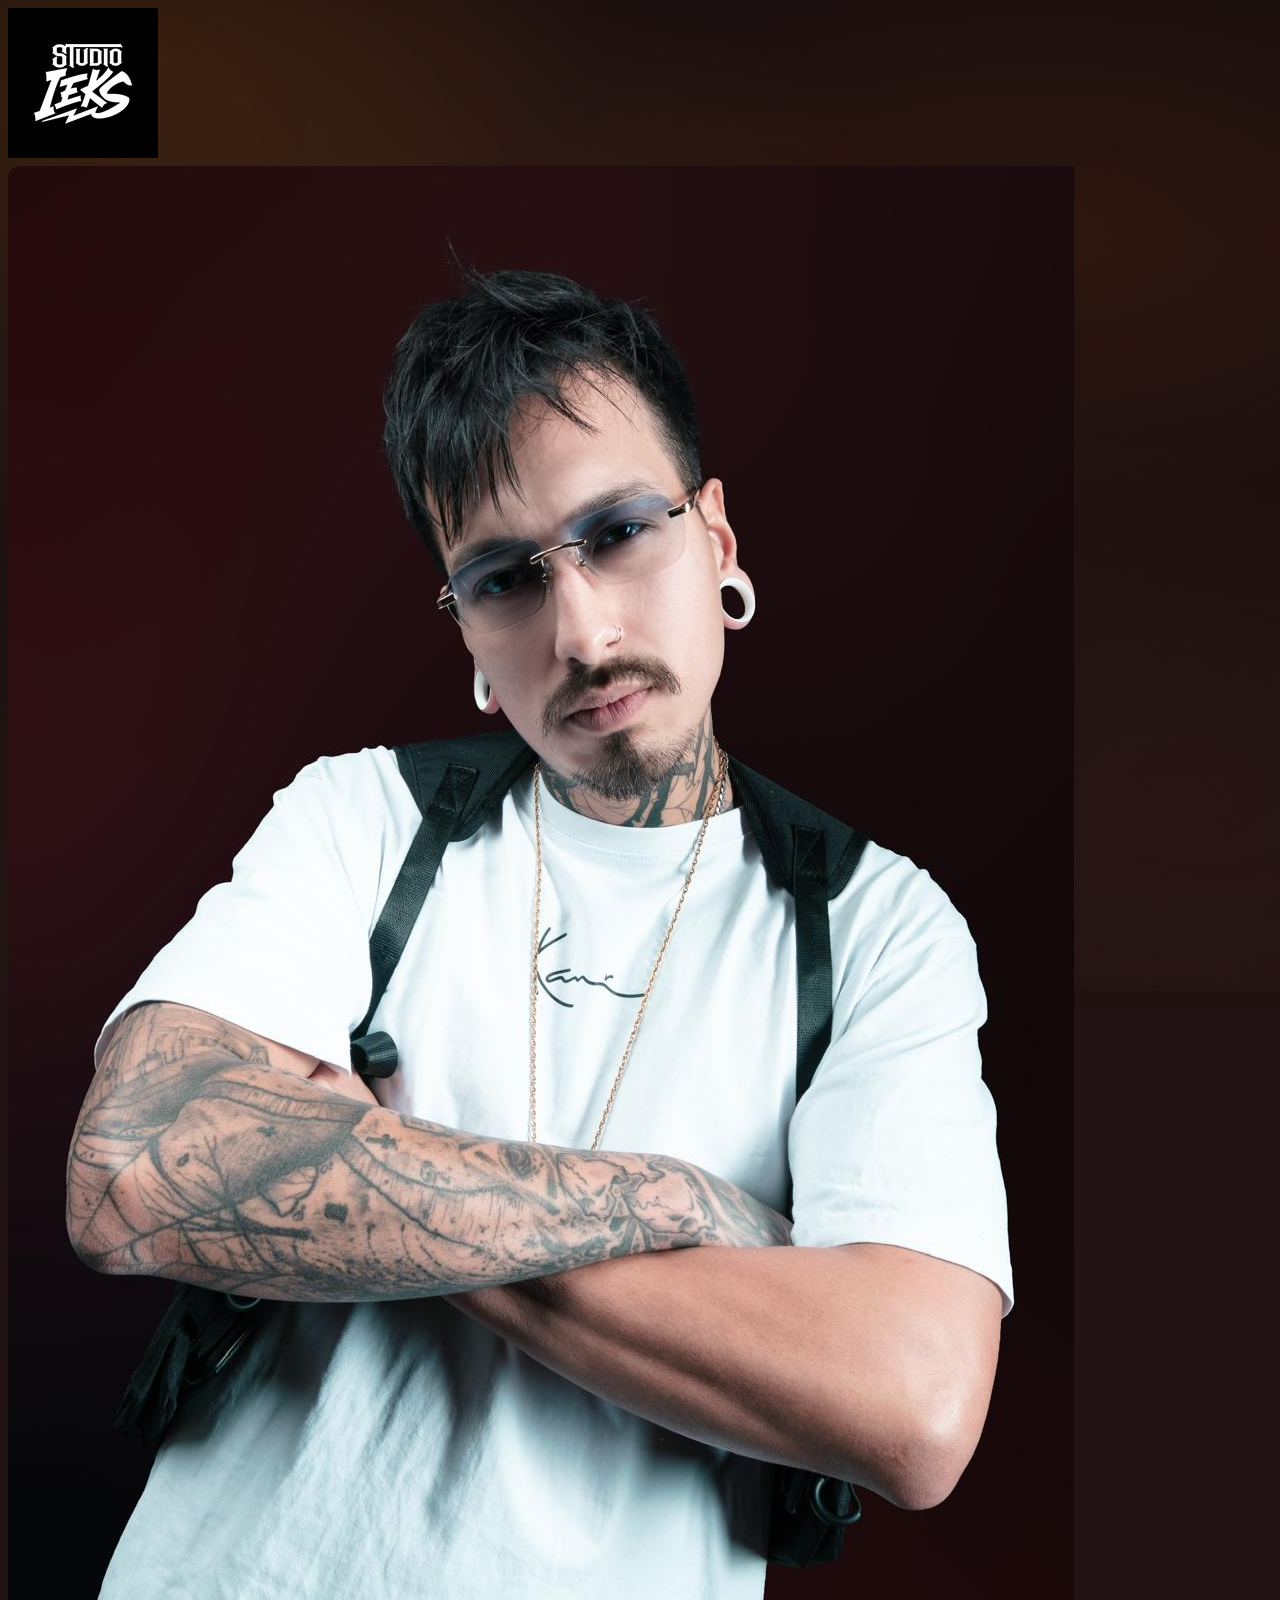
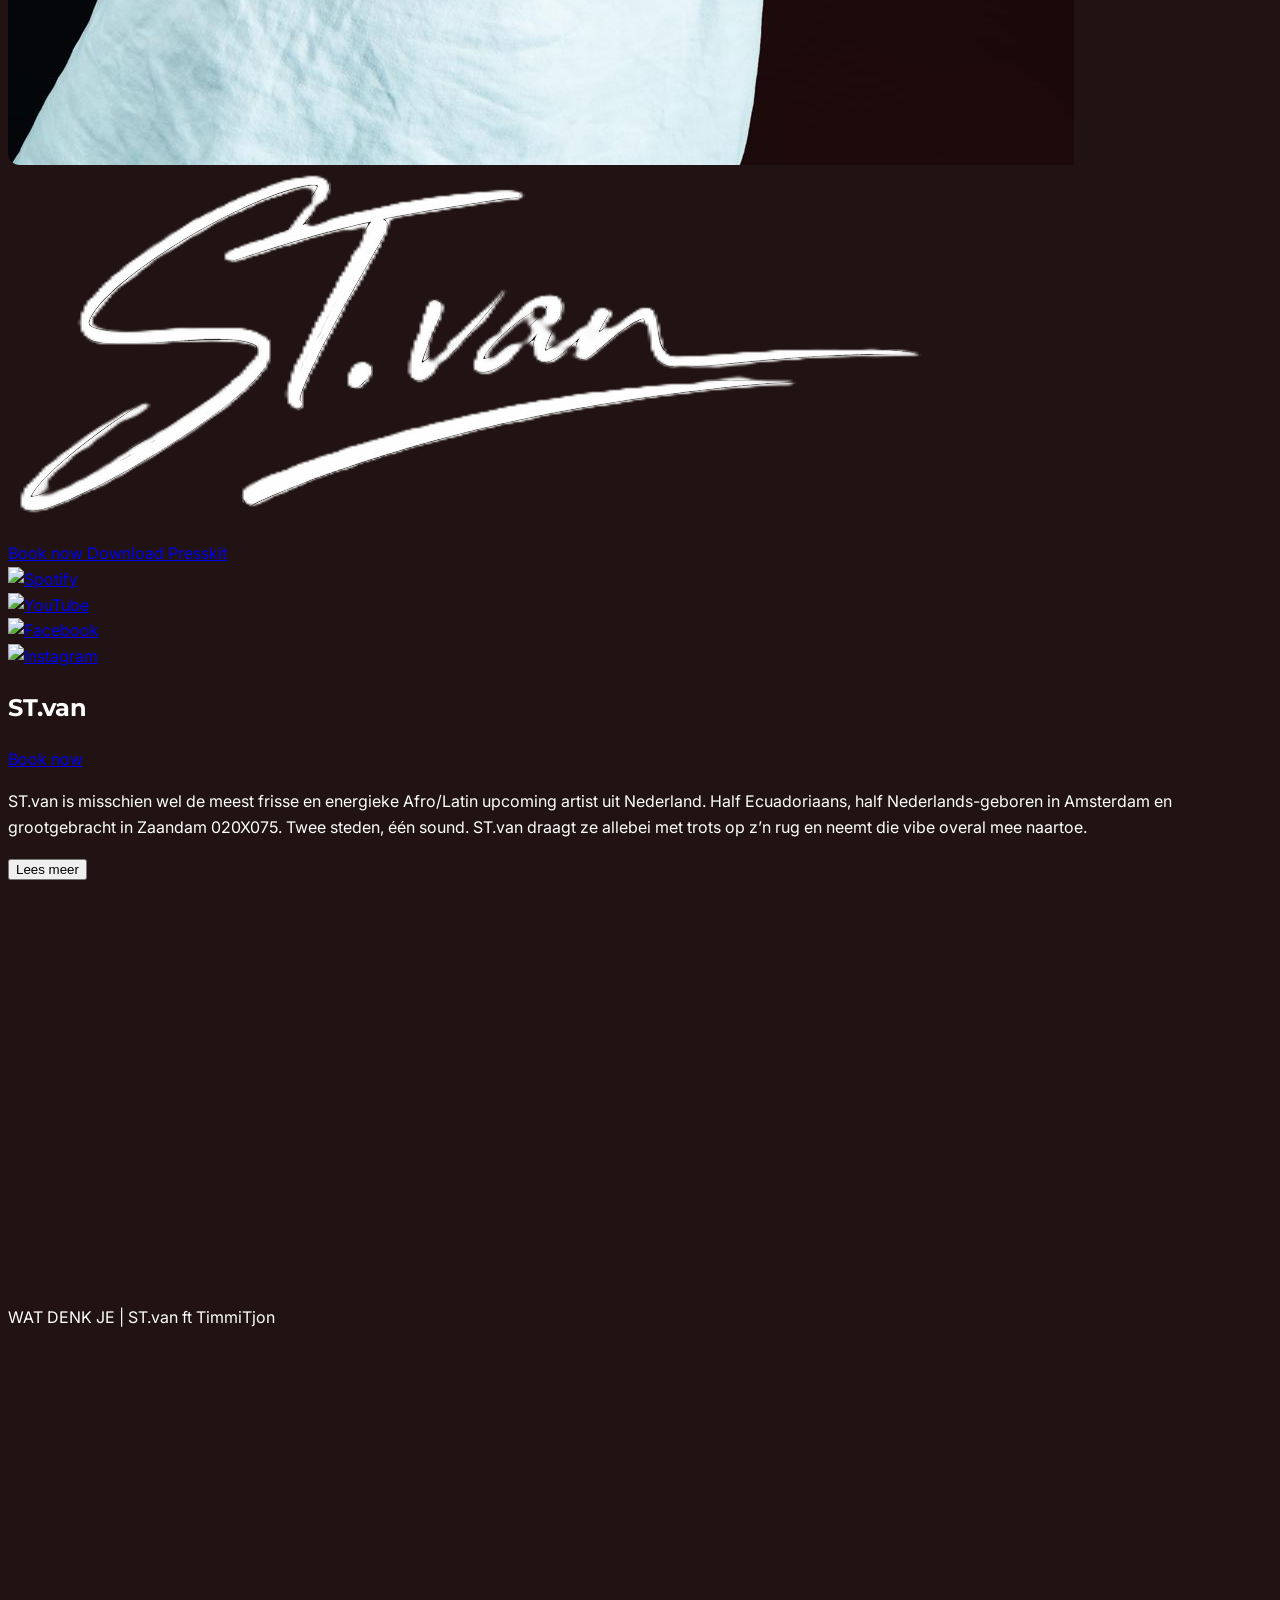
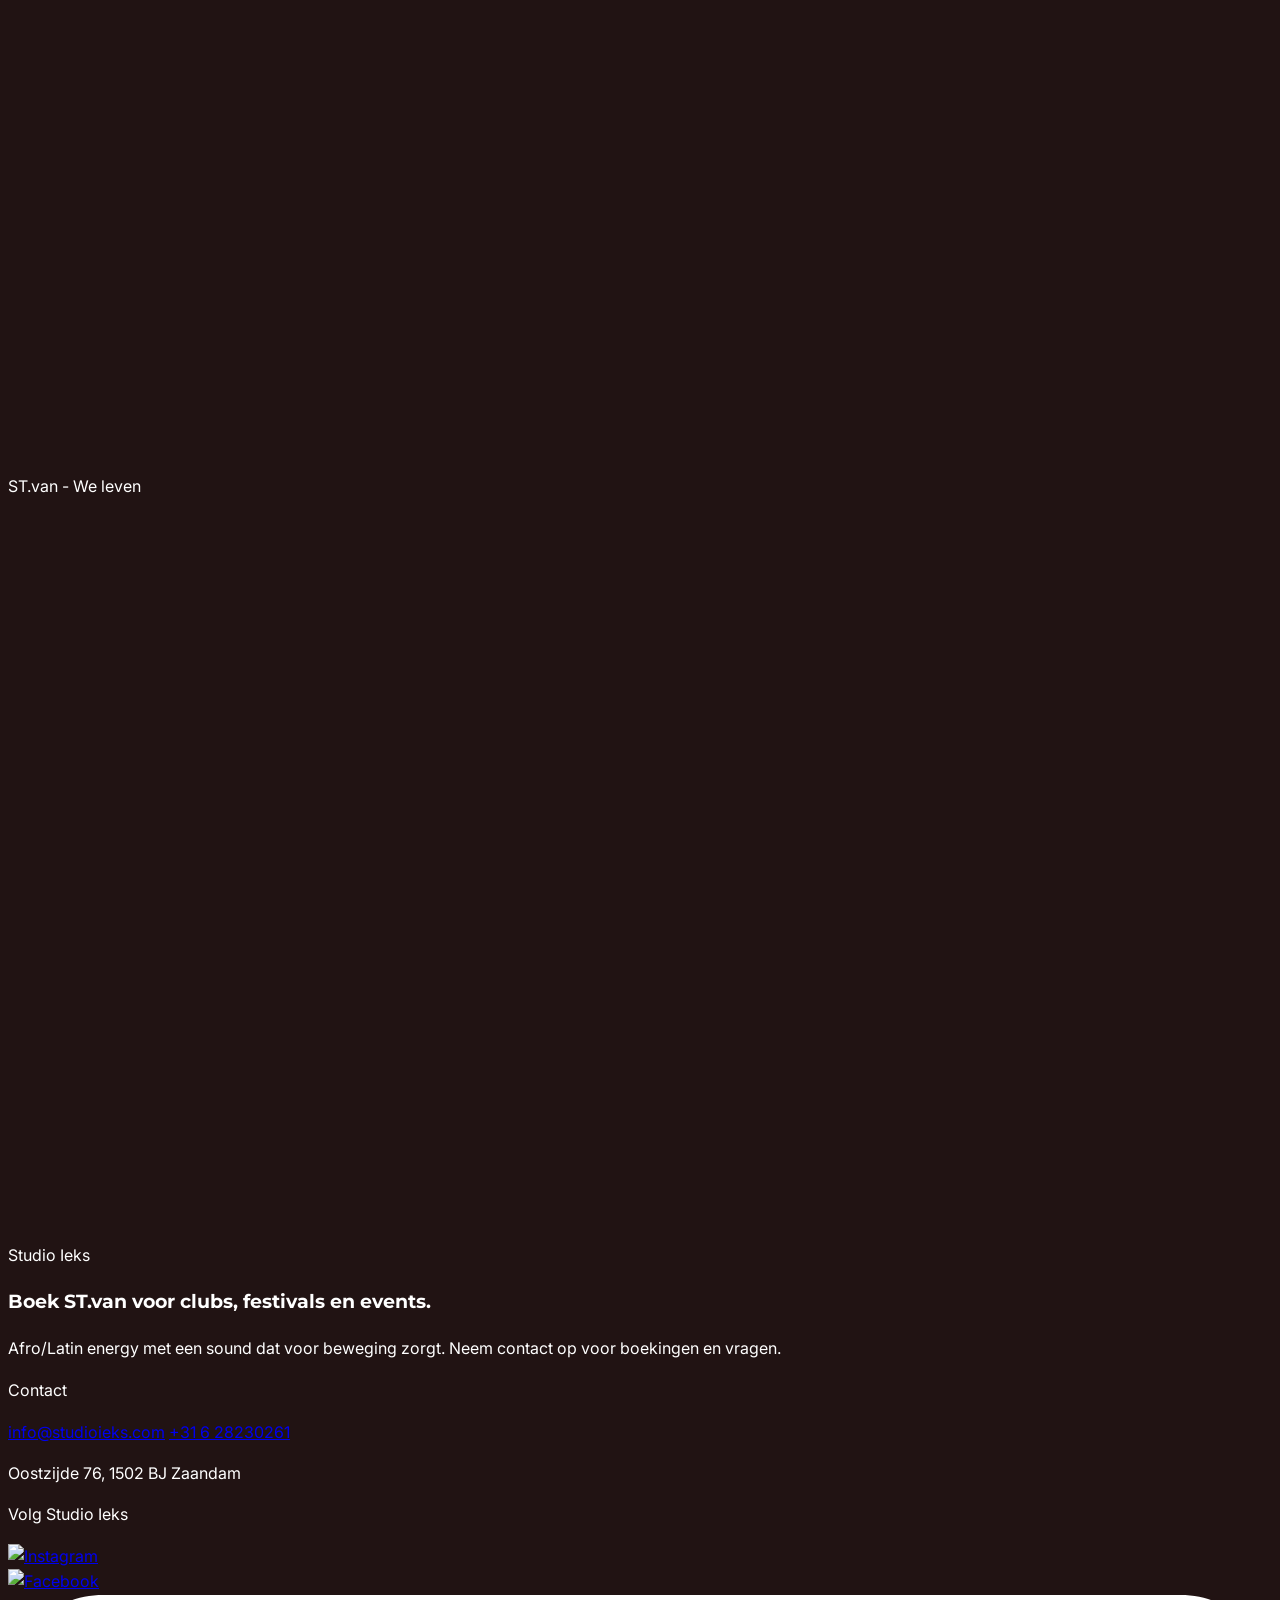
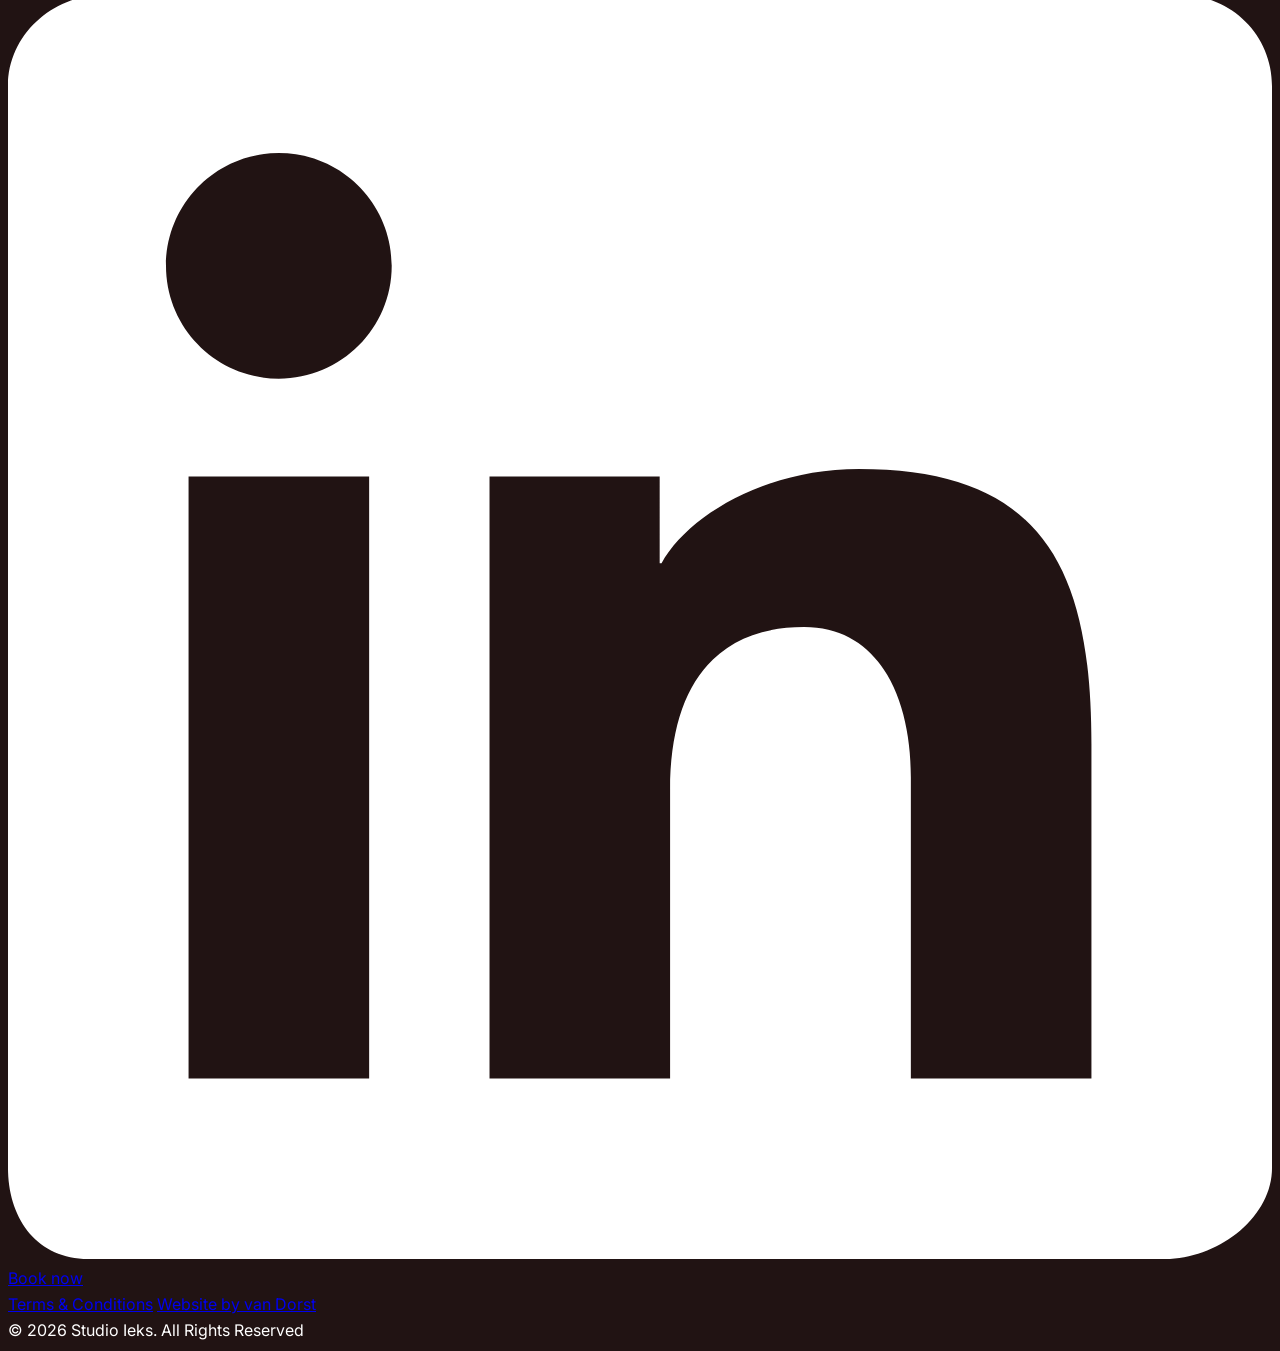
==== commit a16c92c2: "Update contact form to use Web3Forms API and improve animation timing" ====
--- a/src/index.html
+++ b/src/index.html
@@ -254,7 +254,8 @@
         </button>
       </div>
 
-      <form id="contactForm" class="space-y-3">
+      <form id="contactForm" class="space-y-3" action="https://api.web3forms.com/submit" method="POST">
+        <input type="hidden" name="access_key" value="1a903d24-898e-48f9-90ba-e28e825da690" />
         <div>
           <label for="contactName" class="block text-sm mb-1">Naam</label>
           <input id="contactName" name="name" class="contact-input" type="text" placeholder="" required />
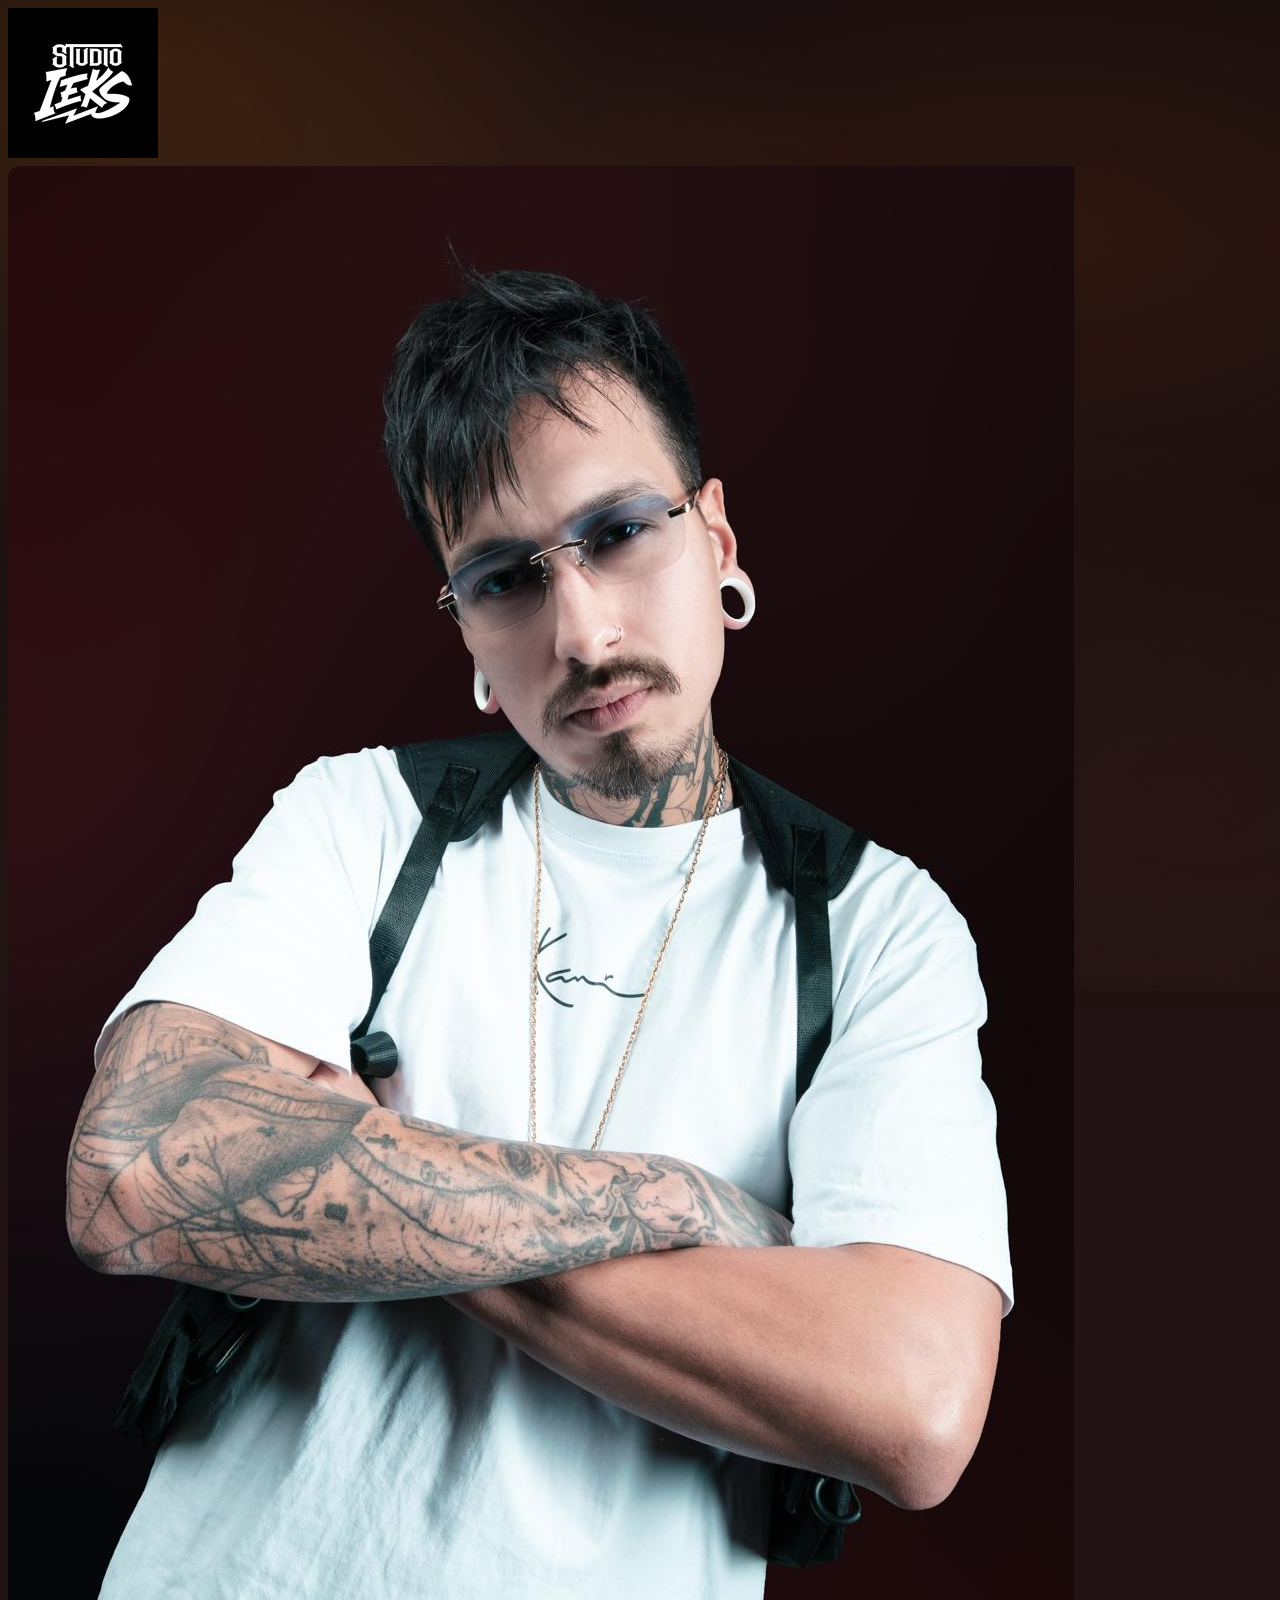
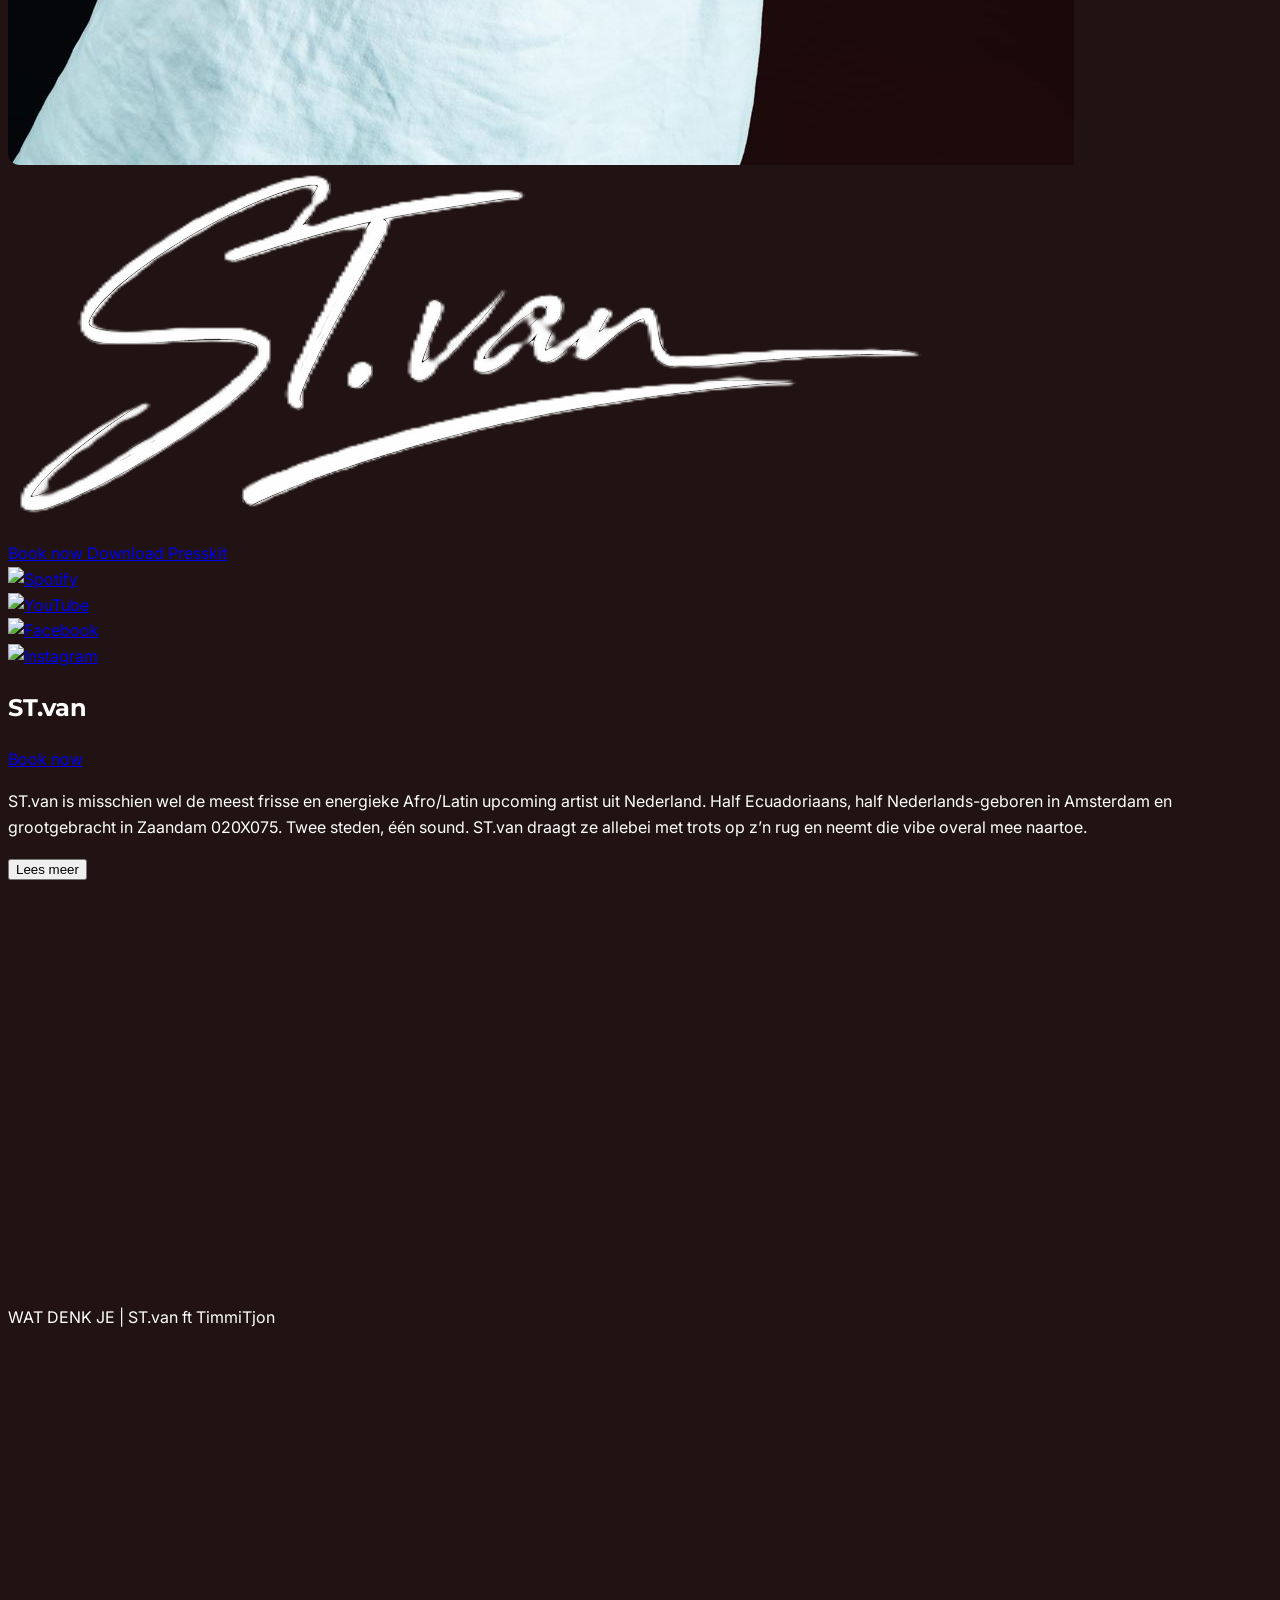
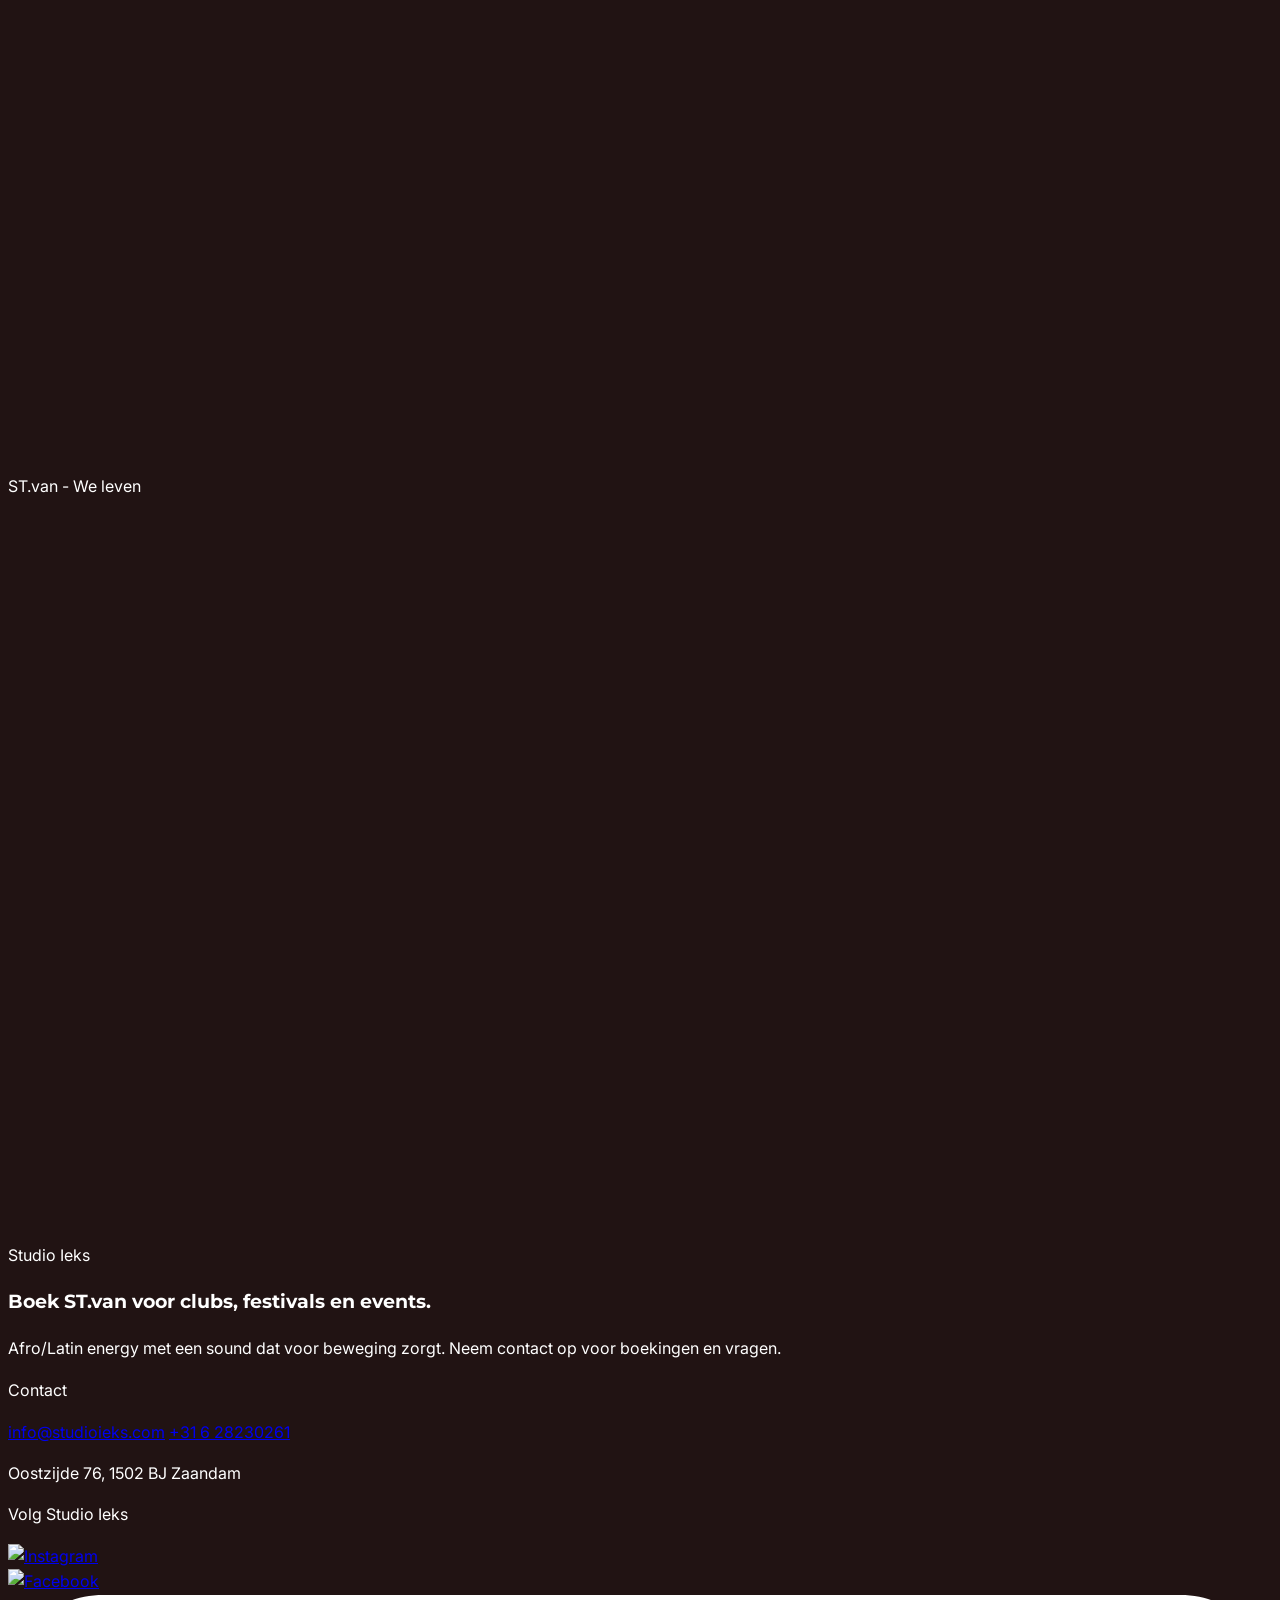
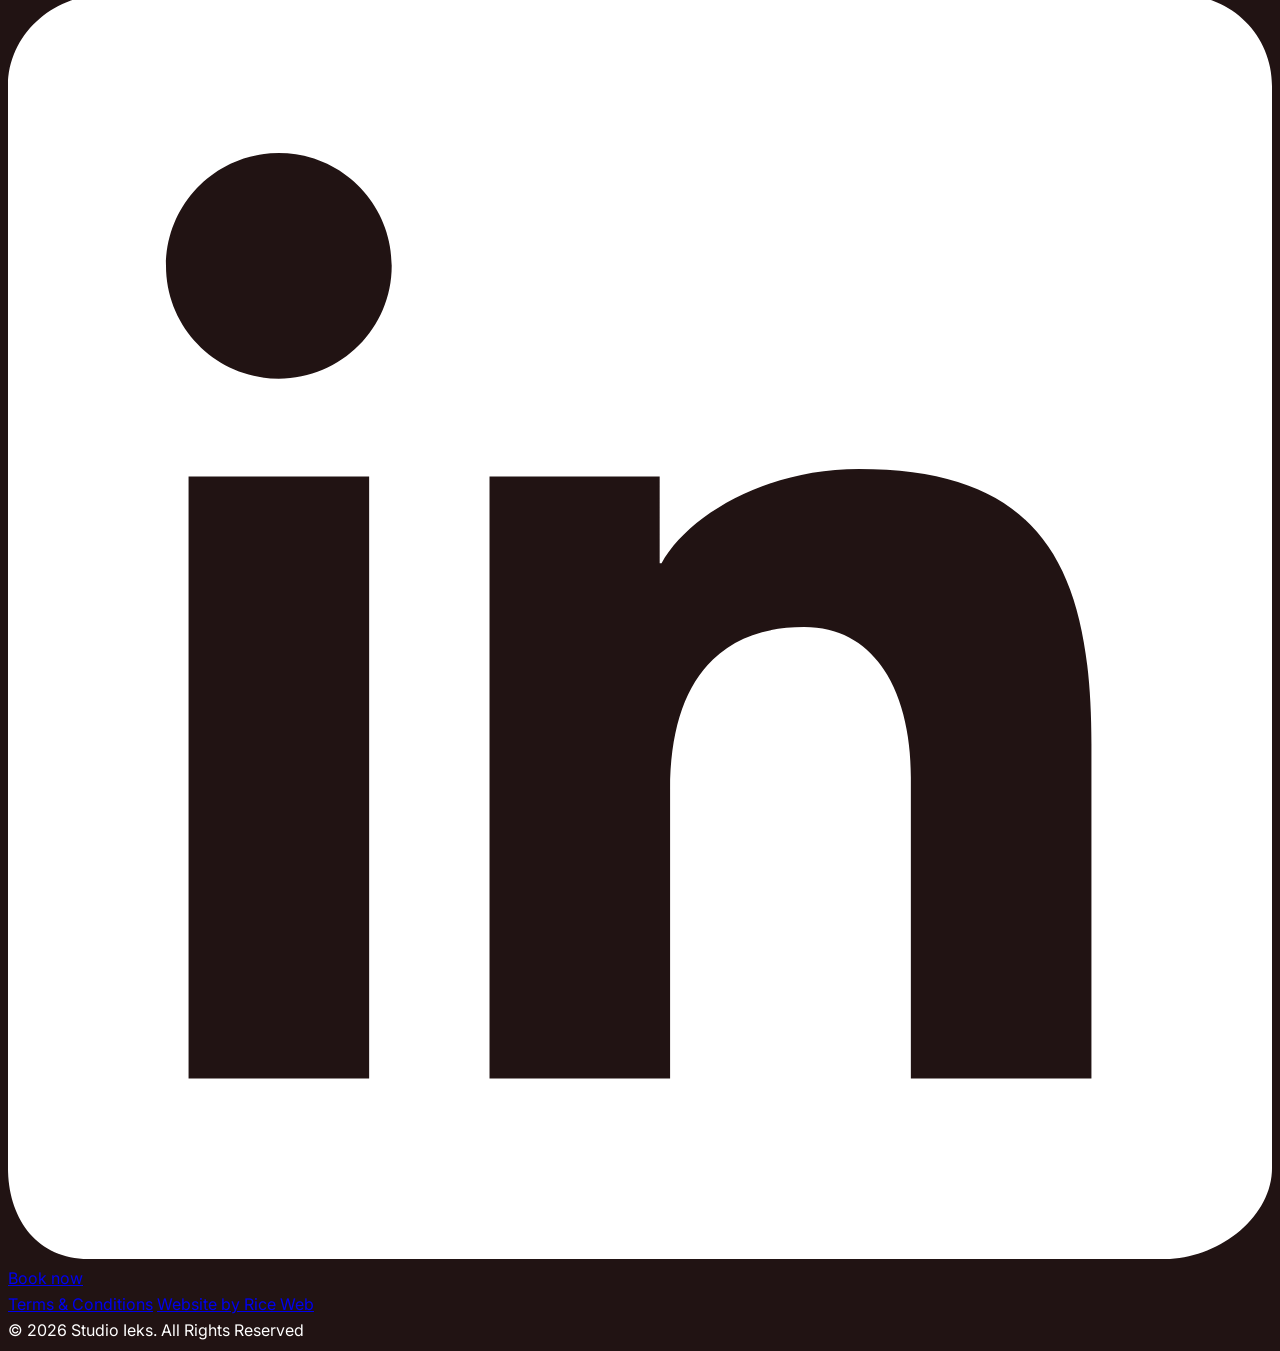
==== commit 5048b7a2: "Modified footer credit" ====
--- a/src/index.html
+++ b/src/index.html
@@ -231,8 +231,8 @@
       <div class="flex justify-between md:gap-3">
         <a href="https://cdn.prod.website-files.com/67615e8f41f98e91d0261d31" class="footer-link" target="_blank">Terms
           &amp; Conditions</a>
-        <a href="https://www.mauricevandorst.com/" class="group order-1" target="_blank">Website by <span
-            class="inline-flex footer-link text-white/80 group-hover:text-white">van Dorst</span></a>
+        <a href="https://www.riceweb.nl/" class="group order-1" target="_blank">Website by <span
+            class="inline-flex footer-link text-white/80 group-hover:text-white">Rice Web</span></a>
       </div>
       <span class="text-center md:text-start">© <span id="currentYear"></span> Studio Ieks. All Rights Reserved</span>
     </div>
